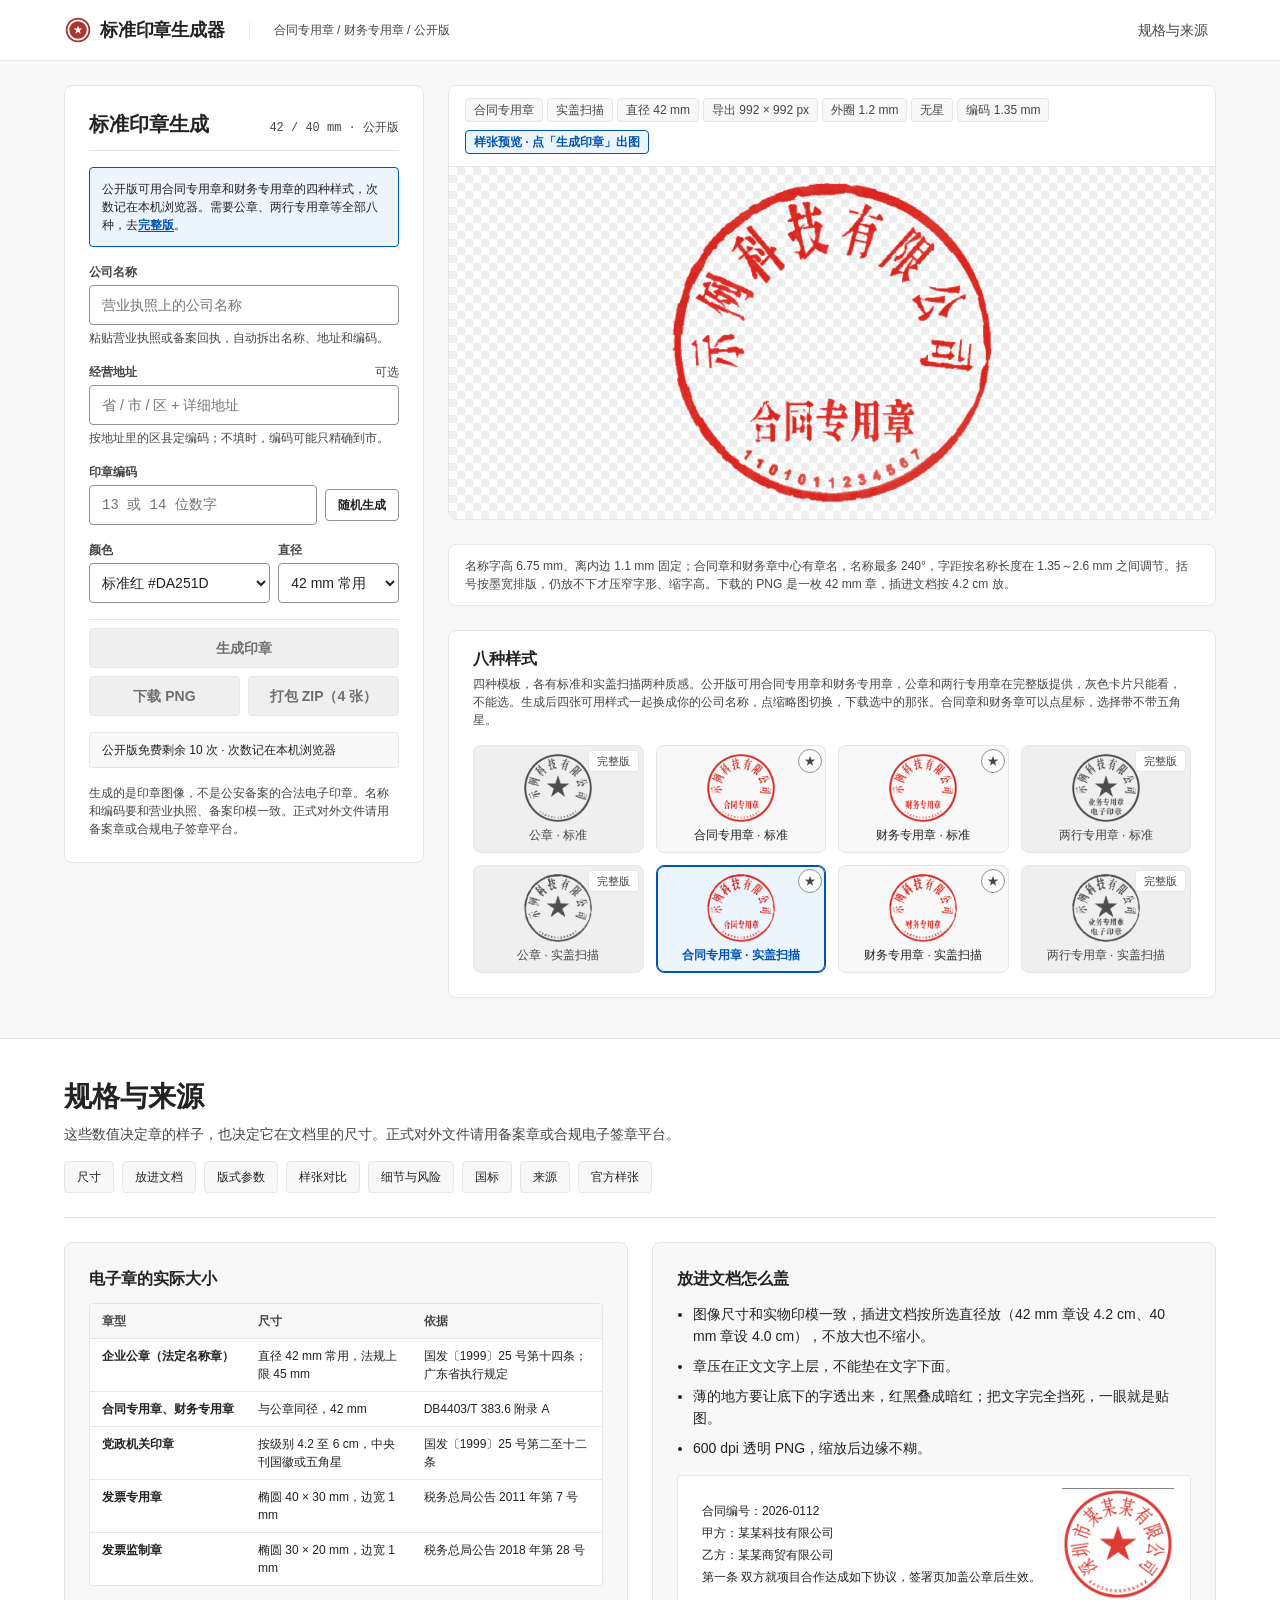
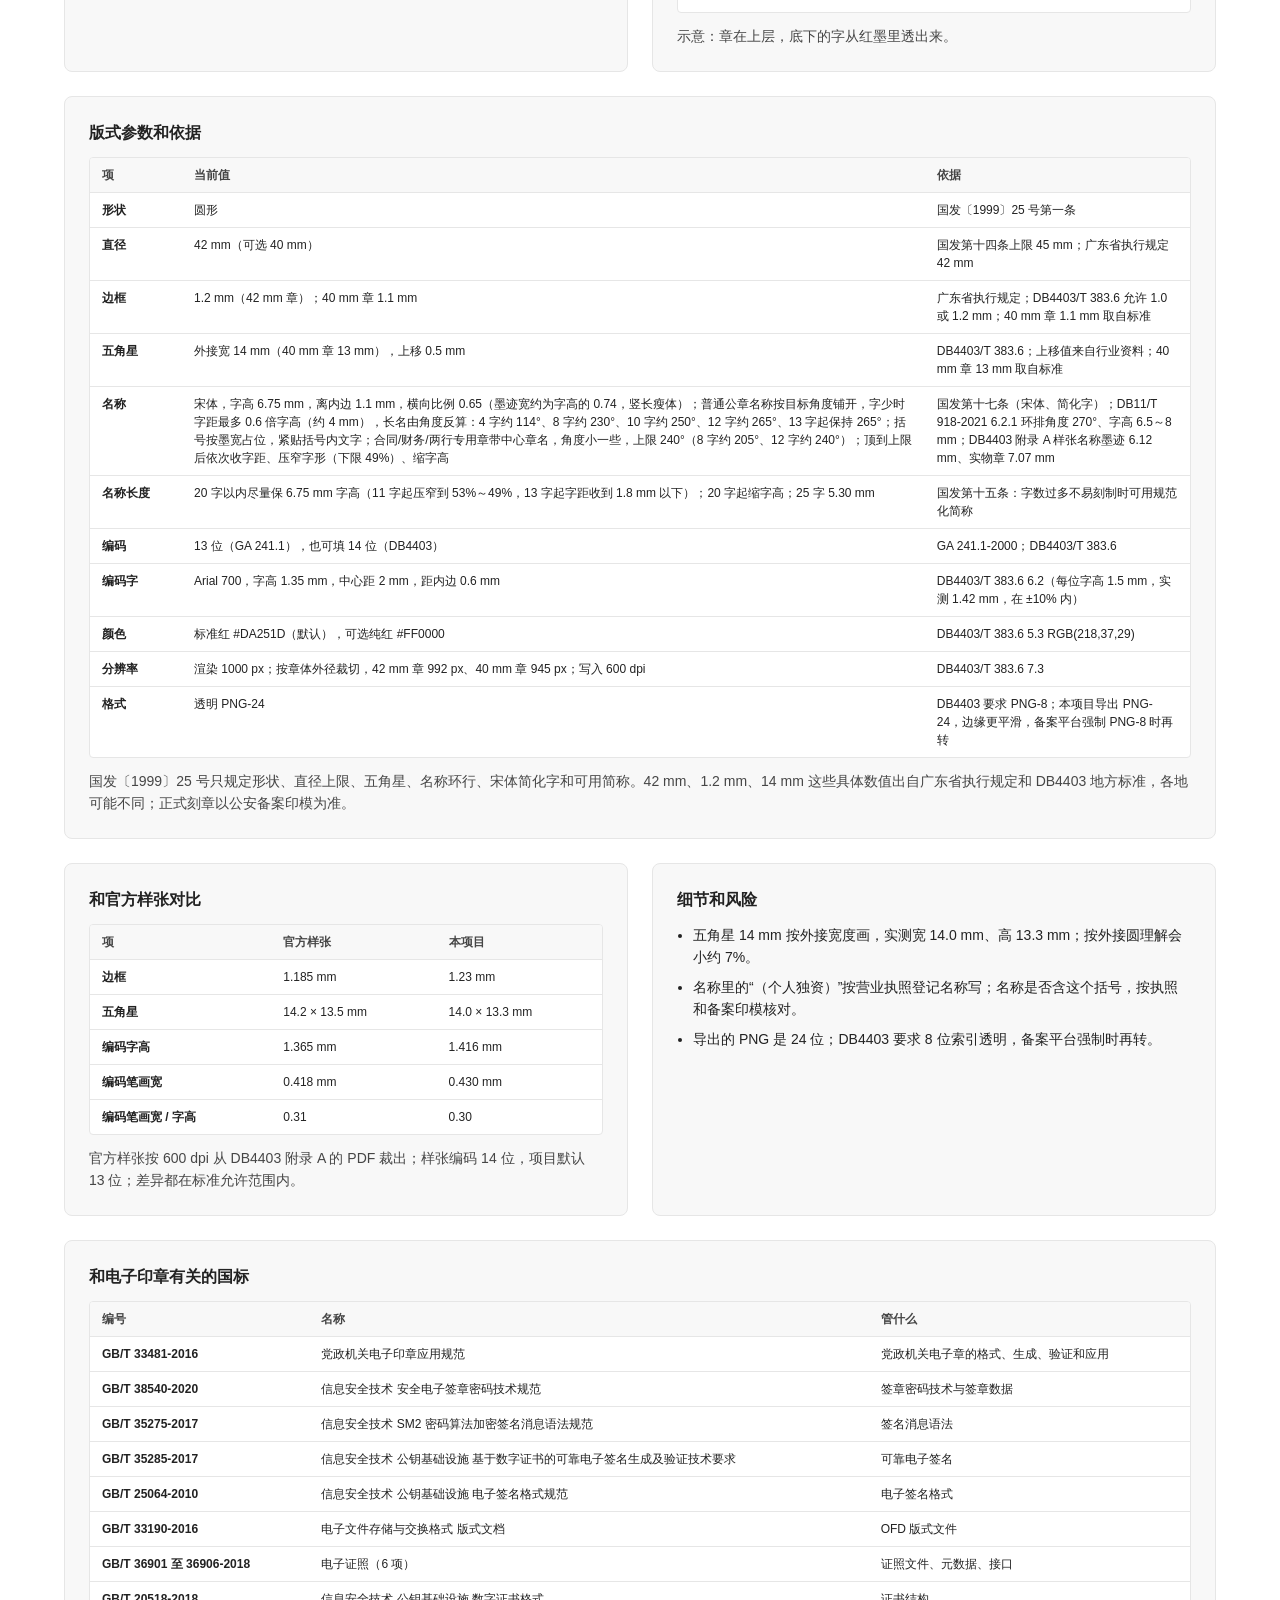
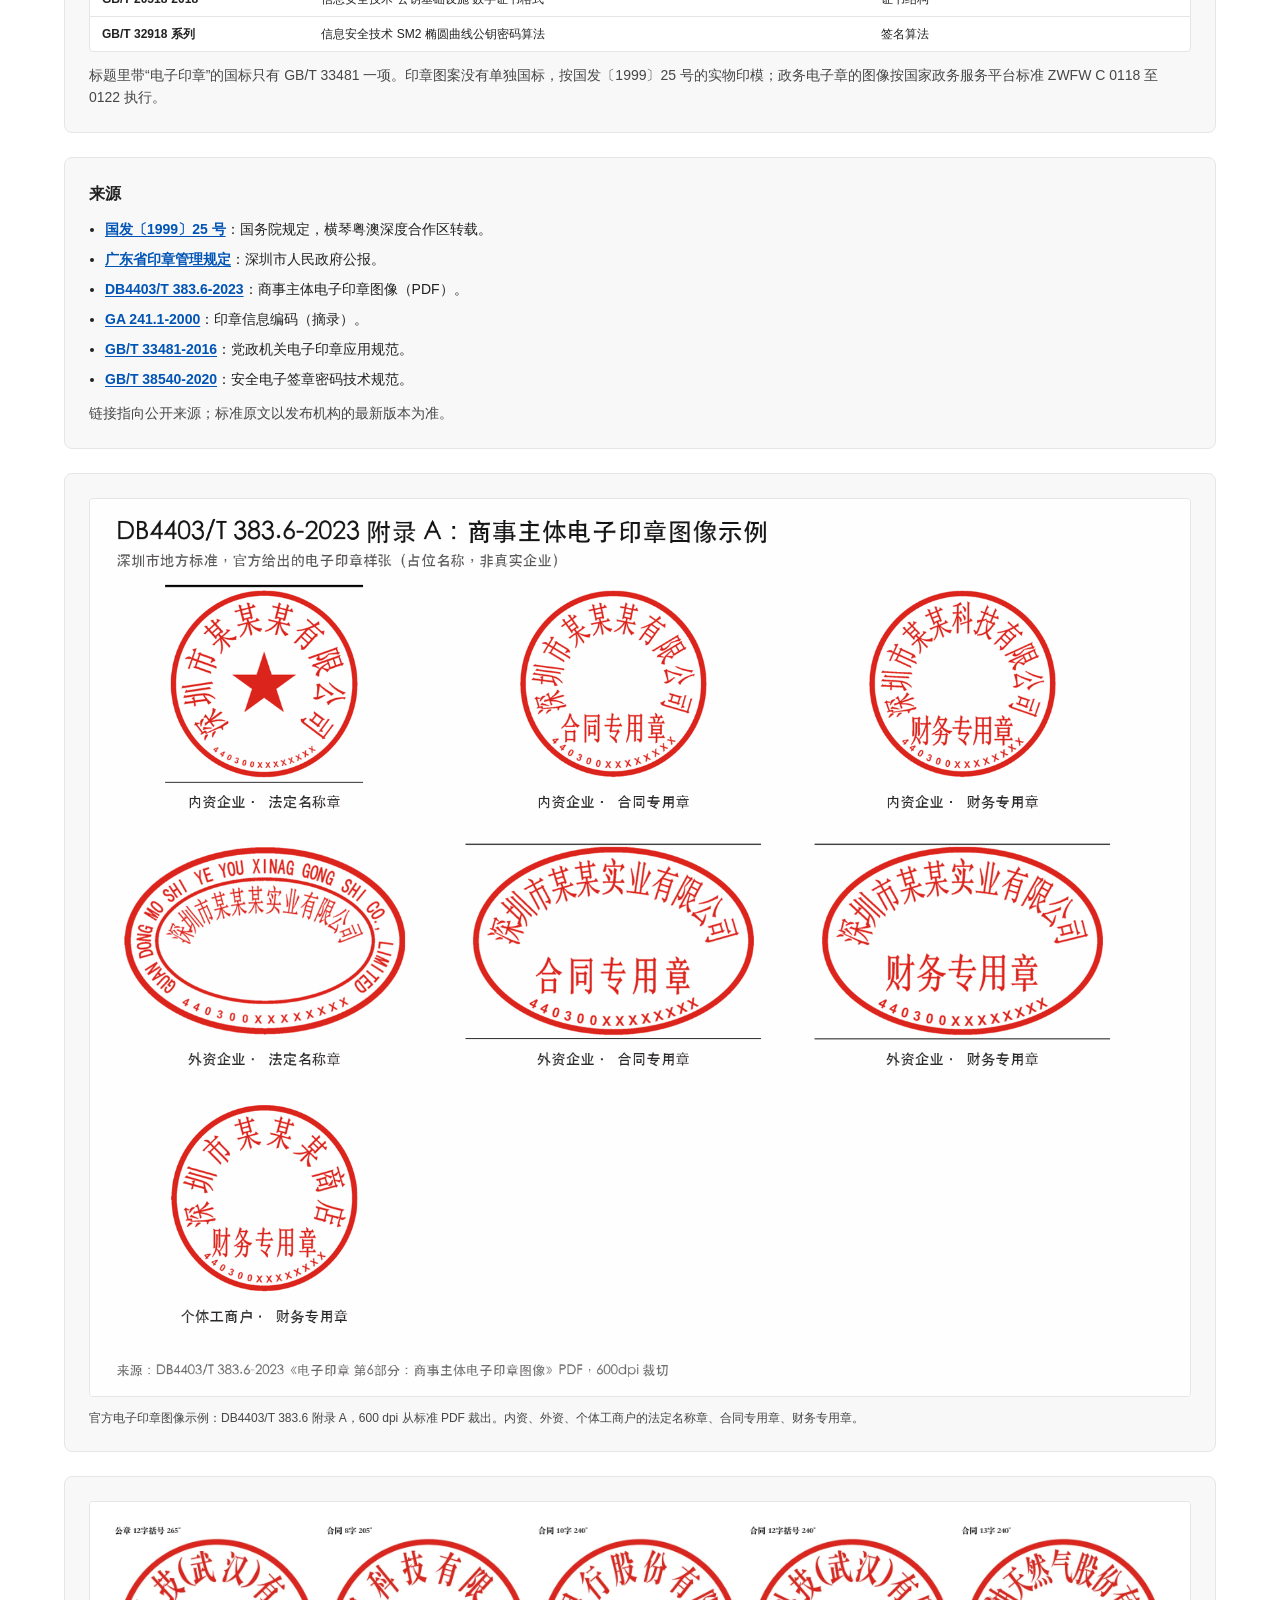
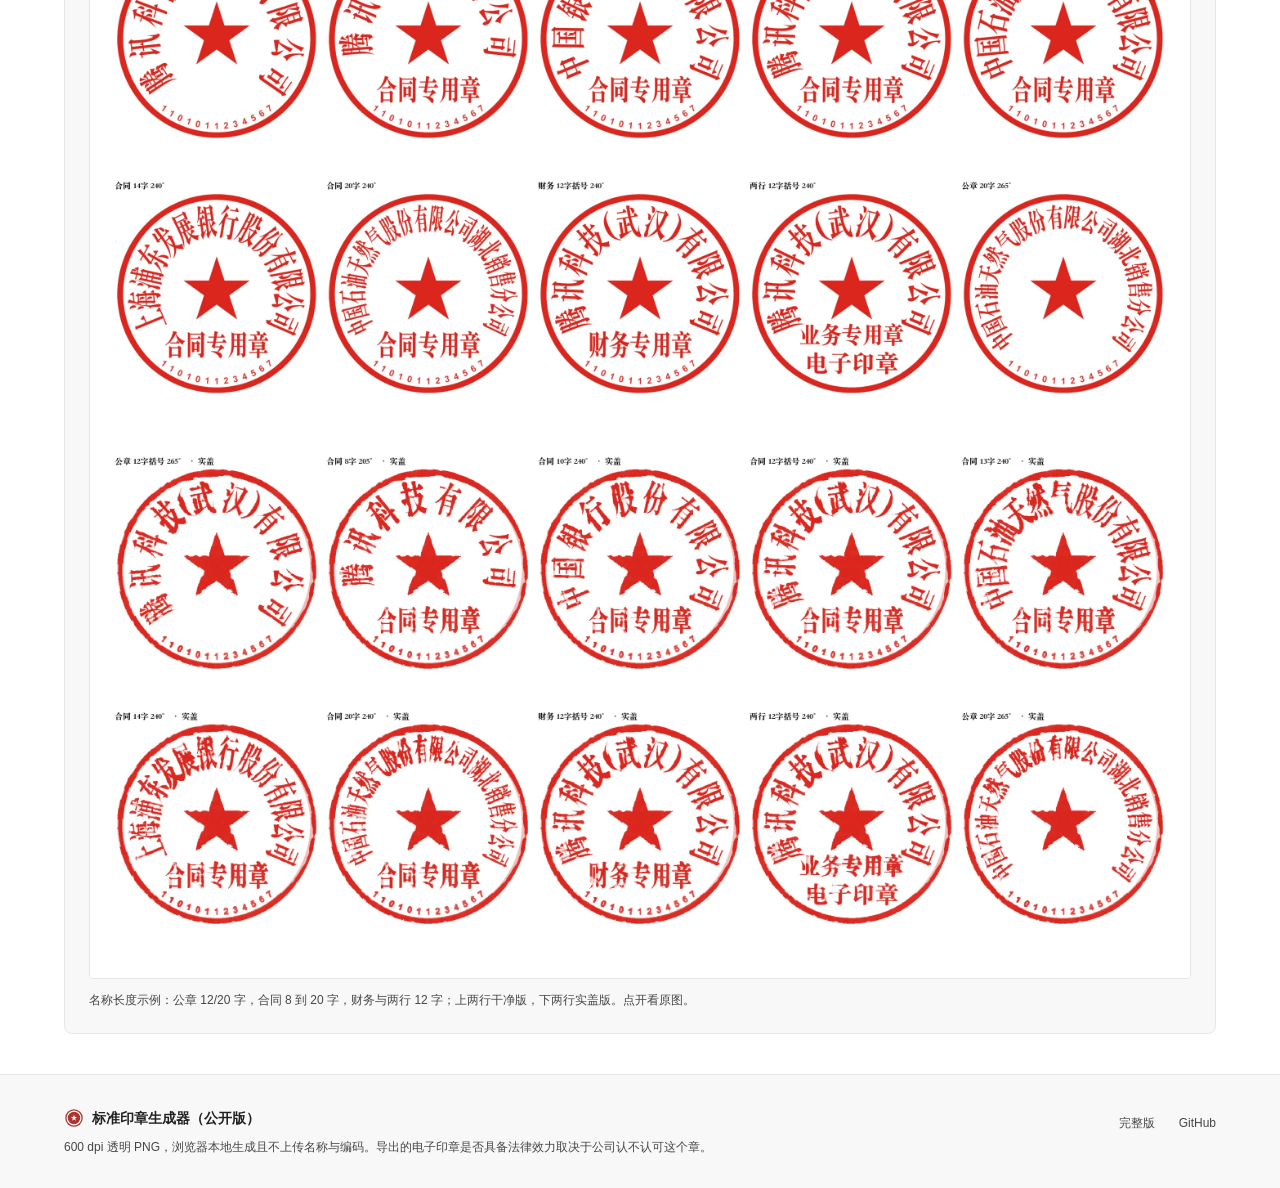
==== index.html @ afa70e5f "样式选择同步更新上方大图预览并优化页脚说明文案" ====
<!DOCTYPE html>
<html lang="zh-CN">
<head>
<meta charset="UTF-8">
<meta name="viewport" content="width=device-width, initial-scale=1">
<meta name="color-scheme" content="light">
<meta name="frame" content="nav=N9-standalone; footer=Ft4; base=#f8f8f8">
<title>印章生成器（公开版） · 合同章与财务章 PNG</title>
<meta name="description" content="免费在线生成合同专用章、财务专用章图像，42 mm 或 40 mm，600 dpi 透明 PNG。公开版可用 4 种样式，全部在浏览器本地完成。">
<link rel="icon" href="./favicon.ico?v=2" sizes="32x32">
<link rel="icon" href="./favicon.svg?v=2" type="image/svg+xml">
<link rel="apple-touch-icon" href="./apple-touch-icon.png?v=2">
<link rel="stylesheet" href="./styles.css?v=302">
</head>
<body>
<a class="skip" href="#workbench">跳到印章生成</a>

<header class="hd">
  <div class="hd-in">
    <div class="hd-left">
      <a class="brand" href="#workbench">
        <img class="brand-mark" src="./favicon.svg" width="28" height="28" alt="">
        <span class="brand-name">标准印章生成器</span>
      </a>
      <span class="brand-sep" aria-hidden="true"></span>
      <span class="brand-sub">合同专用章 / 财务专用章 / 公开版</span>
    </div>
    <div class="hd-right">
      <a class="hd-anchor" href="#reference">规格与来源</a>
    </div>
  </div>
</header>

<main id="workbench" class="shell main-shell" tabindex="-1">
  <section class="workbench" aria-labelledby="workbench-title">
    <form class="controls" id="sealForm" autocomplete="off">
      <div class="panel-head">
        <h1 id="workbench-title">标准印章生成</h1>
        <span class="panel-spec">42 / 40 mm · 公开版</span>
      </div>

      <p class="lite-banner">公开版可用合同专用章和财务专用章的四种样式，次数记在本机浏览器。需要公章、两行专用章等全部八种，去<a href="https://hey-yx.com/ohmystamp/1/" target="_blank" rel="noopener">完整版</a>。</p>

      <div class="field">
        <label for="name">公司名称</label>
        <input id="name" type="text" placeholder="营业执照上的公司名称" autocomplete="off" aria-describedby="namePasteHint nameHint">
        <p class="hint" id="namePasteHint">粘贴营业执照或备案回执，自动拆出名称、地址和编码。</p>
        <p class="hint" id="nameHint" hidden></p>
      </div>

      <div class="field">
        <label for="address">经营地址 <span class="label-note">可选</span></label>
        <input id="address" type="text" placeholder="省 / 市 / 区 + 详细地址" autocomplete="off" aria-describedby="addressHint">
        <p class="hint" id="addressHint">按地址里的区县定编码；不填时，编码可能只精确到市。</p>
      </div>

      <div class="field">
        <label for="code">印章编码</label>
        <div class="code-row">
          <input id="code" type="text" placeholder="13 或 14 位数字" inputmode="numeric" maxlength="14" autocomplete="off" aria-describedby="codeHint codeAutoNote">
          <button id="regenCode" type="button" class="btn-small" title="按公司名里的行政区划重新拼一个占位号">随机生成</button>
        </div>
        <p class="hint" id="codeHint" role="status" aria-live="polite" hidden></p>
        <p class="hint warn" id="codeAutoNote" hidden></p>
      </div>

      <div class="field" id="twoLineWrap" hidden>
        <label for="line1">星下第一行</label>
        <input id="line1" type="text" value="合同专用章" autocomplete="off">
        <label for="line2" class="label-gap">星下第二行</label>
        <input id="line2" type="text" value="" autocomplete="off">
      </div>

      <div class="field-row">
        <div class="field">
          <label for="color">颜色</label>
          <select id="color" title="标准红取 DB4403/T 383.6-2023 5.3 的印模色 RGB 218,37,29">
            <option value="#DA251D" selected>标准红 #DA251D</option>
            <option value="#FF0000">纯红 #FF0000</option>
          </select>
        </div>
        <div class="field">
          <label for="diameter">直径</label>
          <select id="diameter">
            <option value="42" selected>42 mm 常用</option>
            <option value="40">40 mm 略小</option>
          </select>
        </div>
      </div>

      <div class="actions">
        <button id="generate" type="button" class="btn-primary">生成印章</button>
        <div class="actions-row actions-row--equal">
          <button id="download" type="button" class="btn-secondary" disabled>下载 PNG</button>
          <button id="downloadAll" type="button" class="btn-secondary" disabled title="公开版只打包合同/财务四种样式，共 4 张，扣 4 次">打包 ZIP（4 张）</button>
        </div>
      </div>
      <p class="billing" id="billing" aria-live="polite">公开版免费剩余 10 次</p>
      <p class="legal">生成的是印章图像，不是公安备案的合法电子印章。名称和编码要和营业执照、备案印模一致。正式对外文件请用备案章或合规电子签章平台。</p>
    </form>

    <section class="stage" aria-labelledby="preview-title">
      <h2 id="preview-title" class="sr-only">印章预览</h2>
      <figure class="preview-figure">
        <div class="preview-bar">
          <figcaption id="meta" class="stage-meta"></figcaption>
          <span class="preview-sample-tag" id="previewSampleTag">样张预览 · 点「生成印章」出图</span>
          <span class="preview-stale" id="previewStale" hidden>参数已改，点「生成印章」重新出图</span>
        </div>
        <div class="preview-canvas-wrap">
          <canvas id="preview" width="720" height="720" aria-hidden="true"></canvas>
          <div class="preview-empty" id="previewEmpty">
            <p class="preview-empty-title">点「生成印章」，四种可用样式一起出图</p>
            <p class="preview-empty-note">生成一次消耗 1 次。点缩略图切换，下载选中的那张。</p>
          </div>
        </div>
      </figure>

      <p class="note" id="sizeNote"></p>

      <section id="styles" class="styles" aria-labelledby="styles-title">
        <div class="styles-head">
          <h2 id="styles-title">八种样式</h2>
          <p class="lead">四种模板，各有标准和实盖扫描两种质感。公开版可用合同专用章和财务专用章，公章和两行专用章在完整版提供，灰色卡片只能看，不能选。生成后四张可用样式一起换成你的公司名称，点缩略图切换，下载选中的那张。合同章和财务章可以点星标，选择带不带五角星。</p>
        </div>

        <div class="variants" id="comboGallery" role="group" aria-label="模板与质感">
          <div class="opt-slot">
            <button type="button" class="opt" data-preset="standard" data-look="clean" aria-pressed="false" aria-disabled="true" disabled title="公章 · 标准（完整版提供）">
              <img class="opt-img" src="./assets/samples/standard-clean.png?v=7" width="360" height="360" alt="" data-sample-profile="standard" data-sample-look="clean" data-src-off="./assets/samples/standard-clean.png?v=7" data-src-on="./assets/samples/standard-clean.png?v=7">
              <span class="opt-label">公章 · 标准</span>
              <span class="opt-lock">完整版</span>
            </button>
          </div>
          <div class="opt-slot">
            <button type="button" class="opt" data-preset="contract" data-look="clean" aria-pressed="false" title="合同专用章 · 标准">
              <img class="opt-img" src="./assets/samples/contract-clean.png?v=7" width="360" height="360" alt="" data-sample-profile="contract" data-sample-look="clean" data-src-off="./assets/samples/contract-clean.png?v=7" data-src-on="./assets/samples/contract-clean-star.png?v=7">
              <span class="opt-label">合同专用章 · 标准</span>
            </button>
            <button type="button" class="star-badge" data-star-for="contract" aria-pressed="false" aria-label="合同专用章 · 标准带不带五角星" title="带不带五角星">★</button>
          </div>
          <div class="opt-slot">
            <button type="button" class="opt" data-preset="finance" data-look="clean" aria-pressed="false" title="财务专用章 · 标准">
              <img class="opt-img" src="./assets/samples/finance-clean.png?v=7" width="360" height="360" alt="" data-sample-profile="finance" data-sample-look="clean" data-src-off="./assets/samples/finance-clean.png?v=7" data-src-on="./assets/samples/finance-clean-star.png?v=7">
              <span class="opt-label">财务专用章 · 标准</span>
            </button>
            <button type="button" class="star-badge" data-star-for="finance" aria-pressed="false" aria-label="财务专用章 · 标准带不带五角星" title="带不带五角星">★</button>
          </div>
          <div class="opt-slot">
            <button type="button" class="opt" data-preset="twoline" data-look="clean" aria-pressed="false" aria-disabled="true" disabled title="两行专用章 · 标准（完整版提供）">
              <img class="opt-img" src="./assets/samples/twoline-clean.png?v=7" width="360" height="360" alt="" data-sample-profile="twoline" data-sample-look="clean" data-src-off="./assets/samples/twoline-clean.png?v=7" data-src-on="./assets/samples/twoline-clean.png?v=7">
              <span class="opt-label">两行专用章 · 标准</span>
              <span class="opt-lock">完整版</span>
            </button>
          </div>
          <div class="opt-slot">
            <button type="button" class="opt" data-preset="standard" data-look="fresh" aria-pressed="false" aria-disabled="true" disabled title="公章 · 实盖扫描（完整版提供）">
              <img class="opt-img" src="./assets/samples/standard-fresh.png?v=7" width="360" height="360" alt="" data-sample-profile="standard" data-sample-look="fresh" data-src-off="./assets/samples/standard-fresh.png?v=7" data-src-on="./assets/samples/standard-fresh.png?v=7">
              <span class="opt-label">公章 · 实盖扫描</span>
              <span class="opt-lock">完整版</span>
            </button>
          </div>
          <div class="opt-slot">
            <button type="button" class="opt is-on" data-preset="contract" data-look="fresh" aria-pressed="true" title="合同专用章 · 实盖扫描">
              <img class="opt-img" src="./assets/samples/contract-fresh.png?v=7" width="360" height="360" alt="" data-sample-profile="contract" data-sample-look="fresh" data-src-off="./assets/samples/contract-fresh.png?v=7" data-src-on="./assets/samples/contract-fresh-star.png?v=7">
              <span class="opt-label">合同专用章 · 实盖扫描</span>
            </button>
            <button type="button" class="star-badge" data-star-for="contract" aria-pressed="false" aria-label="合同专用章 · 实盖扫描带不带五角星" title="带不带五角星">★</button>
          </div>
          <div class="opt-slot">
            <button type="button" class="opt" data-preset="finance" data-look="fresh" aria-pressed="false" title="财务专用章 · 实盖扫描">
              <img class="opt-img" src="./assets/samples/finance-fresh.png?v=7" width="360" height="360" alt="" data-sample-profile="finance" data-sample-look="fresh" data-src-off="./assets/samples/finance-fresh.png?v=7" data-src-on="./assets/samples/finance-fresh-star.png?v=7">
              <span class="opt-label">财务专用章 · 实盖扫描</span>
            </button>
            <button type="button" class="star-badge" data-star-for="finance" aria-pressed="false" aria-label="财务专用章 · 实盖扫描带不带五角星" title="带不带五角星">★</button>
          </div>
          <div class="opt-slot">
            <button type="button" class="opt" data-preset="twoline" data-look="fresh" aria-pressed="false" aria-disabled="true" disabled title="两行专用章 · 实盖扫描（完整版提供）">
              <img class="opt-img" src="./assets/samples/twoline-fresh.png?v=7" width="360" height="360" alt="" data-sample-profile="twoline" data-sample-look="fresh" data-src-off="./assets/samples/twoline-fresh.png?v=7" data-src-on="./assets/samples/twoline-fresh.png?v=7">
              <span class="opt-label">两行专用章 · 实盖扫描</span>
              <span class="opt-lock">完整版</span>
            </button>
          </div>

          <input type="hidden" id="preset" value="contract">
          <input type="hidden" id="look" value="fresh">
        </div>
      </section>
    </section>
  </section>
</main>

<section id="reference" class="reference" aria-labelledby="ref-title">
  <div class="reference-inner">
    <div class="reference-head">
      <h2 id="ref-title">规格与来源</h2>
      <p class="lead">这些数值决定章的样子，也决定它在文档里的尺寸。正式对外文件请用备案章或合规电子签章平台。</p>
      <nav class="ref-toc" aria-label="规格目录">
        <a href="#sizes">尺寸</a>
        <a href="#place">放进文档</a>
        <a href="#specs">版式参数</a>
        <a href="#compare">样张对比</a>
        <a href="#risks">细节与风险</a>
        <a href="#standards">国标</a>
        <a href="#sources">来源</a>
        <a href="#samples">官方样张</a>
      </nav>
    </div>

    <div class="ref-grid">
      <article class="ref-block" id="sizes">
        <h3 id="sizes-title">电子章的实际大小</h3>
        <div class="table-wrap" role="region" aria-labelledby="sizes-title" tabindex="0">
          <table class="spec-table table-narrow">
            <thead><tr><th scope="col">章型</th><th scope="col">尺寸</th><th scope="col">依据</th></tr></thead>
            <tbody>
              <tr><td>企业公章（法定名称章）</td><td>直径 42 mm 常用，法规上限 45 mm</td><td>国发〔1999〕25 号第十四条；广东省执行规定</td></tr>
              <tr><td>合同专用章、财务专用章</td><td>与公章同径，42 mm</td><td>DB4403/T 383.6 附录 A</td></tr>
              <tr><td>党政机关印章</td><td>按级别 4.2 至 6 cm，中央刊国徽或五角星</td><td>国发〔1999〕25 号第二至十二条</td></tr>
              <tr><td>发票专用章</td><td>椭圆 40 × 30 mm，边宽 1 mm</td><td>税务总局公告 2011 年第 7 号</td></tr>
              <tr><td>发票监制章</td><td>椭圆 30 × 20 mm，边宽 1 mm</td><td>税务总局公告 2018 年第 28 号</td></tr>
            </tbody>
          </table>
        </div>
      </article>

      <article class="ref-block" id="place">
        <h3 id="place-title">放进文档怎么盖</h3>
        <ul class="bullet-list">
          <li>图像尺寸和实物印模一致，插进文档按所选直径放（42 mm 章设 4.2 cm、40 mm 章设 4.0 cm），不放大也不缩小。</li>
          <li>章压在正文文字上层，不能垫在文字下面。</li>
          <li>薄的地方要让底下的字透出来，红黑叠成暗红；把文字完全挡死，一眼就是贴图。</li>
          <li>600 dpi 透明 PNG，缩放后边缘不糊。</li>
        </ul>
        <div class="doc-demo">
          <p class="doc-text">合同编号：2026-0112<br>甲方：某某科技有限公司<br>乙方：某某商贸有限公司<br>第一条 双方就项目合作达成如下协议，签署页加盖公章后生效。</p>
          <img class="doc-seal" src="docs/assets/官方样张-内资法定名称章.png" width="1043" height="1043" alt="印章压在文字上层的示意">
        </div>
        <p class="ref-cap">示意：章在上层，底下的字从红墨里透出来。</p>
      </article>

      <article class="ref-block wide" id="specs">
        <h3 id="specs-title">版式参数和依据</h3>
        <div class="table-wrap" role="region" aria-labelledby="specs-title" tabindex="0">
          <table class="spec-table table-wide">
            <thead><tr><th scope="col">项</th><th scope="col">当前值</th><th scope="col">依据</th></tr></thead>
            <tbody>
              <tr><td>形状</td><td>圆形</td><td>国发〔1999〕25 号第一条</td></tr>
              <tr><td>直径</td><td>42 mm（可选 40 mm）</td><td>国发第十四条上限 45 mm；广东省执行规定 42 mm</td></tr>
              <tr><td>边框</td><td>1.2 mm（42 mm 章）；40 mm 章 1.1 mm</td><td>广东省执行规定；DB4403/T 383.6 允许 1.0 或 1.2 mm；40 mm 章 1.1 mm 取自标准</td></tr>
              <tr><td>五角星</td><td>外接宽 14 mm（40 mm 章 13 mm），上移 0.5 mm</td><td>DB4403/T 383.6；上移值来自行业资料；40 mm 章 13 mm 取自标准</td></tr>
              <tr><td>名称</td><td>宋体，字高 6.75 mm，离内边 1.1 mm，横向比例 0.65（墨迹宽约为字高的 0.74，竖长瘦体）；普通公章名称按目标角度铺开，字少时字距最多 0.6 倍字高（约 4 mm），长名由角度反算：4 字约 114°、8 字约 230°、10 字约 250°、12 字约 265°、13 字起保持 265°；括号按墨宽占位，紧贴括号内文字；合同/财务/两行专用章带中心章名，角度小一些，上限 240°（8 字约 205°、12 字约 240°）；顶到上限后依次收字距、压窄字形（下限 49%）、缩字高</td><td>国发第十七条（宋体、简化字）；DB11/T 918-2021 6.2.1 环排角度 270°、字高 6.5～8 mm；DB4403 附录 A 样张名称墨迹 6.12 mm、实物章 7.07 mm</td></tr>
              <tr><td>名称长度</td><td>20 字以内尽量保 6.75 mm 字高（11 字起压窄到 53%～49%，13 字起字距收到 1.8 mm 以下）；20 字起缩字高；25 字 5.30 mm</td><td>国发第十五条：字数过多不易刻制时可用规范化简称</td></tr>
              <tr><td>编码</td><td>13 位（GA 241.1），也可填 14 位（DB4403）</td><td>GA 241.1-2000；DB4403/T 383.6</td></tr>
              <tr><td>编码字</td><td>Arial 700，字高 1.35 mm，中心距 2 mm，距内边 0.6 mm</td><td>DB4403/T 383.6 6.2（每位字高 1.5 mm，实测 1.42 mm，在 ±10% 内）</td></tr>
              <tr><td>颜色</td><td>标准红 #DA251D（默认），可选纯红 #FF0000</td><td>DB4403/T 383.6 5.3 RGB(218,37,29)</td></tr>
              <tr><td>分辨率</td><td>渲染 1000 px；按章体外径裁切，42 mm 章 992 px、40 mm 章 945 px；写入 600 dpi</td><td>DB4403/T 383.6 7.3</td></tr>
              <tr><td>格式</td><td>透明 PNG-24</td><td>DB4403 要求 PNG-8；本项目导出 PNG-24，边缘更平滑，备案平台强制 PNG-8 时再转</td></tr>
            </tbody>
          </table>
        </div>
        <p class="ref-note">国发〔1999〕25 号只规定形状、直径上限、五角星、名称环行、宋体简化字和可用简称。42 mm、1.2 mm、14 mm 这些具体数值出自广东省执行规定和 DB4403 地方标准，各地可能不同；正式刻章以公安备案印模为准。</p>
      </article>

      <article class="ref-block" id="compare">
        <h3 id="compare-title">和官方样张对比</h3>
        <div class="table-wrap" role="region" aria-labelledby="compare-title" tabindex="0">
          <table class="spec-table table-narrow">
            <thead><tr><th scope="col">项</th><th scope="col">官方样张</th><th scope="col">本项目</th></tr></thead>
            <tbody>
              <tr><td>边框</td><td>1.185 mm</td><td>1.23 mm</td></tr>
              <tr><td>五角星</td><td>14.2 × 13.5 mm</td><td>14.0 × 13.3 mm</td></tr>
              <tr><td>编码字高</td><td>1.365 mm</td><td>1.416 mm</td></tr>
              <tr><td>编码笔画宽</td><td>0.418 mm</td><td>0.430 mm</td></tr>
              <tr><td>编码笔画宽 / 字高</td><td>0.31</td><td>0.30</td></tr>
            </tbody>
          </table>
        </div>
        <p class="ref-note">官方样张按 600 dpi 从 DB4403 附录 A 的 PDF 裁出；样张编码 14 位，项目默认 13 位；差异都在标准允许范围内。</p>
      </article>

      <article class="ref-block" id="risks">
        <h3>细节和风险</h3>
        <ul class="bullet-list">
          <li>五角星 14 mm 按外接宽度画，实测宽 14.0 mm、高 13.3 mm；按外接圆理解会小约 7%。</li>
          <li>名称里的“（个人独资）”按营业执照登记名称写；名称是否含这个括号，按执照和备案印模核对。</li>
          <li>导出的 PNG 是 24 位；DB4403 要求 8 位索引透明，备案平台强制时再转。</li>
        </ul>
      </article>

      <article class="ref-block wide" id="standards">
        <h3 id="standards-title">和电子印章有关的国标</h3>
        <div class="table-wrap" role="region" aria-labelledby="standards-title" tabindex="0">
          <table class="spec-table table-wide">
            <thead><tr><th scope="col">编号</th><th scope="col">名称</th><th scope="col">管什么</th></tr></thead>
            <tbody>
              <tr><td>GB/T 33481-2016</td><td>党政机关电子印章应用规范</td><td>党政机关电子章的格式、生成、验证和应用</td></tr>
              <tr><td>GB/T 38540-2020</td><td>信息安全技术 安全电子签章密码技术规范</td><td>签章密码技术与签章数据</td></tr>
              <tr><td>GB/T 35275-2017</td><td>信息安全技术 SM2 密码算法加密签名消息语法规范</td><td>签名消息语法</td></tr>
              <tr><td>GB/T 35285-2017</td><td>信息安全技术 公钥基础设施 基于数字证书的可靠电子签名生成及验证技术要求</td><td>可靠电子签名</td></tr>
              <tr><td>GB/T 25064-2010</td><td>信息安全技术 公钥基础设施 电子签名格式规范</td><td>电子签名格式</td></tr>
              <tr><td>GB/T 33190-2016</td><td>电子文件存储与交换格式 版式文档</td><td>OFD 版式文件</td></tr>
              <tr><td>GB/T 36901 至 36906-2018</td><td>电子证照（6 项）</td><td>证照文件、元数据、接口</td></tr>
              <tr><td>GB/T 20518-2018</td><td>信息安全技术 公钥基础设施 数字证书格式</td><td>证书结构</td></tr>
              <tr><td>GB/T 32918 系列</td><td>信息安全技术 SM2 椭圆曲线公钥密码算法</td><td>签名算法</td></tr>
            </tbody>
          </table>
        </div>
        <p class="ref-note">标题里带“电子印章”的国标只有 GB/T 33481 一项。印章图案没有单独国标，按国发〔1999〕25 号的实物印模；政务电子章的图像按国家政务服务平台标准 ZWFW C 0118 至 0122 执行。</p>
      </article>

      <article class="ref-block wide" id="sources">
        <h3>来源</h3>
        <ul class="source-list">
          <li><a href="https://www.hengqin.gov.cn/lab/flfg/xzfg/content/post_3515487.html" target="_blank" rel="noopener noreferrer">国发〔1999〕25 号</a>：国务院规定，横琴粤澳深度合作区转载。</li>
          <li><a href="https://www.sz.gov.cn/zfgb/2000/gb187/content/post_10093253.html" target="_blank" rel="noopener noreferrer">广东省印章管理规定</a>：深圳市人民政府公报。</li>
          <li><a href="https://amr.sz.gov.cn/attachment/1/1374/1374946/9772236.pdf" target="_blank" rel="noopener noreferrer">DB4403/T 383.6-2023</a>：商事主体电子印章图像（PDF）。</li>
          <li><a href="http://www.hzhhkj.cn/news/76.html" target="_blank" rel="noopener noreferrer">GA 241.1-2000</a>：印章信息编码（摘录）。</li>
          <li><a href="https://openstd.samr.gov.cn/bzgk/std/newGbInfo?hcno=375141AED78EB88C73461AFAAE4F746E" target="_blank" rel="noopener noreferrer">GB/T 33481-2016</a>：党政机关电子印章应用规范。</li>
          <li><a href="https://openstd.samr.gov.cn/bzgk/std/newGbInfo?hcno=EBF1360C272E40E7A8B9B32ED0724AB1" target="_blank" rel="noopener noreferrer">GB/T 38540-2020</a>：安全电子签章密码技术规范。</li>
        </ul>
        <p class="ref-note">链接指向公开来源；标准原文以发布机构的最新版本为准。</p>
      </article>

      <figure class="ref-figure wide" id="samples">
        <img src="docs/assets/官方电子印章案例-DB4403附录A.png" width="1667" height="1360" alt="DB4403 附录 A 官方电子印章图像示例" loading="lazy">
        <figcaption>官方电子印章图像示例：DB4403/T 383.6 附录 A，600 dpi 从标准 PDF 裁出。内资、外资、个体工商户的法定名称章、合同专用章、财务专用章。</figcaption>
      </figure>
      <figure class="ref-figure wide" id="name-lengths">
        <a href="assets/name-lengths.webp" target="_blank" rel="noopener">
          <img src="assets/name-lengths.webp" width="2692" height="2632" alt="普通公章、合同专用章、财务专用章、两行专用章的名称长度与干净版、实盖版示例" loading="lazy" decoding="async">
        </a>
        <figcaption>名称长度示例：公章 12/20 字，合同 8 到 20 字，财务与两行 12 字；上两行干净版，下两行实盖版。点开看原图。</figcaption>
      </figure>
    </div>
  </div>
</section>

<footer class="site-foot">
  <div class="foot-inner">
    <div>
      <p class="foot-brand"><img src="./favicon.svg" width="20" height="20" alt="">标准印章生成器（公开版）</p>
      <p class="foot-note">600 dpi 透明 PNG，浏览器本地生成且不上传名称与编码。导出的电子印章是否具备法律效力取决于公司认不认可这个章。</p>
    </div>
    <nav class="foot-links" aria-label="相关链接">
      <a href="https://hey-yx.com/ohmystamp/1/" target="_blank" rel="noopener noreferrer">完整版</a>
      <a href="https://github.com/hey-yx/seal-maker-public" target="_blank" rel="noopener noreferrer">GitHub</a>
    </nav>
  </div>
</footer>

<script src="./data/divisions.js?v=1"></script>
<script src="./seal-meta.js?v=10"></script>
<script src="./seal.js?v=9"></script>
<script src="./zip.js?v=1"></script>
<script src="./app.js?v=16"></script>
</body>
</html>
---- styles.css ----
/* Hallmark · macrostructure: Workbench (Inspector + Artboard) · theme: Adobe Spectrum (UISpecs project-spectrum) */
:root {
/* design-tokens:start · 由 design/tokens.json 生成，勿手改；核对：node scripts/sync-tokens.mjs --check */
  --font-sans: -apple-system, BlinkMacSystemFont, "Segoe UI", "Hiragino Sans GB", "Microsoft YaHei UI", "Microsoft YaHei", "Source Han Sans CN", sans-serif; /* Spectrum 字体栈适配中文系统字体，零外部请求 */
  --font-mono: ui-monospace, SFMono-Regular, Menlo, Monaco, Consolas, monospace; /* 印章编码、像素尺寸与标准号等宽字体 */
  --s-bg: #F8F8F8; /* --spectrum-alias-background-color-default 工作台画布底色 */
  --s-paper: #FFFFFF; /* Static White，画板、卡片与顶部工具栏纸面 */
  --s-surface-2: #EFEFEF; /* 派生次级灰面，用于透明棋盘格暗格与嵌入式参数槽 */
  --s-ink: #222222; /* --spectrum-alias-text-color 正文墨色 */
  --s-heading: #222222; /* --spectrum-alias-text-color 标题与正文统一深墨（白底对比度 15.9:1） */
  --s-label: #464646; /* --spectrum-alias-label-text-color 标签与次要说明（白底对比度 9.74:1） */
  --s-disabled: #6E6E6E; /* 禁用控件文字（灰底 #EFEFEF 上对比度 ≥ 4.5:1） */
  --s-border: #909090; /* --spectrum-alias-border-color 控件边界（对比度 ≥ 3:1） */
  --s-border-light: #E6E6E6; /* --spectrum-alias-border-color-light 结构发丝线与画板描边 */
  --s-focus: #147AF3; /* --spectrum-alias-border-color-focus 键盘焦点环 */
  --s-accent: #0054B6; /* --spectrum-alias-text-color-selected 主操作与选中态强调色 */
  --s-accent-hover: #003E88; /* 派生主色悬停/按下深阶 */
  --s-accent-soft: rgba(20, 122, 243, 0.08); /* 派生选中与拖入浅蓝底 */
  --s-on-accent: #FFFFFF; /* 主色实填上的静态白字 */
  --s-danger: #D31510; /* --spectrum-red-900 错误警示（白底对比度 5.39:1） */
  --s-danger-soft: rgba(211, 21, 16, 0.08); /* 派生错误浅底 */
  --s-success: #007A4D; /* --spectrum-green-900 正确与完成态（白底对比度 5.36:1） */
  --s-success-soft: rgba(0, 122, 77, 0.09); /* 派生正确浅底 */
  --s-backdrop: rgba(0, 0, 0, 0.45); /* 弹窗遮罩全站统一档 */
  --s-scrim: rgba(255, 255, 255, 0.92); /* 画布空态与处理中浅白浮层 */
  --text-xs: 12px; /* --spectrum-global-dimension-font-size-75 元数据与辅助说明 */
  --lh-xs: 18px; /* 1.5 倍行高 */
  --text-sm: 14px; /* --spectrum-global-dimension-font-size-100 正文与控件 */
  --lh-sm: 22px; /* 中文正文舒适行高（约 1.57） */
  --text-md: 16px; /* --spectrum-global-dimension-font-size-200 小标题与导语 */
  --lh-md: 24px; /* 1.5 倍行高 */
  --text-lg: 20px; /* --spectrum-global-dimension-font-size-400 区块与工具标题 */
  --lh-lg: 28px; /* 标题紧凑行高 */
  --text-xl: 28px; /* --spectrum-global-dimension-font-size-700 区块大标题 */
  --lh-xl: 36px; /* 标题 1.3 倍行高取整 */
  --text-2xl: 36px; /* --spectrum-global-dimension-font-size-900 入口页主标题 */
  --lh-2xl: 44px; /* 主标题紧凑行高 */
  --sp-1: 4px;
  --sp-2: 8px;
  --sp-3: 12px; /* Spectrum 间距图例 12px 档 */
  --sp-4: 16px;
  --sp-5: 24px;
  --sp-6: 32px;
  --sp-7: 40px;
  --sp-8: 48px;
  --sp-9: 64px;
  --r-xs: 2px;
  --r-sm: 4px;
  --r-md: 8px;
  --r-lg: 16px;
  --ctrl-sm: 32px; /* --spectrum-alias-single-line-height 紧凑控件高 */
  --ctrl-md: 40px; /* 主表单输入与主操作按钮高 */
  --tap-min: 44px; /* 触控目标下限 */
  --hairline: 1px;
  --focus-w: 2px;
  --focus-o: 2px;
  --dur-fast: 130ms;
  --dur-base: 190ms;
  --dur-mod: 250ms;
  --ease-out: cubic-bezier(0, 0, 0.4, 1);
  --ease-in-out: cubic-bezier(0.45, 0, 0.4, 1);
  --shell: 1200px; /* 全站统一工作台容器上限 */
/* design-tokens:end */

  /* 页面局部量 */
  --rail-w: 360px;
  --canvas-max: 320px;
}

*, *::before, *::after { box-sizing: border-box; }
[hidden] { display: none !important; }
html, body { overflow-x: clip; }
html { scroll-behavior: smooth; }
body {
  margin: 0;
  background: var(--s-bg);
  color: var(--s-ink);
  font: 400 var(--text-sm)/var(--lh-sm) var(--font-sans);
  font-variant-numeric: tabular-nums;
  -webkit-font-smoothing: antialiased;
}

h1, h2, h3 { text-wrap: balance; }
h1, h2, h3, p, ul { margin: 0; }
ul { padding: 0; list-style: none; }
a { color: inherit; }
button, input, select { font: inherit; color: inherit; }
button { cursor: pointer; }
img, svg { display: block; max-width: 100%; }

:focus-visible {
  outline: var(--focus-w) solid var(--s-focus);
  outline-offset: var(--focus-o);
  border-radius: var(--r-sm);
}

.sr-only {
  position: absolute;
  width: 1px;
  height: 1px;
  margin: -1px;
  padding: 0;
  overflow: hidden;
  clip-path: inset(50%);
  white-space: nowrap;
  border: 0;
}

.skip {
  position: absolute;
  left: -9999px;
  top: var(--sp-2);
  z-index: 100;
  padding: var(--sp-2) var(--sp-4);
  border-radius: var(--r-sm);
  background: var(--s-heading);
  color: var(--s-paper);
  font-weight: 700;
  text-decoration: none;
}
.skip:focus { left: var(--sp-4); }

/* 顶栏：Spectrum 统一套件工具栏 */
.hd {
  background: var(--s-paper);
  border-bottom: var(--hairline) solid var(--s-border-light);
}

.hd-in {
  max-width: var(--shell);
  margin: 0 auto;
  padding-inline: var(--sp-5);
  min-height: 60px;
  display: flex;
  align-items: center;
  justify-content: space-between;
  gap: var(--sp-4);
}

.hd-left {
  display: flex;
  align-items: center;
  gap: var(--sp-5);
  min-width: 0;
}

.brand {
  display: inline-flex;
  align-items: center;
  gap: var(--sp-2);
  min-height: var(--tap-min);
  text-decoration: none;
  flex: none;
}

.brand-mark { width: 28px; height: 28px; flex: none; }

.brand-name {
  font-size: 18px;
  line-height: 24px;
  font-weight: 700;
  color: var(--s-heading);
  letter-spacing: -0.01em;
}

.brand-sep {
  width: 1px;
  height: 16px;
  background: var(--s-border-light);
  flex: none;
}

.brand-sub {
  font-size: var(--text-xs);
  line-height: var(--lh-xs);
  color: var(--s-label);
  white-space: nowrap;
}

.suite-nav {
  display: flex;
  align-items: stretch;
  gap: var(--sp-4);
  border-left: var(--hairline) solid var(--s-border-light);
  padding-left: var(--sp-5);
}

.suite-tab {
  position: relative;
  display: inline-flex;
  align-items: center;
  min-height: 60px;
  padding-inline: var(--sp-1);
  color: var(--s-label);
  font-size: var(--text-sm);
  line-height: var(--lh-sm);
  font-weight: 400;
  text-decoration: none;
  white-space: nowrap;
  transition: color var(--dur-fast) var(--ease-out);
}

.suite-tab[aria-current="page"] {
  color: var(--s-accent);
  font-weight: 700;
}

.suite-tab[aria-current="page"]::after {
  content: "";
  position: absolute;
  left: 0;
  right: 0;
  bottom: 0;
  height: 2px;
  background: var(--s-accent);
}

.hd-right {
  display: flex;
  align-items: center;
  gap: var(--sp-3);
  flex: none;
}

.hd-anchor {
  display: inline-flex;
  align-items: center;
  min-height: var(--tap-min);
  padding-inline: var(--sp-2);
  color: var(--s-label);
  font-size: var(--text-sm);
  text-decoration: none;
  white-space: nowrap;
  transition: color var(--dur-fast) var(--ease-out);
}

.shell {
  max-width: var(--shell);
  margin: 0 auto;
  padding-inline: var(--sp-5);
}

.main-shell {
  padding-block: var(--sp-5) var(--sp-7);
}

/* 工作台双栏：左参数检查器 + 右画板与样式矩阵 */
.workbench {
  display: grid;
  grid-template-columns: var(--rail-w) minmax(0, 1fr);
  gap: var(--sp-5);
  align-items: start;
}

/* 左侧参数面板 */
.controls {
  background: var(--s-paper);
  border: var(--hairline) solid var(--s-border-light);
  border-radius: var(--r-md);
  padding: var(--sp-5);
  display: flex;
  flex-direction: column;
  gap: var(--sp-4);
}

.panel-head {
  display: flex;
  align-items: baseline;
  justify-content: space-between;
  gap: var(--sp-2);
  padding-bottom: var(--sp-3);
  border-bottom: var(--hairline) solid var(--s-border-light);
}

.panel-head h1 {
  font-size: var(--text-lg);
  line-height: var(--lh-lg);
  font-weight: 700;
  color: var(--s-heading);
}

.panel-spec {
  font-family: var(--font-mono);
  font-size: var(--text-xs);
  line-height: var(--lh-xs);
  color: var(--s-label);
}

.lite-banner {
  margin: 0;
  padding: var(--sp-3);
  border: var(--hairline) solid var(--s-accent);
  border-radius: var(--r-sm);
  background: var(--s-accent-soft);
  color: var(--s-ink);
  font-size: var(--text-xs);
  line-height: var(--lh-xs);
}

.lite-banner a {
  color: var(--s-accent);
  font-weight: 700;
  text-decoration: underline;
  text-underline-offset: 2px;
}

.field {
  display: flex;
  flex-direction: column;
  gap: var(--sp-1);
  min-width: 0;
}

.field label {
  display: flex;
  align-items: baseline;
  justify-content: space-between;
  gap: var(--sp-2);
  font-size: var(--text-xs);
  line-height: var(--lh-xs);
  font-weight: 700;
  color: var(--s-label);
}

.label-note {
  font-weight: 400;
  color: var(--s-label);
}

.label-gap { margin-top: var(--sp-2); }

.field input[type="text"],
.field select {
  width: 100%;
  height: var(--ctrl-md);
  padding: 0 var(--sp-3);
  border: var(--hairline) solid var(--s-border);
  border-radius: var(--r-sm);
  background: var(--s-paper);
  color: var(--s-ink);
  font-size: var(--text-sm);
  line-height: var(--lh-sm);
  transition: border-color var(--dur-fast) var(--ease-out);
}

.field input[type="text"]::placeholder {
  color: var(--s-label);
  opacity: 0.75;
}

.code-row {
  display: flex;
  align-items: center;
  gap: var(--sp-2);
}

.code-row input {
  flex: 1 1 auto;
  min-width: 0;
  font-family: var(--font-mono);
}

.field-row {
  display: grid;
  grid-template-columns: 1.2fr 0.8fr;
  gap: var(--sp-2);
}

.field select {
  padding: 0 var(--sp-2);
}

.hint {
  font-size: var(--text-xs);
  line-height: var(--lh-xs);
  color: var(--s-label);
  overflow-wrap: break-word;
}

.hint.warn {
  color: var(--s-danger);
  font-weight: 700;
}

/* 按钮层级（Spectrum） */
.actions {
  display: flex;
  flex-direction: column;
  gap: var(--sp-2);
  padding-top: var(--sp-2);
  border-top: var(--hairline) solid var(--s-border-light);
}

.actions-row {
  display: grid;
  grid-template-columns: minmax(0, 1fr) auto;
  gap: var(--sp-2);
}

.actions-row--equal {
  grid-template-columns: repeat(2, minmax(0, 1fr));
}

.btn-primary,
.btn-secondary,
.btn-small,
.btn-quiet {
  display: inline-flex;
  align-items: center;
  justify-content: center;
  border-radius: var(--r-sm);
  font-weight: 700;
  white-space: nowrap;
  transition: background-color var(--dur-fast) var(--ease-out), border-color var(--dur-fast) var(--ease-out), color var(--dur-fast) var(--ease-out), transform var(--dur-fast) var(--ease-out);
}

.btn-primary {
  height: var(--ctrl-md);
  padding: 0 var(--sp-4);
  border: var(--hairline) solid var(--s-accent);
  background: var(--s-accent);
  color: var(--s-on-accent);
  font-size: var(--text-sm);
}

.btn-secondary {
  height: var(--ctrl-md);
  padding: 0 var(--sp-4);
  border: var(--hairline) solid var(--s-border);
  background: var(--s-paper);
  color: var(--s-ink);
  font-size: var(--text-sm);
}

.btn-small {
  height: var(--ctrl-sm);
  padding: 0 var(--sp-3);
  border: var(--hairline) solid var(--s-border);
  background: var(--s-paper);
  color: var(--s-ink);
  font-size: var(--text-xs);
  flex: none;
}

.btn-quiet {
  height: var(--ctrl-md);
  padding: 0 var(--sp-3);
  border: var(--hairline) solid transparent;
  background: transparent;
  color: var(--s-accent);
  font-size: var(--text-sm);
  text-decoration: underline;
  text-underline-offset: 2px;
}

.btn-primary:disabled,
.btn-secondary:disabled,
.btn-small:disabled {
  background: var(--s-surface-2);
  border-color: var(--s-border-light);
  color: var(--s-disabled);
  cursor: not-allowed;
}

.btn-primary:not(:disabled):active,
.btn-secondary:not(:disabled):active,
.btn-small:not(:disabled):active {
  transform: translateY(1px);
}

.billing {
  padding: var(--sp-2) var(--sp-3);
  border: var(--hairline) solid var(--s-border-light);
  border-radius: var(--r-sm);
  background: var(--s-bg);
  font-size: var(--text-xs);
  line-height: var(--lh-xs);
  color: var(--s-ink);
}

.legal {
  font-size: var(--text-xs);
  line-height: var(--lh-xs);
  color: var(--s-label);
}

/* 右侧画板与八种样式 */
.stage {
  display: flex;
  flex-direction: column;
  gap: var(--sp-5);
  min-width: 0;
}

.preview-figure {
  margin: 0;
  background: var(--s-paper);
  border: var(--hairline) solid var(--s-border-light);
  border-radius: var(--r-md);
  overflow: hidden;
}

.preview-bar {
  display: flex;
  flex-wrap: wrap;
  align-items: center;
  justify-content: space-between;
  gap: var(--sp-2);
  padding: var(--sp-3) var(--sp-4);
  border-bottom: var(--hairline) solid var(--s-border-light);
  background: var(--s-paper);
}

.stage-meta {
  display: flex;
  flex-wrap: wrap;
  gap: var(--sp-1);
}

.meta-item {
  display: inline-flex;
  align-items: center;
  padding: 2px var(--sp-2);
  border: var(--hairline) solid var(--s-border-light);
  border-radius: var(--r-sm);
  background: var(--s-bg);
  color: var(--s-label);
  font-size: var(--text-xs);
  line-height: var(--lh-xs);
  white-space: nowrap;
}

.preview-sample-tag {
  display: inline-flex;
  align-items: center;
  padding: 2px var(--sp-2);
  border: var(--hairline) solid var(--s-accent);
  border-radius: var(--r-sm);
  background: var(--s-accent-soft);
  color: var(--s-accent);
  font-size: var(--text-xs);
  line-height: var(--lh-xs);
  font-weight: 700;
}

.preview-stale {
  display: inline-flex;
  align-items: center;
  padding: 2px var(--sp-2);
  border: var(--hairline) solid var(--s-danger);
  border-radius: var(--r-sm);
  background: var(--s-danger-soft);
  color: var(--s-danger);
  font-size: var(--text-xs);
  line-height: var(--lh-xs);
  font-weight: 700;
}

.preview-canvas-wrap {
  position: relative;
  display: grid;
  place-items: center;
  min-height: 280px;
  padding: var(--sp-4);
  background-color: var(--s-paper);
  background-image:
    linear-gradient(45deg, var(--s-surface-2) 25%, transparent 25%),
    linear-gradient(-45deg, var(--s-surface-2) 25%, transparent 25%),
    linear-gradient(45deg, transparent 75%, var(--s-surface-2) 75%),
    linear-gradient(-45deg, transparent 75%, var(--s-surface-2) 75%);
  background-size: 16px 16px;
  background-position: 0 0, 0 8px, 8px -8px, -8px 0;
}

#preview {
  display: block;
  width: 100%;
  max-width: var(--canvas-max);
  height: auto;
  aspect-ratio: 1 / 1;
  transition: opacity var(--dur-base) var(--ease-out);
}

#preview.is-stale { opacity: 0.45; }

.preview-empty {
  position: absolute;
  inset: var(--sp-5);
  display: grid;
  place-content: center;
  text-align: center;
  gap: var(--sp-1);
  padding: var(--sp-5);
  border: var(--hairline) dashed var(--s-border);
  border-radius: var(--r-md);
  background: var(--s-scrim);
}

.preview-empty-title {
  font-size: var(--text-md);
  line-height: var(--lh-md);
  font-weight: 700;
  color: var(--s-heading);
}

.preview-empty-note {
  font-size: var(--text-xs);
  line-height: var(--lh-xs);
  color: var(--s-label);
}

.note {
  padding: var(--sp-3) var(--sp-4);
  background: var(--s-paper);
  border: var(--hairline) solid var(--s-border-light);
  border-radius: var(--r-md);
  font-size: var(--text-xs);
  line-height: var(--lh-xs);
  color: var(--s-label);
}

/* 八种样式矩阵 */
.styles {
  background: var(--s-paper);
  border: var(--hairline) solid var(--s-border-light);
  border-radius: var(--r-md);
  padding: var(--sp-4) var(--sp-5) var(--sp-5);
}

.styles-head {
  margin-bottom: var(--sp-4);
}

.styles-head h2 {
  font-size: var(--text-md);
  line-height: var(--lh-md);
  font-weight: 700;
  color: var(--s-heading);
}

.styles-head .lead {
  margin-top: var(--sp-1);
  font-size: var(--text-xs);
  line-height: var(--lh-xs);
  color: var(--s-label);
}

.variants {
  display: grid;
  grid-template-columns: repeat(4, minmax(0, 1fr));
  gap: var(--sp-3);
}

.opt-slot {
  position: relative;
  min-width: 0;
}

.opt {
  position: relative;
  width: 100%;
  display: flex;
  flex-direction: column;
  align-items: center;
  gap: var(--sp-1);
  padding: var(--sp-2);
  border: var(--hairline) solid var(--s-border-light);
  border-radius: var(--r-md);
  background: var(--s-bg);
  text-align: center;
  transition: border-color var(--dur-fast) var(--ease-out), background-color var(--dur-fast) var(--ease-out);
}

.opt.is-on {
  border-color: var(--s-accent);
  box-shadow: inset 0 0 0 1px var(--s-accent);
  background: var(--s-accent-soft);
}

.opt:disabled {
  background: var(--s-surface-2);
  border-color: var(--s-border-light);
  color: var(--s-label);
  cursor: not-allowed;
}

.opt:disabled .opt-img { filter: grayscale(1); }
.opt:disabled .opt-label { color: var(--s-label); }

.opt-img {
  width: 68px;
  height: 68px;
  object-fit: contain;
}

.opt-label {
  display: block;
  width: 100%;
  font-size: var(--text-xs);
  line-height: var(--lh-xs);
  font-weight: 400;
  color: var(--s-ink);
  white-space: nowrap;
  overflow: hidden;
  text-overflow: ellipsis;
}

.opt.is-on .opt-label {
  color: var(--s-accent);
  font-weight: 700;
}

.opt-lock {
  position: absolute;
  top: var(--sp-1);
  right: var(--sp-1);
  padding: 2px var(--sp-2);
  border: var(--hairline) solid var(--s-border-light);
  border-radius: var(--r-sm);
  background: var(--s-paper);
  color: var(--s-label);
  font-size: 11px;
  line-height: 16px;
}

.star-badge {
  position: absolute;
  top: var(--sp-1);
  right: var(--sp-1);
  z-index: 2;
  width: 24px;
  height: 24px;
  display: grid;
  place-items: center;
  padding: 0;
  border: var(--hairline) solid var(--s-border);
  border-radius: 50%;
  background: var(--s-paper);
  color: var(--s-label);
  font-size: var(--text-xs);
  line-height: 1;
  transition: background-color var(--dur-fast) var(--ease-out), border-color var(--dur-fast) var(--ease-out), color var(--dur-fast) var(--ease-out);
}

.star-badge.is-on {
  border-color: var(--s-accent);
  background: var(--s-accent);
  color: var(--s-on-accent);
}

/* 规格与来源文档区 */
.reference {
  background: var(--s-paper);
  border-top: var(--hairline) solid var(--s-border-light);
  padding-block: var(--sp-7);
}

.reference-inner {
  max-width: var(--shell);
  margin: 0 auto;
  padding-inline: var(--sp-5);
}

.reference-head {
  padding-bottom: var(--sp-5);
  border-bottom: var(--hairline) solid var(--s-border-light);
}

.reference-head h2 {
  font-size: var(--text-xl);
  line-height: var(--lh-xl);
  font-weight: 700;
  color: var(--s-heading);
}

.reference-head .lead {
  margin-top: var(--sp-2);
  max-width: 48em;
  color: var(--s-label);
}

.ref-toc {
  display: flex;
  flex-wrap: wrap;
  gap: var(--sp-2);
  margin-top: var(--sp-4);
}

.ref-toc a {
  display: inline-flex;
  align-items: center;
  min-height: var(--ctrl-sm);
  padding: 0 var(--sp-3);
  border: var(--hairline) solid var(--s-border-light);
  border-radius: var(--r-sm);
  background: var(--s-bg);
  color: var(--s-ink);
  font-size: var(--text-xs);
  line-height: var(--lh-xs);
  text-decoration: none;
  transition: border-color var(--dur-fast) var(--ease-out), color var(--dur-fast) var(--ease-out);
}

.ref-grid {
  display: grid;
  grid-template-columns: repeat(2, minmax(0, 1fr));
  gap: var(--sp-5);
  margin-top: var(--sp-5);
}

.ref-block,
.ref-figure {
  margin: 0;
  padding: var(--sp-5);
  border: var(--hairline) solid var(--s-border-light);
  border-radius: var(--r-md);
  background: var(--s-bg);
  min-width: 0;
}

.ref-block.wide,
.ref-figure.wide {
  grid-column: 1 / -1;
}

.ref-block h3 {
  font-size: var(--text-md);
  line-height: var(--lh-md);
  font-weight: 700;
  color: var(--s-heading);
  margin-bottom: var(--sp-3);
}

.table-wrap {
  width: 100%;
  overflow-x: auto;
  border: var(--hairline) solid var(--s-border-light);
  border-radius: var(--r-sm);
  background: var(--s-paper);
}

.spec-table {
  width: 100%;
  border-collapse: collapse;
  font-size: var(--text-xs);
  line-height: var(--lh-xs);
}

.spec-table th,
.spec-table td {
  padding: var(--sp-2) var(--sp-3);
  border-bottom: var(--hairline) solid var(--s-border-light);
  text-align: left;
  vertical-align: top;
}

.spec-table th {
  background: var(--s-bg);
  color: var(--s-label);
  font-weight: 700;
  white-space: nowrap;
}

.spec-table td:first-child {
  color: var(--s-heading);
  font-weight: 700;
  white-space: nowrap;
}

#specs .spec-table th:first-child,
#specs .spec-table td:first-child {
  width: 92px;
  white-space: nowrap;
}

#specs .spec-table td:nth-child(2) {
  min-width: 280px;
}

.spec-table tr:last-child td { border-bottom: 0; }
.table-narrow { min-width: 480px; }
.table-wide { min-width: 720px; }

.bullet-list,
.source-list {
  display: grid;
  gap: var(--sp-2);
  padding-left: var(--sp-4);
  list-style: disc;
  color: var(--s-ink);
  font-size: var(--text-sm);
  line-height: var(--lh-sm);
}

.source-list a {
  color: var(--s-accent);
  font-weight: 700;
  text-decoration: underline;
  text-underline-offset: 2px;
}

.ref-note,
.ref-cap {
  margin-top: var(--sp-3);
  font-size: var(--text-sm);
  line-height: var(--lh-sm);
  color: var(--s-label);
}

.doc-demo {
  position: relative;
  margin-top: var(--sp-4);
  padding: var(--sp-5);
  border: var(--hairline) solid var(--s-border-light);
  border-radius: var(--r-sm);
  background: var(--s-paper);
  overflow: hidden;
}

.doc-text {
  position: relative;
  z-index: 1;
  font-size: var(--text-xs);
  line-height: 22px;
  color: var(--s-ink);
}

.doc-seal {
  position: absolute;
  right: var(--sp-4);
  top: 50%;
  width: 112px;
  height: 112px;
  transform: translateY(-50%);
  mix-blend-mode: multiply;
  opacity: 0.9;
  z-index: 2;
  pointer-events: none;
}

.ref-figure img {
  width: 100%;
  height: auto;
  border: var(--hairline) solid var(--s-border-light);
  border-radius: var(--r-sm);
  background: var(--s-paper);
}

.ref-figure figcaption {
  margin-top: var(--sp-3);
  font-size: var(--text-xs);
  line-height: var(--lh-xs);
  color: var(--s-label);
}

/* 支付弹窗 */
.pay-dialog {
  width: 100%;
  max-width: 440px;
  margin: auto;
  padding: var(--sp-5);
  border: var(--hairline) solid var(--s-border-light);
  border-radius: var(--r-md);
  background: var(--s-paper);
  color: var(--s-ink);
}

.pay-dialog::backdrop { background: var(--s-backdrop); }

.pay-head {
  display: flex;
  align-items: center;
  justify-content: space-between;
  gap: var(--sp-3);
  padding-bottom: var(--sp-3);
  border-bottom: var(--hairline) solid var(--s-border-light);
}

.pay-head h2 {
  font-size: var(--text-lg);
  line-height: var(--lh-lg);
  font-weight: 700;
  color: var(--s-heading);
}

.pay-close {
  width: var(--tap-min);
  height: var(--tap-min);
  margin: -8px -8px -8px 0;
  border: var(--hairline) solid transparent;
  border-radius: var(--r-sm);
  background: transparent;
  color: var(--s-label);
  font-size: 22px;
  line-height: 1;
}

.pay-price {
  margin-top: var(--sp-4);
  font-size: var(--text-xl);
  line-height: var(--lh-xl);
  color: var(--s-heading);
}

.pay-price span {
  font-size: var(--text-sm);
  color: var(--s-label);
  font-weight: 400;
}

.pay-method-hint,
.pay-status,
.pay-note {
  margin-top: var(--sp-2);
  font-size: var(--text-xs);
  line-height: var(--lh-xs);
  color: var(--s-label);
}

.pay-body {
  margin-top: var(--sp-3);
  display: flex;
  flex-direction: column;
  gap: var(--sp-3);
}

.pay-qr {
  display: grid;
  place-items: center;
  padding: var(--sp-3);
  border: var(--hairline) solid var(--s-border-light);
  border-radius: var(--r-sm);
  background: var(--s-bg);
}

.pay-issued {
  padding: var(--sp-3);
  border: var(--hairline) solid var(--s-success);
  border-radius: var(--r-sm);
  background: var(--s-success-soft);
  font-size: var(--text-xs);
  line-height: var(--lh-xs);
}

.pay-backup { margin-top: var(--sp-2); }
.pay-backup summary { cursor: pointer; font-weight: 700; }
.pay-backup .code-row { margin-top: var(--sp-2); }
.pay-backup code {
  flex: 1 1 auto;
  padding: var(--sp-1) var(--sp-2);
  border: var(--hairline) solid var(--s-border-light);
  border-radius: var(--r-sm);
  background: var(--s-paper);
  font-family: var(--font-mono);
}

.pay-rule {
  margin: var(--sp-4) 0;
  border: 0;
  border-top: var(--hairline) solid var(--s-border-light);
}

.pay-redeem {
  display: flex;
  flex-direction: column;
  gap: var(--sp-2);
}

.pay-redeem label {
  font-size: var(--text-xs);
  line-height: var(--lh-xs);
  font-weight: 700;
  color: var(--s-label);
}

.pay-redeem input {
  flex: 1 1 auto;
  min-width: 0;
  height: var(--ctrl-sm);
  padding: 0 var(--sp-3);
  border: var(--hairline) solid var(--s-border);
  border-radius: var(--r-sm);
  background: var(--s-paper);
  font-family: var(--font-mono);
  font-size: var(--text-xs);
}

/* 页脚：Spectrum 浅色版本说明栏（Ft4） */
.site-foot {
  background: var(--s-bg);
  border-top: var(--hairline) solid var(--s-border-light);
  color: var(--s-label);
}

.foot-inner {
  max-width: var(--shell);
  margin: 0 auto;
  padding: var(--sp-6) var(--sp-5);
  display: flex;
  flex-wrap: wrap;
  align-items: flex-start;
  justify-content: space-between;
  gap: var(--sp-4) var(--sp-6);
}

.foot-brand {
  display: inline-flex;
  align-items: center;
  gap: var(--sp-2);
  font-size: var(--text-sm);
  line-height: var(--lh-sm);
  font-weight: 700;
  color: var(--s-heading);
}

.foot-note {
  margin-top: var(--sp-1);
  color: var(--s-label);
  font-size: var(--text-xs);
  line-height: var(--lh-xs);
}

.foot-links {
  display: flex;
  flex-wrap: wrap;
  gap: var(--sp-2) var(--sp-5);
  font-size: var(--text-xs);
  line-height: var(--lh-xs);
}

.foot-links a {
  display: inline-flex;
  align-items: center;
  min-height: var(--ctrl-sm);
  color: var(--s-label);
  text-decoration: none;
  transition: color var(--dur-fast) var(--ease-out);
}

@media (hover: hover) {
  .suite-tab:hover { color: var(--s-heading); }
  .hd-anchor:hover { color: var(--s-heading); }
  .btn-primary:not(:disabled):hover { background: var(--s-accent-hover); border-color: var(--s-accent-hover); }
  .btn-secondary:not(:disabled):hover,
  .btn-small:not(:disabled):hover { border-color: var(--s-accent); color: var(--s-accent); }
  .btn-quiet:hover { color: var(--s-accent-hover); }
  .opt:not(:disabled):not(.is-on):hover { border-color: var(--s-accent); }
  .star-badge:not(.is-on):hover { border-color: var(--s-accent); color: var(--s-accent); }
  .ref-toc a:hover { border-color: var(--s-accent); color: var(--s-accent); }
  .pay-close:hover { background: var(--s-bg); color: var(--s-heading); }
  .foot-links a:hover { color: var(--s-accent); text-decoration: underline; text-underline-offset: 2px; }
}

@media (max-width: 999px) {
  .workbench { grid-template-columns: minmax(0, 1fr); }
  .ref-grid { grid-template-columns: minmax(0, 1fr); }
}

@media (max-width: 767px) {
  .hd-in, .shell, .reference-inner, .foot-inner { padding-inline: var(--sp-4); }
  .hd-in { flex-wrap: wrap; min-height: 52px; padding-block: var(--sp-2); gap: var(--sp-2); }
  .hd-left { width: 100%; justify-content: space-between; gap: var(--sp-3); }
  .brand-sep, .brand-sub { display: none; }
  .suite-nav { border-left: 0; padding-left: 0; gap: var(--sp-3); }
  .suite-tab { min-height: var(--tap-min); font-size: var(--text-xs); }
  .hd-right { display: none; }

  .main-shell { padding-block: var(--sp-4) var(--sp-6); }
  .controls { padding: var(--sp-4); }
  .field-row { grid-template-columns: minmax(0, 1fr); }
  .btn-small { min-height: var(--tap-min); }
  .preview-canvas-wrap { min-height: 260px; padding: var(--sp-4); }
  .styles { padding: var(--sp-4); }
  .variants { grid-template-columns: repeat(2, minmax(0, 1fr)); gap: var(--sp-2); }
  .star-badge { width: 32px; height: 32px; }

  .reference { padding-block: var(--sp-5); }
  .ref-block, .ref-figure { padding: var(--sp-4); }
  .ref-toc a { min-height: var(--tap-min); }
  .foot-links a { min-height: var(--tap-min); }
}

@media (prefers-reduced-motion: reduce) {
  html { scroll-behavior: auto; }
  *, *::before, *::after { transition-duration: 0.01ms !important; animation-duration: 0.01ms !important; }
}

@media print {
  .hd, .actions, .styles, .ref-toc, .site-foot { display: none !important; }
  body { background: var(--s-paper); }
}
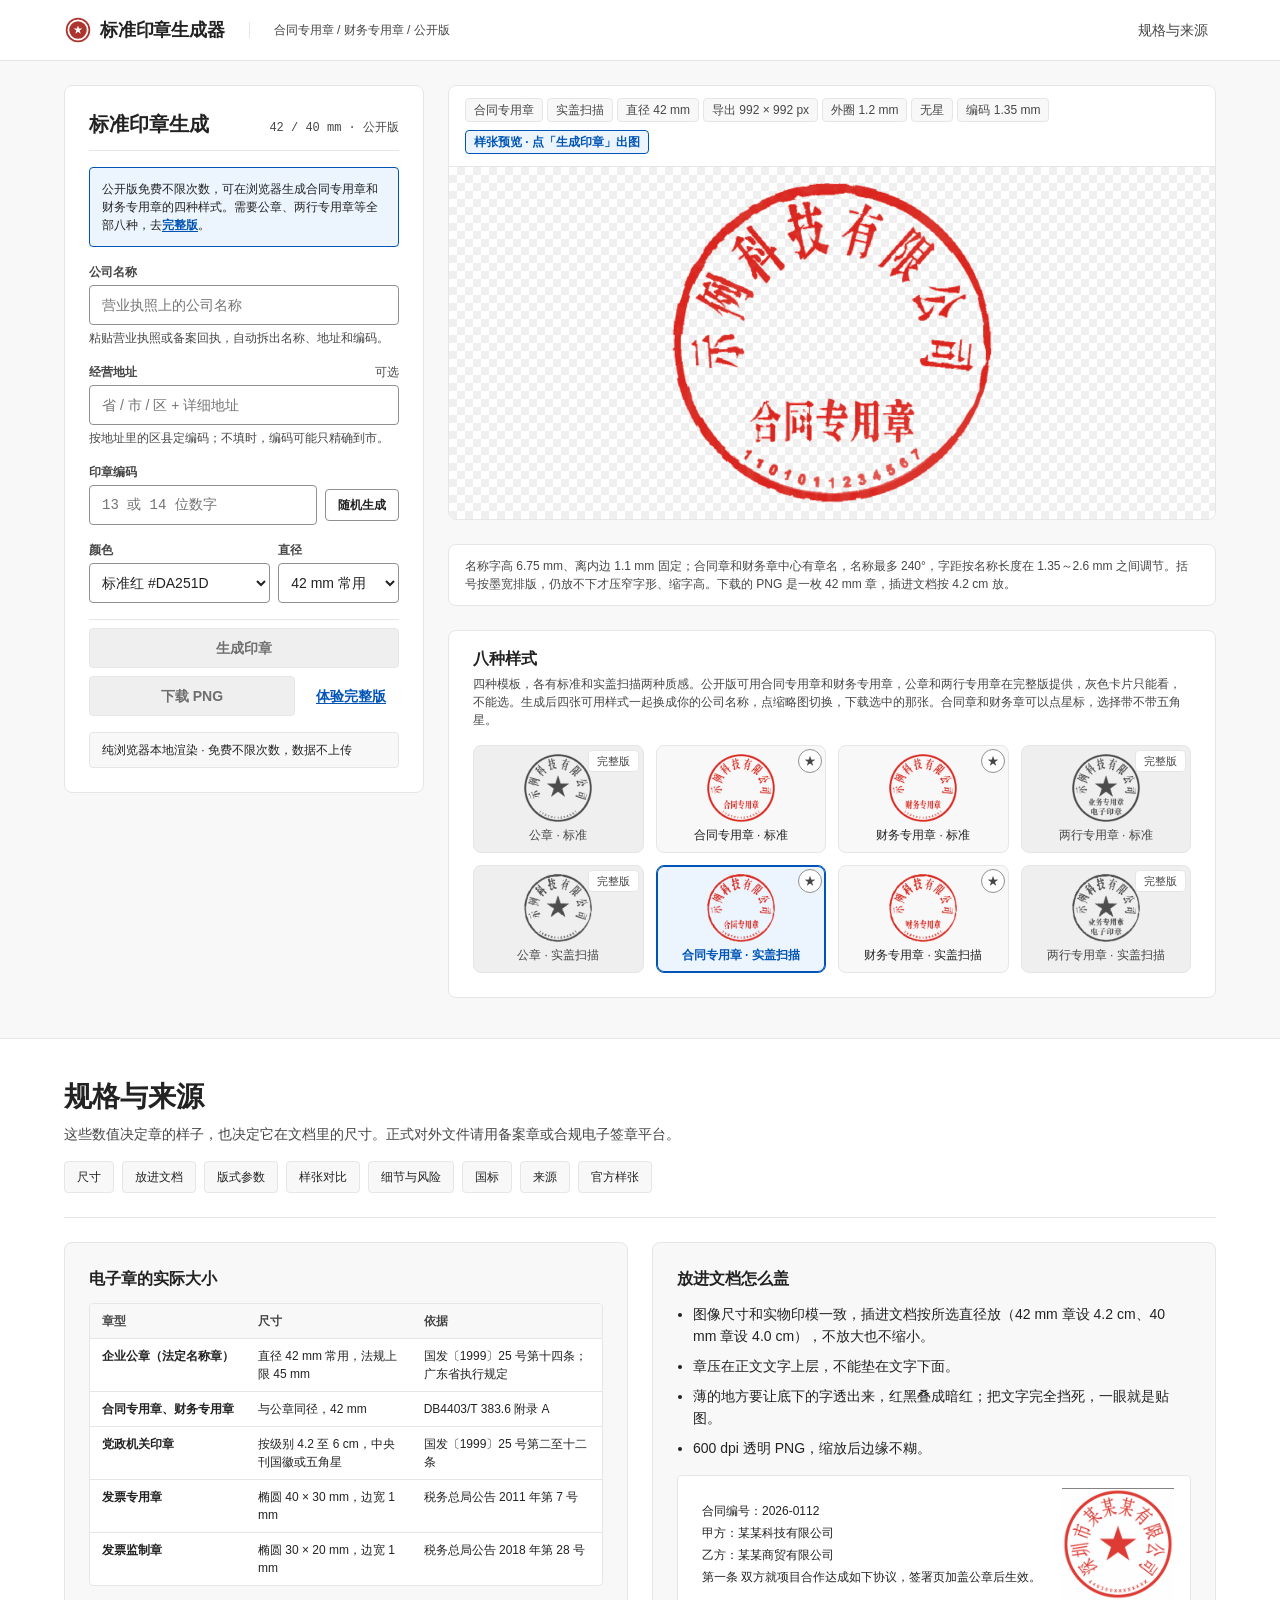
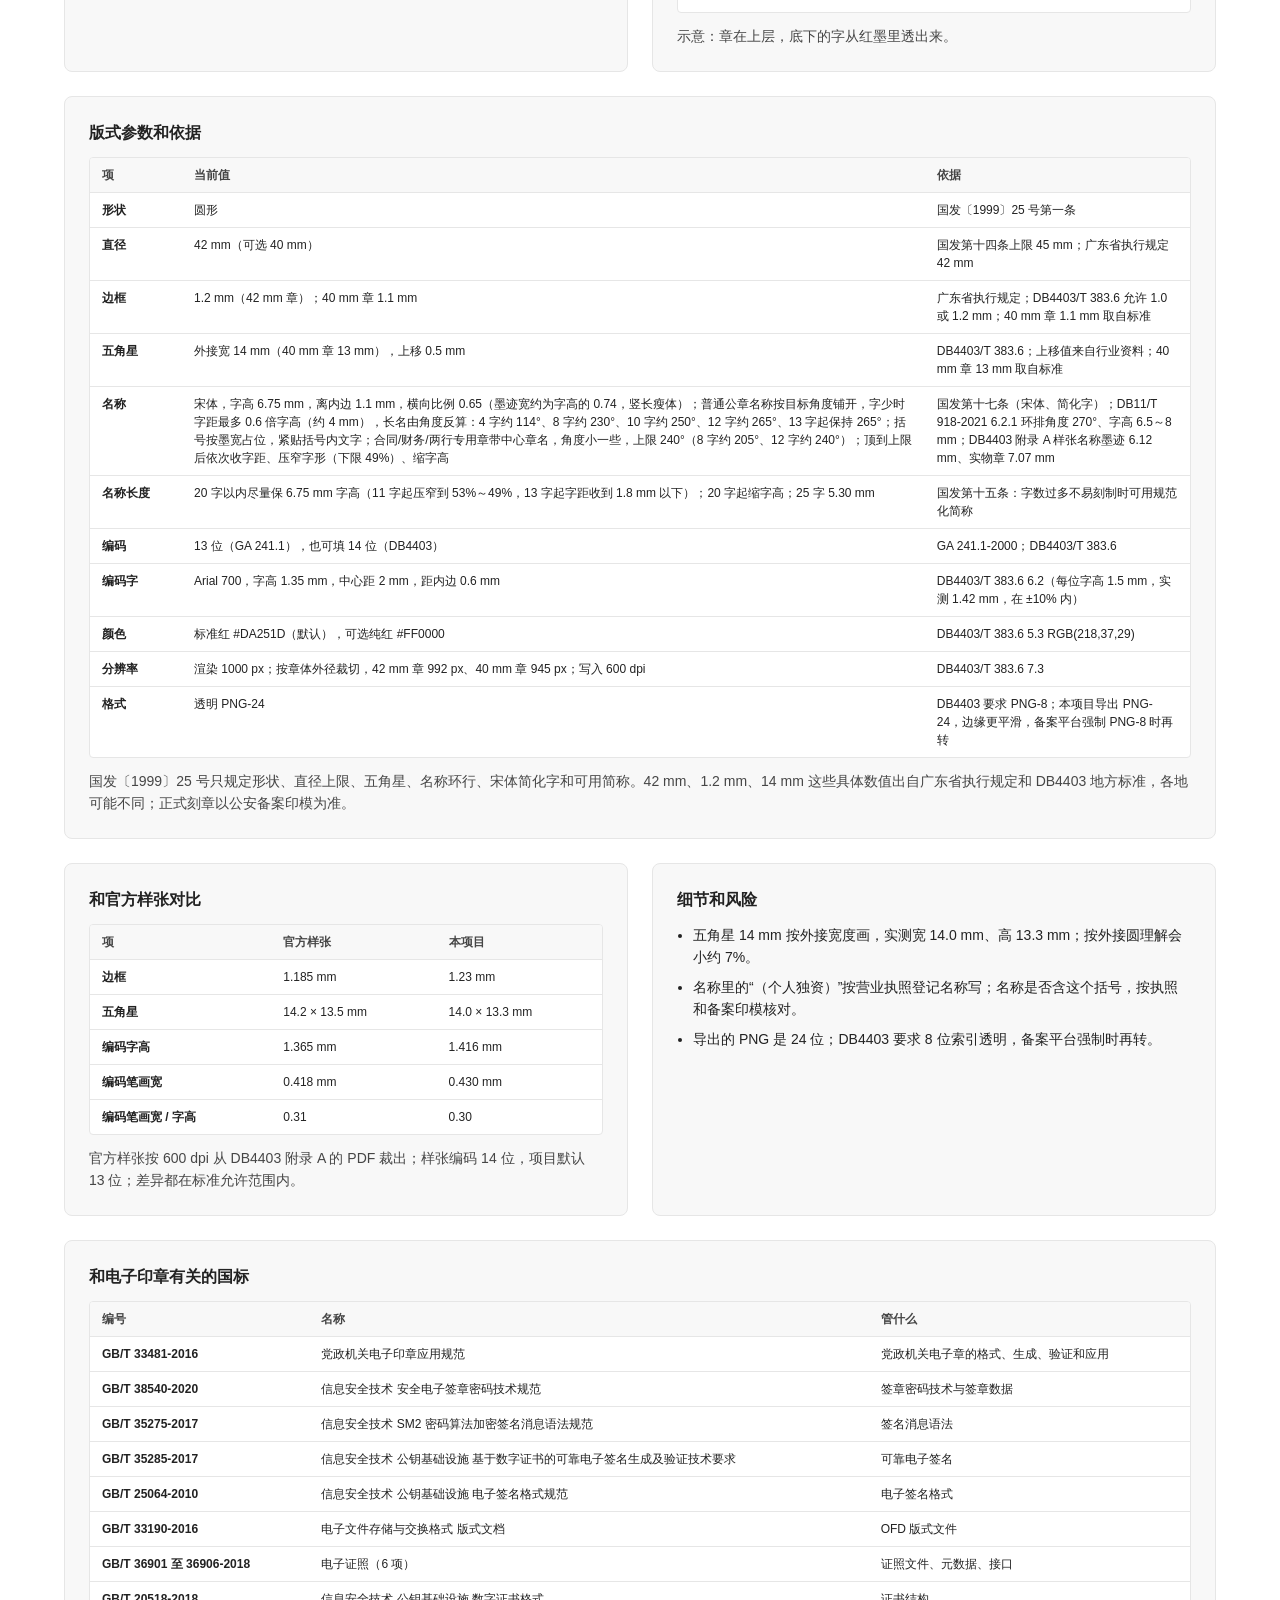
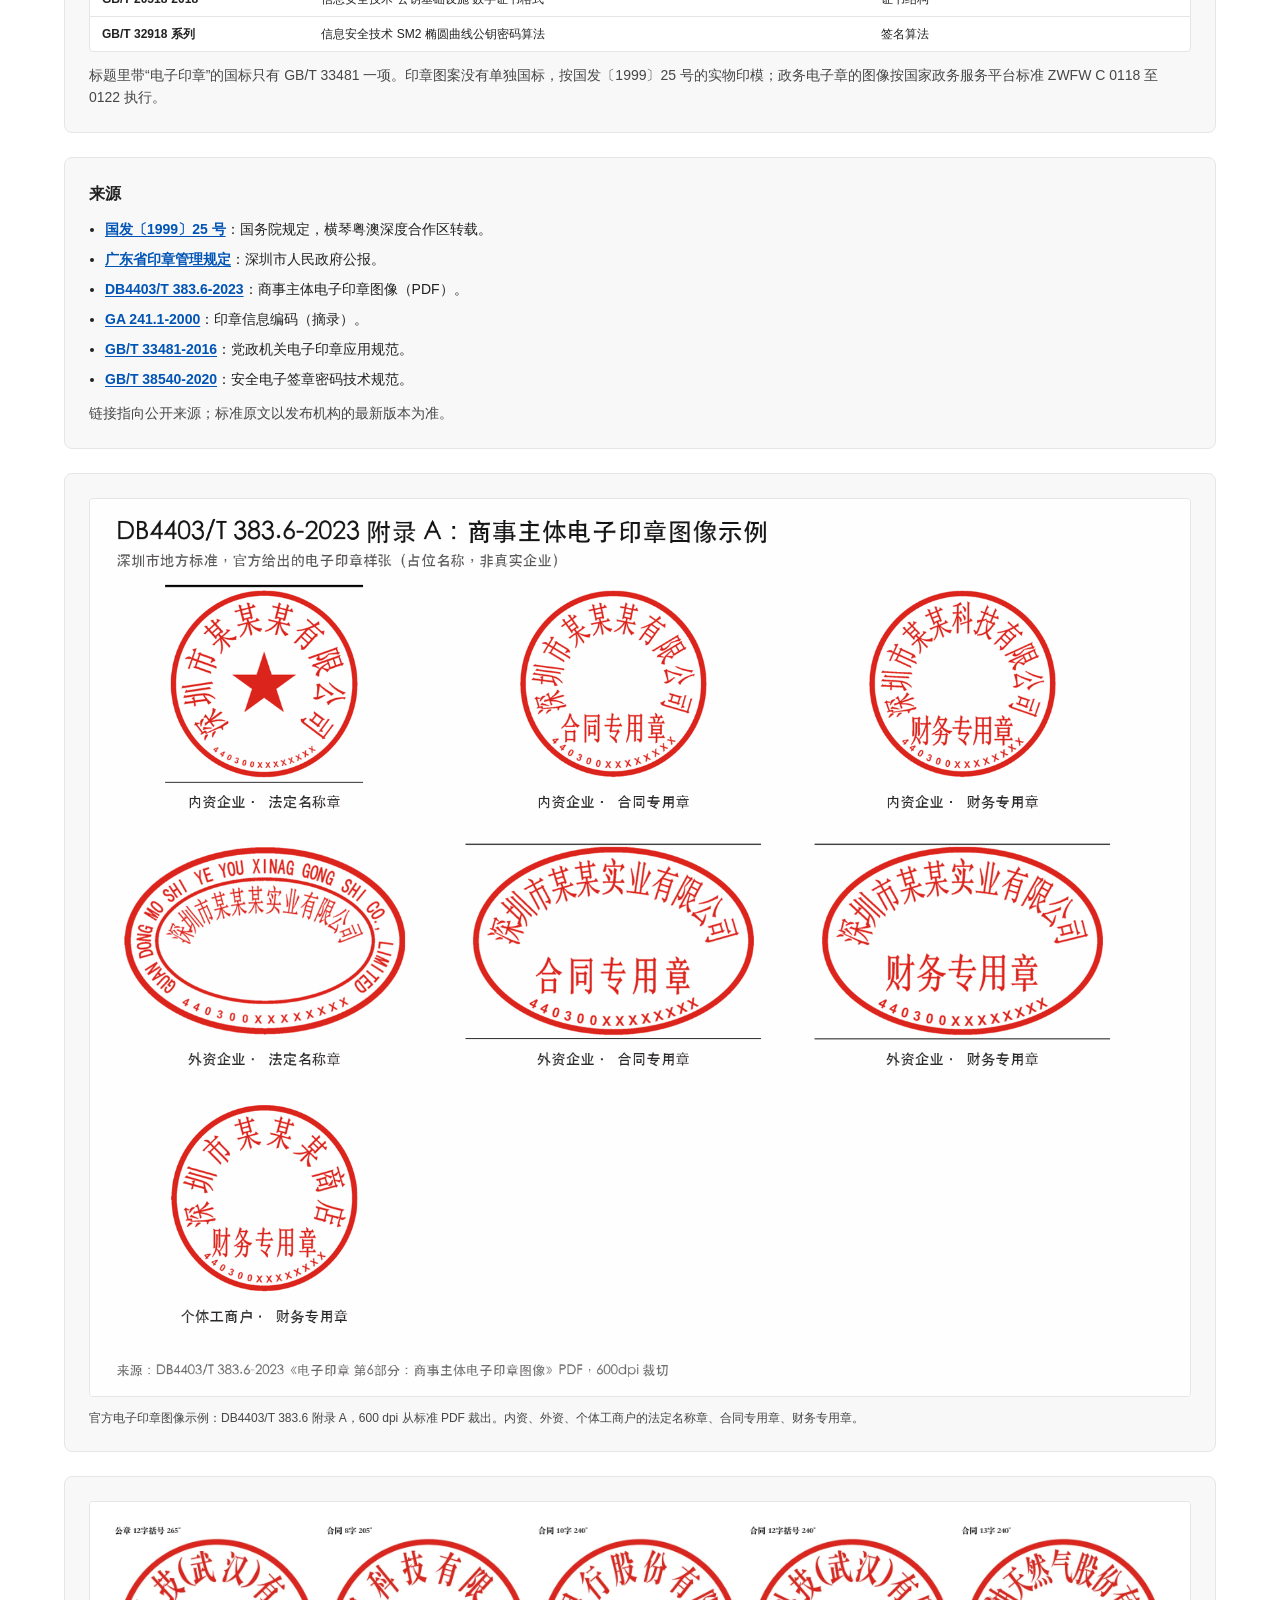
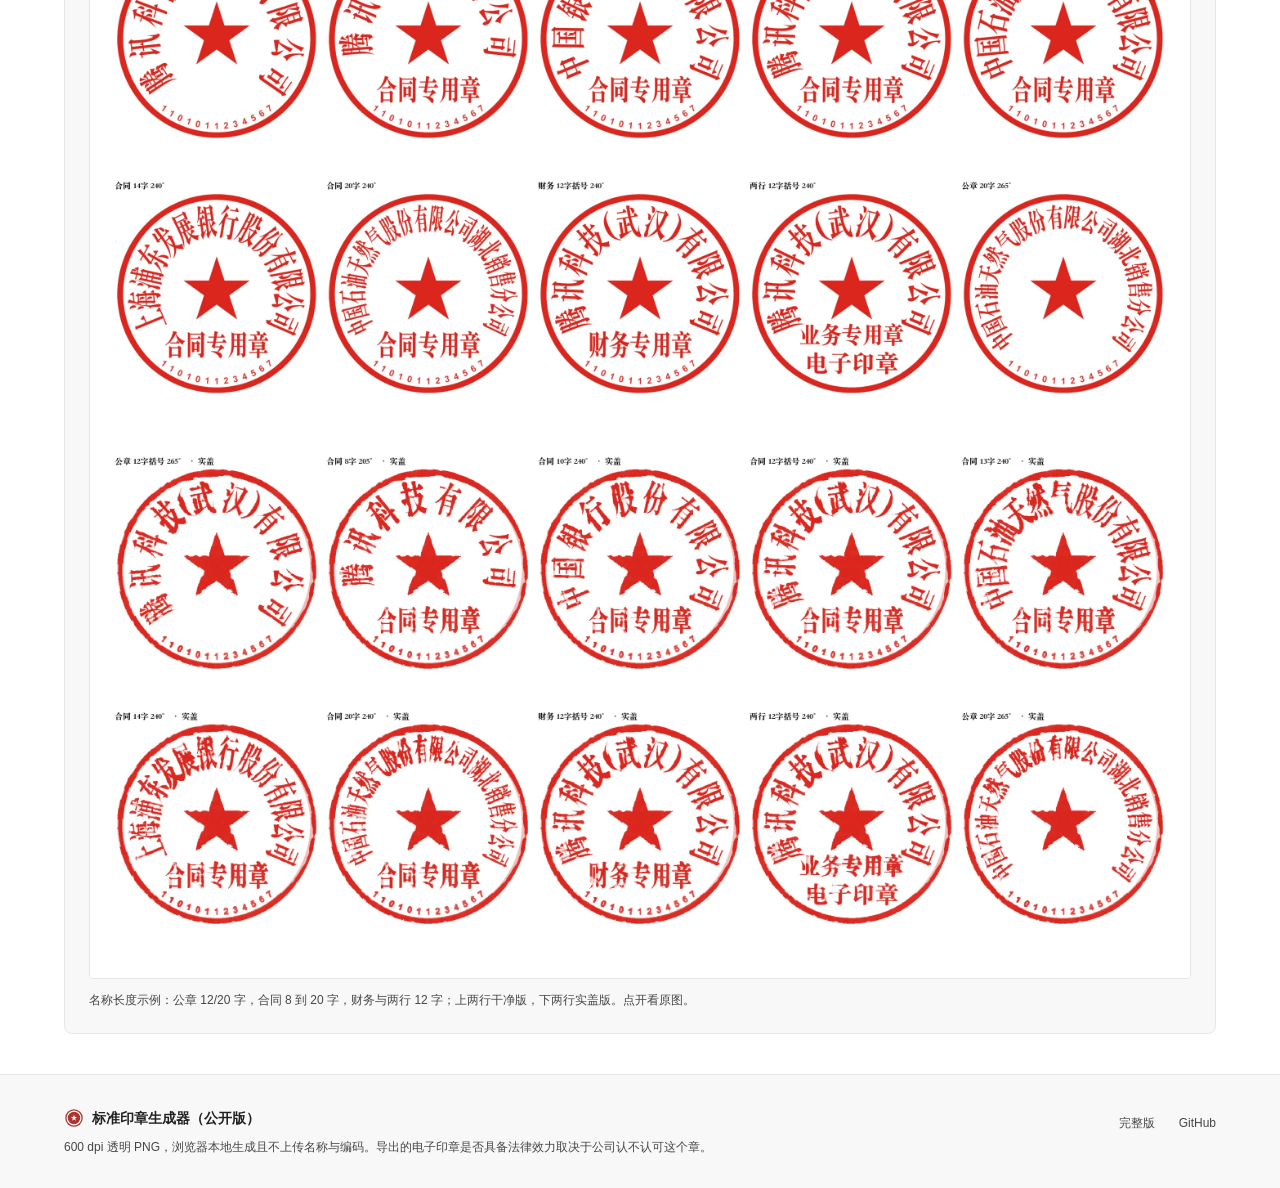
==== commit 969219ae: "feat: align with seal-maker (4 styles, single PNG download, unlimited free, streamlined README)" ====
--- a/index.html
+++ b/index.html
@@ -39,7 +39,7 @@
         <span class="panel-spec">42 / 40 mm · 公开版</span>
       </div>
 
-      <p class="lite-banner">公开版可用合同专用章和财务专用章的四种样式，次数记在本机浏览器。需要公章、两行专用章等全部八种，去<a href="https://hey-yx.com/ohmystamp/1/" target="_blank" rel="noopener">完整版</a>。</p>
+      <p class="lite-banner">公开版免费不限次数，可在浏览器生成合同专用章和财务专用章的四种样式。需要公章、两行专用章等全部八种，去<a href="https://hey-yx.com/ohmystamp/1/" target="_blank" rel="noopener">完整版</a>。</p>
 
       <div class="field">
         <label for="name">公司名称</label>
@@ -90,13 +90,12 @@
 
       <div class="actions">
         <button id="generate" type="button" class="btn-primary">生成印章</button>
-        <div class="actions-row actions-row--equal">
+        <div class="actions-row">
           <button id="download" type="button" class="btn-secondary" disabled>下载 PNG</button>
-          <button id="downloadAll" type="button" class="btn-secondary" disabled title="公开版只打包合同/财务四种样式，共 4 张，扣 4 次">打包 ZIP（4 张）</button>
-        </div>
-      </div>
-      <p class="billing" id="billing" aria-live="polite">公开版免费剩余 10 次</p>
-      <p class="legal">生成的是印章图像，不是公安备案的合法电子印章。名称和编码要和营业执照、备案印模一致。正式对外文件请用备案章或合规电子签章平台。</p>
+          <a class="btn-quiet" href="https://hey-yx.com/ohmystamp/1/" target="_blank" rel="noopener noreferrer">体验完整版</a>
+        </div>
+      </div>
+      <p class="billing" id="billing">纯浏览器本地渲染 · 免费不限次数，数据不上传</p>
     </form>
 
     <section class="stage" aria-labelledby="preview-title">
@@ -111,7 +110,7 @@
           <canvas id="preview" width="720" height="720" aria-hidden="true"></canvas>
           <div class="preview-empty" id="previewEmpty">
             <p class="preview-empty-title">点「生成印章」，四种可用样式一起出图</p>
-            <p class="preview-empty-note">生成一次消耗 1 次。点缩略图切换，下载选中的那张。</p>
+            <p class="preview-empty-note">点缩略图切换，一次下载选中的那张 PNG。</p>
           </div>
         </div>
       </figure>
@@ -352,7 +351,6 @@
 <script src="./data/divisions.js?v=1"></script>
 <script src="./seal-meta.js?v=10"></script>
 <script src="./seal.js?v=9"></script>
-<script src="./zip.js?v=1"></script>
-<script src="./app.js?v=16"></script>
+<script src="./app.js?v=17"></script>
 </body>
 </html>
--- a/styles.css
+++ b/styles.css
@@ -478,12 +478,6 @@
   color: var(--s-ink);
 }
 
-.legal {
-  font-size: var(--text-xs);
-  line-height: var(--lh-xs);
-  color: var(--s-label);
-}
-
 /* 右侧画板与八种样式 */
 .stage {
   display: flex;
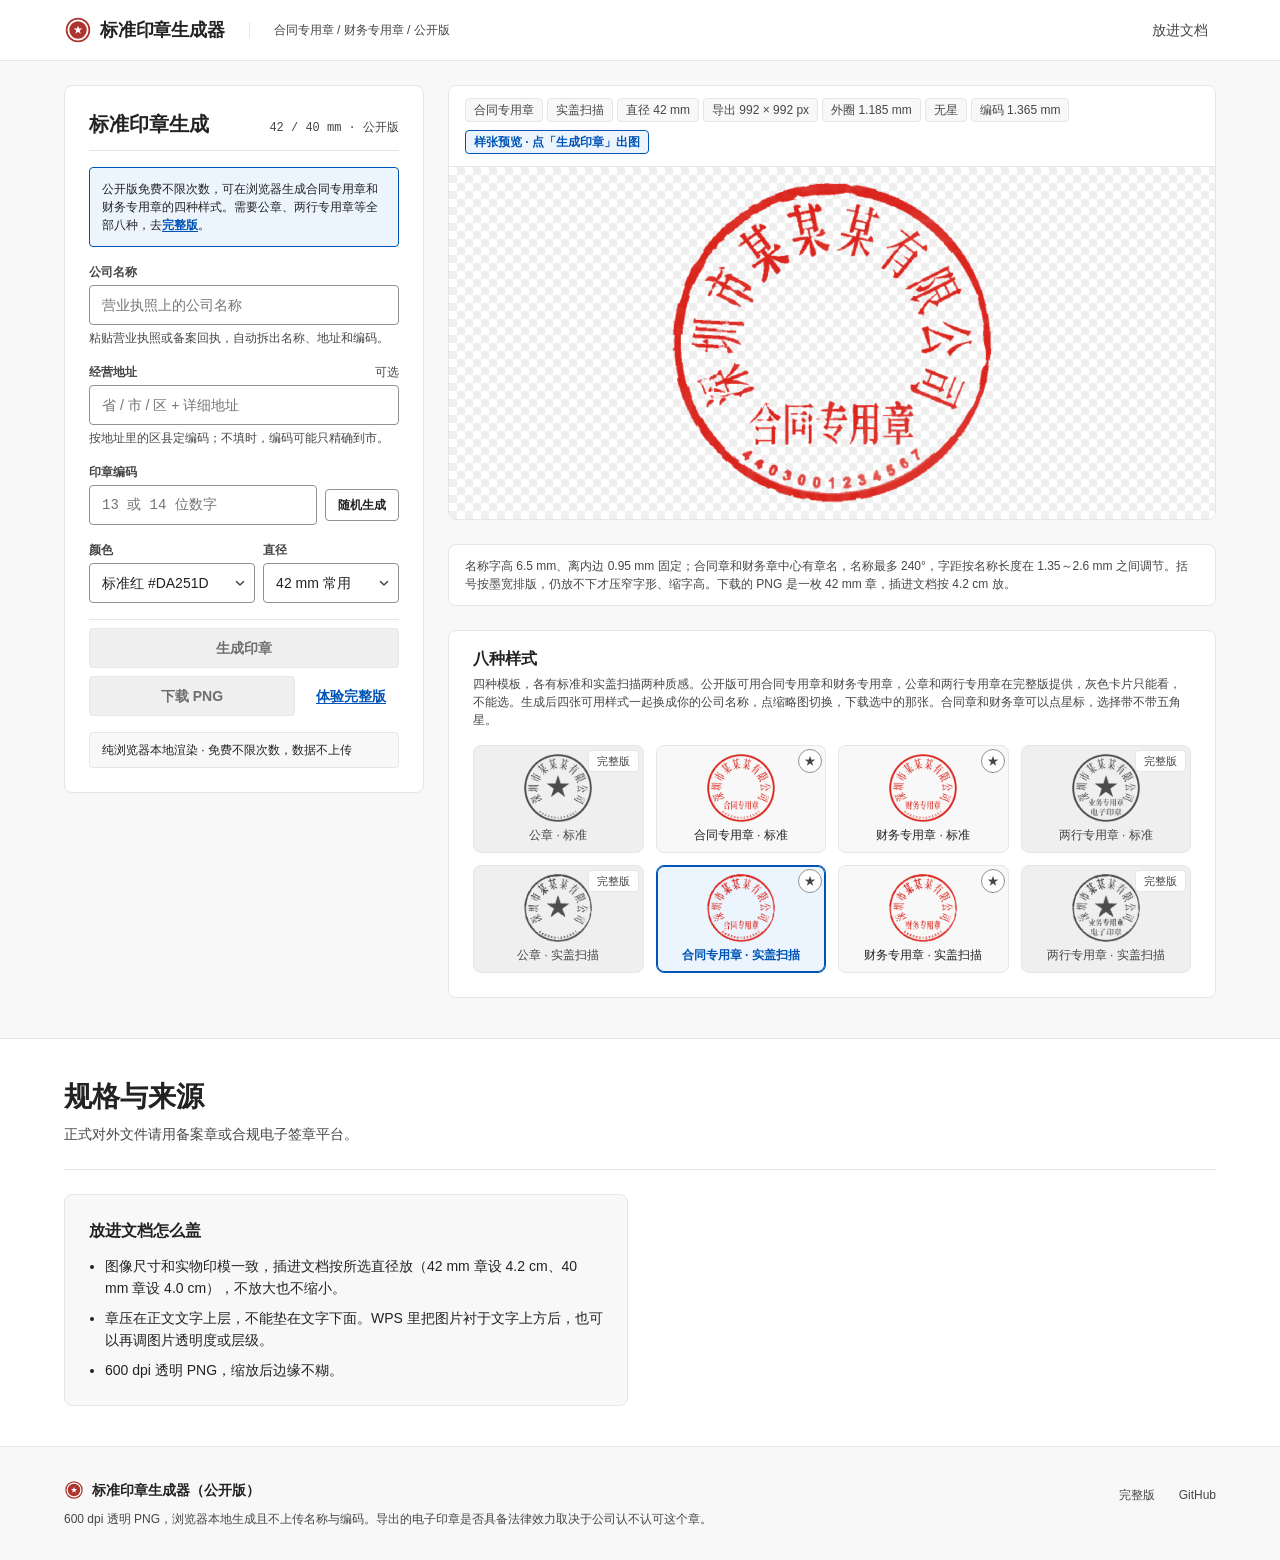
==== commit 8fe14829: "feat(seal): unify Noto Serif SC 600 font, align geometry to official sample, trim reference section " ====
--- a/index.html
+++ b/index.html
@@ -10,7 +10,8 @@
 <link rel="icon" href="./favicon.ico?v=2" sizes="32x32">
 <link rel="icon" href="./favicon.svg?v=2" type="image/svg+xml">
 <link rel="apple-touch-icon" href="./apple-touch-icon.png?v=2">
-<link rel="stylesheet" href="./styles.css?v=302">
+<link rel="stylesheet" href="./fonts/noto-serif-sc/600.css?v=1">
+<link rel="stylesheet" href="./styles.css?v=310">
 </head>
 <body>
 <a class="skip" href="#workbench">跳到印章生成</a>
@@ -26,7 +27,7 @@
       <span class="brand-sub">合同专用章 / 财务专用章 / 公开版</span>
     </div>
     <div class="hd-right">
-      <a class="hd-anchor" href="#reference">规格与来源</a>
+      <a class="hd-anchor" href="#place">放进文档</a>
     </div>
   </div>
 </header>
@@ -126,56 +127,56 @@
         <div class="variants" id="comboGallery" role="group" aria-label="模板与质感">
           <div class="opt-slot">
             <button type="button" class="opt" data-preset="standard" data-look="clean" aria-pressed="false" aria-disabled="true" disabled title="公章 · 标准（完整版提供）">
-              <img class="opt-img" src="./assets/samples/standard-clean.png?v=7" width="360" height="360" alt="" data-sample-profile="standard" data-sample-look="clean" data-src-off="./assets/samples/standard-clean.png?v=7" data-src-on="./assets/samples/standard-clean.png?v=7">
+              <img class="opt-img" src="./assets/samples/standard-clean.png?v=10" width="360" height="360" alt="" data-sample-profile="standard" data-sample-look="clean" data-src-off="./assets/samples/standard-clean.png?v=10" data-src-on="./assets/samples/standard-clean.png?v=10">
               <span class="opt-label">公章 · 标准</span>
               <span class="opt-lock">完整版</span>
             </button>
           </div>
           <div class="opt-slot">
             <button type="button" class="opt" data-preset="contract" data-look="clean" aria-pressed="false" title="合同专用章 · 标准">
-              <img class="opt-img" src="./assets/samples/contract-clean.png?v=7" width="360" height="360" alt="" data-sample-profile="contract" data-sample-look="clean" data-src-off="./assets/samples/contract-clean.png?v=7" data-src-on="./assets/samples/contract-clean-star.png?v=7">
+              <img class="opt-img" src="./assets/samples/contract-clean.png?v=10" width="360" height="360" alt="" data-sample-profile="contract" data-sample-look="clean" data-src-off="./assets/samples/contract-clean.png?v=10" data-src-on="./assets/samples/contract-clean-star.png?v=10">
               <span class="opt-label">合同专用章 · 标准</span>
             </button>
             <button type="button" class="star-badge" data-star-for="contract" aria-pressed="false" aria-label="合同专用章 · 标准带不带五角星" title="带不带五角星">★</button>
           </div>
           <div class="opt-slot">
             <button type="button" class="opt" data-preset="finance" data-look="clean" aria-pressed="false" title="财务专用章 · 标准">
-              <img class="opt-img" src="./assets/samples/finance-clean.png?v=7" width="360" height="360" alt="" data-sample-profile="finance" data-sample-look="clean" data-src-off="./assets/samples/finance-clean.png?v=7" data-src-on="./assets/samples/finance-clean-star.png?v=7">
+              <img class="opt-img" src="./assets/samples/finance-clean.png?v=10" width="360" height="360" alt="" data-sample-profile="finance" data-sample-look="clean" data-src-off="./assets/samples/finance-clean.png?v=10" data-src-on="./assets/samples/finance-clean-star.png?v=10">
               <span class="opt-label">财务专用章 · 标准</span>
             </button>
             <button type="button" class="star-badge" data-star-for="finance" aria-pressed="false" aria-label="财务专用章 · 标准带不带五角星" title="带不带五角星">★</button>
           </div>
           <div class="opt-slot">
             <button type="button" class="opt" data-preset="twoline" data-look="clean" aria-pressed="false" aria-disabled="true" disabled title="两行专用章 · 标准（完整版提供）">
-              <img class="opt-img" src="./assets/samples/twoline-clean.png?v=7" width="360" height="360" alt="" data-sample-profile="twoline" data-sample-look="clean" data-src-off="./assets/samples/twoline-clean.png?v=7" data-src-on="./assets/samples/twoline-clean.png?v=7">
+              <img class="opt-img" src="./assets/samples/twoline-clean.png?v=10" width="360" height="360" alt="" data-sample-profile="twoline" data-sample-look="clean" data-src-off="./assets/samples/twoline-clean.png?v=10" data-src-on="./assets/samples/twoline-clean.png?v=10">
               <span class="opt-label">两行专用章 · 标准</span>
               <span class="opt-lock">完整版</span>
             </button>
           </div>
           <div class="opt-slot">
             <button type="button" class="opt" data-preset="standard" data-look="fresh" aria-pressed="false" aria-disabled="true" disabled title="公章 · 实盖扫描（完整版提供）">
-              <img class="opt-img" src="./assets/samples/standard-fresh.png?v=7" width="360" height="360" alt="" data-sample-profile="standard" data-sample-look="fresh" data-src-off="./assets/samples/standard-fresh.png?v=7" data-src-on="./assets/samples/standard-fresh.png?v=7">
+              <img class="opt-img" src="./assets/samples/standard-fresh.png?v=10" width="360" height="360" alt="" data-sample-profile="standard" data-sample-look="fresh" data-src-off="./assets/samples/standard-fresh.png?v=10" data-src-on="./assets/samples/standard-fresh.png?v=10">
               <span class="opt-label">公章 · 实盖扫描</span>
               <span class="opt-lock">完整版</span>
             </button>
           </div>
           <div class="opt-slot">
             <button type="button" class="opt is-on" data-preset="contract" data-look="fresh" aria-pressed="true" title="合同专用章 · 实盖扫描">
-              <img class="opt-img" src="./assets/samples/contract-fresh.png?v=7" width="360" height="360" alt="" data-sample-profile="contract" data-sample-look="fresh" data-src-off="./assets/samples/contract-fresh.png?v=7" data-src-on="./assets/samples/contract-fresh-star.png?v=7">
+              <img class="opt-img" src="./assets/samples/contract-fresh.png?v=10" width="360" height="360" alt="" data-sample-profile="contract" data-sample-look="fresh" data-src-off="./assets/samples/contract-fresh.png?v=10" data-src-on="./assets/samples/contract-fresh-star.png?v=10">
               <span class="opt-label">合同专用章 · 实盖扫描</span>
             </button>
             <button type="button" class="star-badge" data-star-for="contract" aria-pressed="false" aria-label="合同专用章 · 实盖扫描带不带五角星" title="带不带五角星">★</button>
           </div>
           <div class="opt-slot">
             <button type="button" class="opt" data-preset="finance" data-look="fresh" aria-pressed="false" title="财务专用章 · 实盖扫描">
-              <img class="opt-img" src="./assets/samples/finance-fresh.png?v=7" width="360" height="360" alt="" data-sample-profile="finance" data-sample-look="fresh" data-src-off="./assets/samples/finance-fresh.png?v=7" data-src-on="./assets/samples/finance-fresh-star.png?v=7">
+              <img class="opt-img" src="./assets/samples/finance-fresh.png?v=10" width="360" height="360" alt="" data-sample-profile="finance" data-sample-look="fresh" data-src-off="./assets/samples/finance-fresh.png?v=10" data-src-on="./assets/samples/finance-fresh-star.png?v=10">
               <span class="opt-label">财务专用章 · 实盖扫描</span>
             </button>
             <button type="button" class="star-badge" data-star-for="finance" aria-pressed="false" aria-label="财务专用章 · 实盖扫描带不带五角星" title="带不带五角星">★</button>
           </div>
           <div class="opt-slot">
             <button type="button" class="opt" data-preset="twoline" data-look="fresh" aria-pressed="false" aria-disabled="true" disabled title="两行专用章 · 实盖扫描（完整版提供）">
-              <img class="opt-img" src="./assets/samples/twoline-fresh.png?v=7" width="360" height="360" alt="" data-sample-profile="twoline" data-sample-look="fresh" data-src-off="./assets/samples/twoline-fresh.png?v=7" data-src-on="./assets/samples/twoline-fresh.png?v=7">
+              <img class="opt-img" src="./assets/samples/twoline-fresh.png?v=10" width="360" height="360" alt="" data-sample-profile="twoline" data-sample-look="fresh" data-src-off="./assets/samples/twoline-fresh.png?v=10" data-src-on="./assets/samples/twoline-fresh.png?v=10">
               <span class="opt-label">两行专用章 · 实盖扫描</span>
               <span class="opt-lock">完整版</span>
             </button>
@@ -193,147 +194,23 @@
   <div class="reference-inner">
     <div class="reference-head">
       <h2 id="ref-title">规格与来源</h2>
-      <p class="lead">这些数值决定章的样子，也决定它在文档里的尺寸。正式对外文件请用备案章或合规电子签章平台。</p>
-      <nav class="ref-toc" aria-label="规格目录">
-        <a href="#sizes">尺寸</a>
-        <a href="#place">放进文档</a>
-        <a href="#specs">版式参数</a>
-        <a href="#compare">样张对比</a>
-        <a href="#risks">细节与风险</a>
-        <a href="#standards">国标</a>
-        <a href="#sources">来源</a>
-        <a href="#samples">官方样张</a>
-      </nav>
+      <p class="lead">正式对外文件请用备案章或合规电子签章平台。</p>
     </div>
 
     <div class="ref-grid">
-      <article class="ref-block" id="sizes">
-        <h3 id="sizes-title">电子章的实际大小</h3>
-        <div class="table-wrap" role="region" aria-labelledby="sizes-title" tabindex="0">
-          <table class="spec-table table-narrow">
-            <thead><tr><th scope="col">章型</th><th scope="col">尺寸</th><th scope="col">依据</th></tr></thead>
-            <tbody>
-              <tr><td>企业公章（法定名称章）</td><td>直径 42 mm 常用，法规上限 45 mm</td><td>国发〔1999〕25 号第十四条；广东省执行规定</td></tr>
-              <tr><td>合同专用章、财务专用章</td><td>与公章同径，42 mm</td><td>DB4403/T 383.6 附录 A</td></tr>
-              <tr><td>党政机关印章</td><td>按级别 4.2 至 6 cm，中央刊国徽或五角星</td><td>国发〔1999〕25 号第二至十二条</td></tr>
-              <tr><td>发票专用章</td><td>椭圆 40 × 30 mm，边宽 1 mm</td><td>税务总局公告 2011 年第 7 号</td></tr>
-              <tr><td>发票监制章</td><td>椭圆 30 × 20 mm，边宽 1 mm</td><td>税务总局公告 2018 年第 28 号</td></tr>
-            </tbody>
-          </table>
-        </div>
-      </article>
-
       <article class="ref-block" id="place">
         <h3 id="place-title">放进文档怎么盖</h3>
         <ul class="bullet-list">
           <li>图像尺寸和实物印模一致，插进文档按所选直径放（42 mm 章设 4.2 cm、40 mm 章设 4.0 cm），不放大也不缩小。</li>
-          <li>章压在正文文字上层，不能垫在文字下面。</li>
-          <li>薄的地方要让底下的字透出来，红黑叠成暗红；把文字完全挡死，一眼就是贴图。</li>
+          <li>章压在正文文字上层，不能垫在文字下面。WPS 里把图片衬于文字上方后，也可以再调图片透明度或层级。</li>
           <li>600 dpi 透明 PNG，缩放后边缘不糊。</li>
         </ul>
-        <div class="doc-demo">
-          <p class="doc-text">合同编号：2026-0112<br>甲方：某某科技有限公司<br>乙方：某某商贸有限公司<br>第一条 双方就项目合作达成如下协议，签署页加盖公章后生效。</p>
-          <img class="doc-seal" src="docs/assets/官方样张-内资法定名称章.png" width="1043" height="1043" alt="印章压在文字上层的示意">
-        </div>
-        <p class="ref-cap">示意：章在上层，底下的字从红墨里透出来。</p>
       </article>
-
-      <article class="ref-block wide" id="specs">
-        <h3 id="specs-title">版式参数和依据</h3>
-        <div class="table-wrap" role="region" aria-labelledby="specs-title" tabindex="0">
-          <table class="spec-table table-wide">
-            <thead><tr><th scope="col">项</th><th scope="col">当前值</th><th scope="col">依据</th></tr></thead>
-            <tbody>
-              <tr><td>形状</td><td>圆形</td><td>国发〔1999〕25 号第一条</td></tr>
-              <tr><td>直径</td><td>42 mm（可选 40 mm）</td><td>国发第十四条上限 45 mm；广东省执行规定 42 mm</td></tr>
-              <tr><td>边框</td><td>1.2 mm（42 mm 章）；40 mm 章 1.1 mm</td><td>广东省执行规定；DB4403/T 383.6 允许 1.0 或 1.2 mm；40 mm 章 1.1 mm 取自标准</td></tr>
-              <tr><td>五角星</td><td>外接宽 14 mm（40 mm 章 13 mm），上移 0.5 mm</td><td>DB4403/T 383.6；上移值来自行业资料；40 mm 章 13 mm 取自标准</td></tr>
-              <tr><td>名称</td><td>宋体，字高 6.75 mm，离内边 1.1 mm，横向比例 0.65（墨迹宽约为字高的 0.74，竖长瘦体）；普通公章名称按目标角度铺开，字少时字距最多 0.6 倍字高（约 4 mm），长名由角度反算：4 字约 114°、8 字约 230°、10 字约 250°、12 字约 265°、13 字起保持 265°；括号按墨宽占位，紧贴括号内文字；合同/财务/两行专用章带中心章名，角度小一些，上限 240°（8 字约 205°、12 字约 240°）；顶到上限后依次收字距、压窄字形（下限 49%）、缩字高</td><td>国发第十七条（宋体、简化字）；DB11/T 918-2021 6.2.1 环排角度 270°、字高 6.5～8 mm；DB4403 附录 A 样张名称墨迹 6.12 mm、实物章 7.07 mm</td></tr>
-              <tr><td>名称长度</td><td>20 字以内尽量保 6.75 mm 字高（11 字起压窄到 53%～49%，13 字起字距收到 1.8 mm 以下）；20 字起缩字高；25 字 5.30 mm</td><td>国发第十五条：字数过多不易刻制时可用规范化简称</td></tr>
-              <tr><td>编码</td><td>13 位（GA 241.1），也可填 14 位（DB4403）</td><td>GA 241.1-2000；DB4403/T 383.6</td></tr>
-              <tr><td>编码字</td><td>Arial 700，字高 1.35 mm，中心距 2 mm，距内边 0.6 mm</td><td>DB4403/T 383.6 6.2（每位字高 1.5 mm，实测 1.42 mm，在 ±10% 内）</td></tr>
-              <tr><td>颜色</td><td>标准红 #DA251D（默认），可选纯红 #FF0000</td><td>DB4403/T 383.6 5.3 RGB(218,37,29)</td></tr>
-              <tr><td>分辨率</td><td>渲染 1000 px；按章体外径裁切，42 mm 章 992 px、40 mm 章 945 px；写入 600 dpi</td><td>DB4403/T 383.6 7.3</td></tr>
-              <tr><td>格式</td><td>透明 PNG-24</td><td>DB4403 要求 PNG-8；本项目导出 PNG-24，边缘更平滑，备案平台强制 PNG-8 时再转</td></tr>
-            </tbody>
-          </table>
-        </div>
-        <p class="ref-note">国发〔1999〕25 号只规定形状、直径上限、五角星、名称环行、宋体简化字和可用简称。42 mm、1.2 mm、14 mm 这些具体数值出自广东省执行规定和 DB4403 地方标准，各地可能不同；正式刻章以公安备案印模为准。</p>
-      </article>
-
-      <article class="ref-block" id="compare">
-        <h3 id="compare-title">和官方样张对比</h3>
-        <div class="table-wrap" role="region" aria-labelledby="compare-title" tabindex="0">
-          <table class="spec-table table-narrow">
-            <thead><tr><th scope="col">项</th><th scope="col">官方样张</th><th scope="col">本项目</th></tr></thead>
-            <tbody>
-              <tr><td>边框</td><td>1.185 mm</td><td>1.23 mm</td></tr>
-              <tr><td>五角星</td><td>14.2 × 13.5 mm</td><td>14.0 × 13.3 mm</td></tr>
-              <tr><td>编码字高</td><td>1.365 mm</td><td>1.416 mm</td></tr>
-              <tr><td>编码笔画宽</td><td>0.418 mm</td><td>0.430 mm</td></tr>
-              <tr><td>编码笔画宽 / 字高</td><td>0.31</td><td>0.30</td></tr>
-            </tbody>
-          </table>
-        </div>
-        <p class="ref-note">官方样张按 600 dpi 从 DB4403 附录 A 的 PDF 裁出；样张编码 14 位，项目默认 13 位；差异都在标准允许范围内。</p>
-      </article>
-
-      <article class="ref-block" id="risks">
-        <h3>细节和风险</h3>
-        <ul class="bullet-list">
-          <li>五角星 14 mm 按外接宽度画，实测宽 14.0 mm、高 13.3 mm；按外接圆理解会小约 7%。</li>
-          <li>名称里的“（个人独资）”按营业执照登记名称写；名称是否含这个括号，按执照和备案印模核对。</li>
-          <li>导出的 PNG 是 24 位；DB4403 要求 8 位索引透明，备案平台强制时再转。</li>
-        </ul>
-      </article>
-
-      <article class="ref-block wide" id="standards">
-        <h3 id="standards-title">和电子印章有关的国标</h3>
-        <div class="table-wrap" role="region" aria-labelledby="standards-title" tabindex="0">
-          <table class="spec-table table-wide">
-            <thead><tr><th scope="col">编号</th><th scope="col">名称</th><th scope="col">管什么</th></tr></thead>
-            <tbody>
-              <tr><td>GB/T 33481-2016</td><td>党政机关电子印章应用规范</td><td>党政机关电子章的格式、生成、验证和应用</td></tr>
-              <tr><td>GB/T 38540-2020</td><td>信息安全技术 安全电子签章密码技术规范</td><td>签章密码技术与签章数据</td></tr>
-              <tr><td>GB/T 35275-2017</td><td>信息安全技术 SM2 密码算法加密签名消息语法规范</td><td>签名消息语法</td></tr>
-              <tr><td>GB/T 35285-2017</td><td>信息安全技术 公钥基础设施 基于数字证书的可靠电子签名生成及验证技术要求</td><td>可靠电子签名</td></tr>
-              <tr><td>GB/T 25064-2010</td><td>信息安全技术 公钥基础设施 电子签名格式规范</td><td>电子签名格式</td></tr>
-              <tr><td>GB/T 33190-2016</td><td>电子文件存储与交换格式 版式文档</td><td>OFD 版式文件</td></tr>
-              <tr><td>GB/T 36901 至 36906-2018</td><td>电子证照（6 项）</td><td>证照文件、元数据、接口</td></tr>
-              <tr><td>GB/T 20518-2018</td><td>信息安全技术 公钥基础设施 数字证书格式</td><td>证书结构</td></tr>
-              <tr><td>GB/T 32918 系列</td><td>信息安全技术 SM2 椭圆曲线公钥密码算法</td><td>签名算法</td></tr>
-            </tbody>
-          </table>
-        </div>
-        <p class="ref-note">标题里带“电子印章”的国标只有 GB/T 33481 一项。印章图案没有单独国标，按国发〔1999〕25 号的实物印模；政务电子章的图像按国家政务服务平台标准 ZWFW C 0118 至 0122 执行。</p>
-      </article>
-
-      <article class="ref-block wide" id="sources">
-        <h3>来源</h3>
-        <ul class="source-list">
-          <li><a href="https://www.hengqin.gov.cn/lab/flfg/xzfg/content/post_3515487.html" target="_blank" rel="noopener noreferrer">国发〔1999〕25 号</a>：国务院规定，横琴粤澳深度合作区转载。</li>
-          <li><a href="https://www.sz.gov.cn/zfgb/2000/gb187/content/post_10093253.html" target="_blank" rel="noopener noreferrer">广东省印章管理规定</a>：深圳市人民政府公报。</li>
-          <li><a href="https://amr.sz.gov.cn/attachment/1/1374/1374946/9772236.pdf" target="_blank" rel="noopener noreferrer">DB4403/T 383.6-2023</a>：商事主体电子印章图像（PDF）。</li>
-          <li><a href="http://www.hzhhkj.cn/news/76.html" target="_blank" rel="noopener noreferrer">GA 241.1-2000</a>：印章信息编码（摘录）。</li>
-          <li><a href="https://openstd.samr.gov.cn/bzgk/std/newGbInfo?hcno=375141AED78EB88C73461AFAAE4F746E" target="_blank" rel="noopener noreferrer">GB/T 33481-2016</a>：党政机关电子印章应用规范。</li>
-          <li><a href="https://openstd.samr.gov.cn/bzgk/std/newGbInfo?hcno=EBF1360C272E40E7A8B9B32ED0724AB1" target="_blank" rel="noopener noreferrer">GB/T 38540-2020</a>：安全电子签章密码技术规范。</li>
-        </ul>
-        <p class="ref-note">链接指向公开来源；标准原文以发布机构的最新版本为准。</p>
-      </article>
-
-      <figure class="ref-figure wide" id="samples">
-        <img src="docs/assets/官方电子印章案例-DB4403附录A.png" width="1667" height="1360" alt="DB4403 附录 A 官方电子印章图像示例" loading="lazy">
-        <figcaption>官方电子印章图像示例：DB4403/T 383.6 附录 A，600 dpi 从标准 PDF 裁出。内资、外资、个体工商户的法定名称章、合同专用章、财务专用章。</figcaption>
-      </figure>
-      <figure class="ref-figure wide" id="name-lengths">
-        <a href="assets/name-lengths.webp" target="_blank" rel="noopener">
-          <img src="assets/name-lengths.webp" width="2692" height="2632" alt="普通公章、合同专用章、财务专用章、两行专用章的名称长度与干净版、实盖版示例" loading="lazy" decoding="async">
-        </a>
-        <figcaption>名称长度示例：公章 12/20 字，合同 8 到 20 字，财务与两行 12 字；上两行干净版，下两行实盖版。点开看原图。</figcaption>
-      </figure>
     </div>
   </div>
 </section>
+
+
 
 <footer class="site-foot">
   <div class="foot-inner">
@@ -349,8 +226,8 @@
 </footer>
 
 <script src="./data/divisions.js?v=1"></script>
-<script src="./seal-meta.js?v=10"></script>
-<script src="./seal.js?v=9"></script>
-<script src="./app.js?v=17"></script>
+<script src="./seal-meta.js?v=14"></script>
+<script src="./seal.js?v=14"></script>
+<script src="./app.js?v=21"></script>
 </body>
 </html>
--- a/fonts/noto-serif-sc/600.css
+++ b/fonts/noto-serif-sc/600.css
@@ -0,0 +1,1009 @@
+/* noto-serif-sc-[4]-600-normal */
+@font-face {
+  font-family: 'Noto Serif SC';
+  font-style: normal;
+  font-display: swap;
+  font-weight: 600;
+  src: url(./files/noto-serif-sc-4-600-normal.woff2) format('woff2');
+  unicode-range: U+1f1e9-1f1f5,U+1f1f7-1f1ff,U+1f21a,U+1f232,U+1f234-1f237,U+1f250-1f251,U+1f300,U+1f302-1f308,U+1f30a-1f311,U+1f315,U+1f319-1f320,U+1f324,U+1f327,U+1f32a,U+1f32c-1f32d,U+1f330-1f357,U+1f359-1f37e;
+}
+
+/* noto-serif-sc-[5]-600-normal */
+@font-face {
+  font-family: 'Noto Serif SC';
+  font-style: normal;
+  font-display: swap;
+  font-weight: 600;
+  src: url(./files/noto-serif-sc-5-600-normal.woff2) format('woff2');
+  unicode-range: U+fee3,U+fef3,U+ff03-ff04,U+ff07,U+ff0a,U+ff17-ff19,U+ff1c-ff1d,U+ff20-ff3a,U+ff3c,U+ff3e-ff5b,U+ff5d,U+ff61-ff65,U+ff67-ff6a,U+ff6c,U+ff6f-ff78,U+ff7a-ff7d,U+ff80-ff84,U+ff86,U+ff89-ff8e,U+ff92,U+ff97-ff9b,U+ff9d-ff9f,U+ffe0-ffe4,U+ffe6,U+ffe9,U+ffeb,U+ffed,U+fffc,U+1f004,U+1f170-1f171,U+1f192-1f195,U+1f198-1f19a,U+1f1e6-1f1e8;
+}
+
+/* noto-serif-sc-[6]-600-normal */
+@font-face {
+  font-family: 'Noto Serif SC';
+  font-style: normal;
+  font-display: swap;
+  font-weight: 600;
+  src: url(./files/noto-serif-sc-6-600-normal.woff2) format('woff2');
+  unicode-range: U+f0a7,U+f0b2,U+f0b7,U+f0c9,U+f0d8,U+f0da,U+f0dc-f0dd,U+f0e0,U+f0e6,U+f0eb,U+f0fc,U+f101,U+f104-f105,U+f107,U+f10b,U+f11b,U+f14b,U+f18a,U+f193,U+f1d6-f1d7,U+f244,U+f27a,U+f296,U+f2ae,U+f471,U+f4b3,U+f610-f611,U+f880-f881,U+f8ec,U+f8f5,U+f8ff,U+f901,U+f90a,U+f92c-f92d,U+f934,U+f937,U+f941,U+f965,U+f967,U+f969,U+f96b,U+f96f,U+f974,U+f978-f979,U+f97e,U+f981,U+f98a,U+f98e,U+f997,U+f99c,U+f9b2,U+f9b5,U+f9ba,U+f9be,U+f9ca,U+f9d0-f9d1,U+f9dd,U+f9e0-f9e1,U+f9e4,U+f9f7,U+fa00-fa01,U+fa08,U+fa0a,U+fa11,U+fb01-fb02,U+fdfc,U+fe0e,U+fe30-fe31,U+fe33-fe44,U+fe49-fe52,U+fe54-fe57,U+fe59-fe66,U+fe68-fe6b,U+fe8e,U+fe92-fe93,U+feae,U+feb8,U+fecb-fecc,U+fee0;
+}
+
+/* noto-serif-sc-[21]-600-normal */
+@font-face {
+  font-family: 'Noto Serif SC';
+  font-style: normal;
+  font-display: swap;
+  font-weight: 600;
+  src: url(./files/noto-serif-sc-21-600-normal.woff2) format('woff2');
+  unicode-range: U+9f83,U+9f85-9f8d,U+9f90-9f91,U+9f94-9f96,U+9f98,U+9f9b-9f9c,U+9f9e,U+9fa0,U+9fa2,U+9ff0-9fff,U+a001,U+a007,U+a025,U+a046-a047,U+a057,U+a072,U+a078-a079,U+a083,U+a085,U+a100,U+a118,U+a132,U+a134,U+a1f4,U+a242,U+a4a6,U+a4aa,U+a4b0-a4b1,U+a4b3,U+a9c1-a9c2,U+ac00-ac01,U+ac04,U+ac08,U+ac10-ac11,U+ac13-ac16,U+ac19,U+ac1c-ac1d,U+ac24,U+ac70-ac71,U+ac74,U+ac77-ac78,U+ac80-ac81,U+ac83,U+ac8c,U+ac90,U+ac9f-aca0,U+aca8-aca9,U+acac,U+acb0,U+acbd,U+acc1,U+acc4,U+ace0-ace1,U+ace4,U+ace8,U+acf3,U+acf5,U+acfc-acfd,U+ad00,U+ad0c,U+ad11,U+ad1c,U+ad34,U+ad50,U+ad64,U+ad6c,U+ad70,U+ad74,U+ad7f,U+ad81,U+ad8c,U+adc0,U+adc8,U+addc,U+ade0,U+adf8-adf9,U+adfc,U+ae00,U+ae08-ae09,U+ae0b,U+ae30,U+ae34,U+ae38,U+ae40,U+ae4a,U+ae4c,U+ae54,U+ae68,U+aebc,U+aed8,U+af2c-af2d;
+}
+
+/* noto-serif-sc-[22]-600-normal */
+@font-face {
+  font-family: 'Noto Serif SC';
+  font-style: normal;
+  font-display: swap;
+  font-weight: 600;
+  src: url(./files/noto-serif-sc-22-600-normal.woff2) format('woff2');
+  unicode-range: U+9e30-9e33,U+9e35-9e3b,U+9e3e,U+9e40-9e44,U+9e46-9e4e,U+9e51,U+9e53,U+9e55-9e58,U+9e5a-9e5c,U+9e5e-9e63,U+9e66-9e6e,U+9e71,U+9e73,U+9e75,U+9e78-9e79,U+9e7c-9e7e,U+9e82,U+9e86-9e88,U+9e8b-9e8c,U+9e90-9e91,U+9e93,U+9e95,U+9e97,U+9e9d,U+9ea4-9ea5,U+9ea9-9eaa,U+9eb4-9eb5,U+9eb8-9eba,U+9ebc-9ebf,U+9ec3,U+9ec9,U+9ecd,U+9ed0,U+9ed2-9ed3,U+9ed5-9ed6,U+9ed9,U+9edc-9edd,U+9edf-9ee0,U+9ee2,U+9ee5,U+9ee7-9eea,U+9eef,U+9ef1,U+9ef3-9ef4,U+9ef6,U+9ef9,U+9efb-9efc,U+9efe,U+9f0b,U+9f0d,U+9f10,U+9f14,U+9f17,U+9f19,U+9f22,U+9f29,U+9f2c,U+9f2f,U+9f31,U+9f37,U+9f39,U+9f3d-9f3e,U+9f41,U+9f4a-9f4b,U+9f51-9f52,U+9f61-9f63,U+9f66-9f67,U+9f80-9f81;
+}
+
+/* noto-serif-sc-[23]-600-normal */
+@font-face {
+  font-family: 'Noto Serif SC';
+  font-style: normal;
+  font-display: swap;
+  font-weight: 600;
+  src: url(./files/noto-serif-sc-23-600-normal.woff2) format('woff2');
+  unicode-range: U+9c82-9c83,U+9c85-9c8c,U+9c8e-9c92,U+9c94-9c9b,U+9c9e-9ca3,U+9ca5-9ca7,U+9ca9,U+9cab,U+9cad-9cae,U+9cb1-9cb7,U+9cb9-9cbd,U+9cbf-9cc0,U+9cc3,U+9cc5-9cc7,U+9cc9-9cd1,U+9cd3-9cda,U+9cdc-9cdd,U+9cdf,U+9ce1-9ce3,U+9ce5,U+9ce9,U+9cee-9cef,U+9cf3-9cf4,U+9cf6,U+9cfc-9cfd,U+9d02,U+9d08-9d09,U+9d12,U+9d1b,U+9d1e,U+9d26,U+9d28,U+9d37,U+9d3b,U+9d3f,U+9d51,U+9d59,U+9d5c-9d5d,U+9d5f-9d61,U+9d6c,U+9d70,U+9d72,U+9d7a,U+9d7e,U+9d84,U+9d89,U+9d8f,U+9d92,U+9daf,U+9db4,U+9db8,U+9dbc,U+9dc4,U+9dc7,U+9dc9,U+9dd7,U+9ddf,U+9df2,U+9df9-9dfa,U+9e0a,U+9e11,U+9e1a,U+9e1e,U+9e20,U+9e22,U+9e28-9e2c,U+9e2e-9e2f;
+}
+
+/* noto-serif-sc-[24]-600-normal */
+@font-face {
+  font-family: 'Noto Serif SC';
+  font-style: normal;
+  font-display: swap;
+  font-weight: 600;
+  src: url(./files/noto-serif-sc-24-600-normal.woff2) format('woff2');
+  unicode-range: U+9a80,U+9a83,U+9a85,U+9a88-9a8a,U+9a8d-9a8e,U+9a90,U+9a92-9a93,U+9a95-9a96,U+9a98-9a99,U+9a9b-9aa2,U+9aa5,U+9aa7,U+9aaf-9ab1,U+9ab5-9ab6,U+9ab9-9aba,U+9ac0-9ac4,U+9ac8,U+9acb-9acc,U+9ace-9acf,U+9ad1-9ad2,U+9ad9,U+9adf,U+9ae1,U+9ae3,U+9aea-9aeb,U+9aed-9aef,U+9af4,U+9af9,U+9afb,U+9b03-9b04,U+9b06,U+9b08,U+9b0d,U+9b0f-9b10,U+9b13,U+9b18,U+9b1a,U+9b1f,U+9b22-9b23,U+9b25,U+9b27-9b28,U+9b2a,U+9b2f,U+9b31-9b32,U+9b3b,U+9b43,U+9b46-9b49,U+9b4d-9b4e,U+9b51,U+9b56,U+9b58,U+9b5a,U+9b5c,U+9b5f,U+9b61-9b62,U+9b6f,U+9b77,U+9b80,U+9b88,U+9b8b,U+9b8e,U+9b91,U+9b9f-9ba0,U+9ba8,U+9baa-9bab,U+9bad-9bae,U+9bb0-9bb1,U+9bb8,U+9bc9-9bca,U+9bd3,U+9bd6,U+9bdb,U+9be8,U+9bf0-9bf1,U+9c02,U+9c10,U+9c15,U+9c24,U+9c2d,U+9c32,U+9c39,U+9c3b,U+9c40,U+9c47-9c49,U+9c53,U+9c57,U+9c64,U+9c72,U+9c77-9c78,U+9c7b,U+9c7f-9c80;
+}
+
+/* noto-serif-sc-[25]-600-normal */
+@font-face {
+  font-family: 'Noto Serif SC';
+  font-style: normal;
+  font-display: swap;
+  font-weight: 600;
+  src: url(./files/noto-serif-sc-25-600-normal.woff2) format('woff2');
+  unicode-range: U+98dd,U+98e1-98e2,U+98e7-98ea,U+98ec,U+98ee-98ef,U+98f2,U+98f4,U+98fc-98fe,U+9903,U+9905,U+9908,U+990a,U+990c-990d,U+9913-9914,U+9918,U+991a-991b,U+991e,U+9921,U+9928,U+992c,U+992e,U+9935,U+9938-9939,U+993d-993e,U+9945,U+994b-994c,U+9951-9952,U+9954-9955,U+9957,U+995e,U+9963,U+9966-9969,U+996b-996c,U+996f,U+9974-9975,U+9977-9979,U+997d-997e,U+9980-9981,U+9983-9984,U+9987,U+998a-998b,U+998d-9991,U+9993-9995,U+9997-9998,U+99a5,U+99ab,U+99ad-99ae,U+99b1,U+99b3-99b4,U+99bc,U+99bf,U+99c1,U+99c3-99c6,U+99cc,U+99d0,U+99d2,U+99d5,U+99db,U+99dd,U+99e1,U+99ed,U+99f1,U+99ff,U+9a01,U+9a03-9a04,U+9a0e-9a0f,U+9a11-9a13,U+9a19,U+9a1b,U+9a28,U+9a2b,U+9a30,U+9a32,U+9a37,U+9a40,U+9a45,U+9a4a,U+9a4d-9a4e,U+9a52,U+9a55,U+9a57,U+9a5a-9a5b,U+9a5f,U+9a62,U+9a65,U+9a69,U+9a6b,U+9a6e,U+9a75,U+9a77-9a7a,U+9a7d;
+}
+
+/* noto-serif-sc-[26]-600-normal */
+@font-face {
+  font-family: 'Noto Serif SC';
+  font-style: normal;
+  font-display: swap;
+  font-weight: 600;
+  src: url(./files/noto-serif-sc-26-600-normal.woff2) format('woff2');
+  unicode-range: U+975b-975c,U+9763,U+9765-9766,U+976c-976d,U+9773,U+9776,U+977a,U+977c,U+9784-9785,U+978e-978f,U+9791-9792,U+9794-9795,U+9798,U+979a,U+979e,U+97a3,U+97a5-97a6,U+97a8,U+97ab-97ac,U+97ae-97af,U+97b2,U+97b4,U+97c6,U+97cb-97cc,U+97d3,U+97d8,U+97dc,U+97e1,U+97ea-97eb,U+97ee,U+97fb,U+97fe-97ff,U+9801-9803,U+9805-9806,U+9808,U+980c,U+9810-9814,U+9817-9818,U+981e,U+9820-9821,U+9824,U+9828,U+982b-982d,U+9830,U+9834,U+9838-9839,U+983c,U+9846,U+984d-984f,U+9851-9852,U+9854-9855,U+9857-9858,U+985a-985b,U+9862-9863,U+9865,U+9867,U+986b,U+986f-9871,U+9877-9878,U+987c,U+9880,U+9883,U+9885,U+9889,U+988b-988f,U+9893-9895,U+9899-989b,U+989e-989f,U+98a1-98a2,U+98a5-98a7,U+98a9,U+98af,U+98b1,U+98b6,U+98ba,U+98be,U+98c3-98c4,U+98c6-98c8,U+98cf-98d6,U+98da-98db;
+}
+
+/* noto-serif-sc-[27]-600-normal */
+@font-face {
+  font-family: 'Noto Serif SC';
+  font-style: normal;
+  font-display: swap;
+  font-weight: 600;
+  src: url(./files/noto-serif-sc-27-600-normal.woff2) format('woff2');
+  unicode-range: U+95c4-95ca,U+95cc-95cd,U+95d4-95d6,U+95d8,U+95e1-95e2,U+95e9,U+95f0-95f1,U+95f3,U+95f6,U+95fc,U+95fe-95ff,U+9602-9604,U+9606-960d,U+960f,U+9611-9613,U+9615-9617,U+9619-961b,U+961d,U+9621,U+9628,U+962f,U+963c-963e,U+9641-9642,U+9649,U+9654,U+965b-965f,U+9661,U+9663,U+9665,U+9667-9668,U+966c,U+9670,U+9672-9674,U+9678,U+967a,U+967d,U+9682,U+9685,U+9688,U+968a,U+968d-968e,U+9695,U+9697-9698,U+969e,U+96a0,U+96a3-96a4,U+96a8,U+96aa,U+96b0-96b1,U+96b3-96b4,U+96b7-96b9,U+96bb-96bd,U+96c9,U+96cb,U+96ce,U+96d1-96d2,U+96d6,U+96d9,U+96db-96dc,U+96de,U+96e0,U+96e3,U+96e9,U+96eb,U+96f0-96f2,U+96f9,U+96ff,U+9701-9702,U+9705,U+9708,U+970a,U+970e-970f,U+9711,U+9719,U+9727,U+972a,U+972d,U+9730,U+973d,U+9742,U+9744,U+9748-9749,U+9750-9751,U+975a;
+}
+
+/* noto-serif-sc-[28]-600-normal */
+@font-face {
+  font-family: 'Noto Serif SC';
+  font-style: normal;
+  font-display: swap;
+  font-weight: 600;
+  src: url(./files/noto-serif-sc-28-600-normal.woff2) format('woff2');
+  unicode-range: U+94f5,U+94f7,U+94f9,U+94fb-94fd,U+94ff,U+9503-9504,U+9506-9507,U+9509-950a,U+950d-950f,U+9511-9518,U+951a-9520,U+9522,U+9528-952d,U+9530-953a,U+953c-953f,U+9543-9546,U+9548-9550,U+9552-9555,U+9557-955b,U+955d-9568,U+956a-956d,U+9570-9574,U+9583,U+9586,U+9589,U+958e-958f,U+9591-9592,U+9594,U+9598-9599,U+959e-95a0,U+95a2-95a6,U+95a8-95b2,U+95b4,U+95b8-95c3;
+}
+
+/* noto-serif-sc-[29]-600-normal */
+@font-face {
+  font-family: 'Noto Serif SC';
+  font-style: normal;
+  font-display: swap;
+  font-weight: 600;
+  src: url(./files/noto-serif-sc-29-600-normal.woff2) format('woff2');
+  unicode-range: U+941c-942b,U+942d-942e,U+9432-9433,U+9435,U+9438,U+943a,U+943e,U+9444,U+944a,U+9451-9452,U+945a,U+9462-9463,U+9465,U+9470-9487,U+948a-9492,U+9494-9498,U+949a,U+949c-949d,U+94a1,U+94a3-94a4,U+94a8,U+94aa-94ad,U+94af,U+94b2,U+94b4-94ba,U+94bc-94c0,U+94c4,U+94c6-94db,U+94de-94ec,U+94ee-94f1,U+94f3;
+}
+
+/* noto-serif-sc-[30]-600-normal */
+@font-face {
+  font-family: 'Noto Serif SC';
+  font-style: normal;
+  font-display: swap;
+  font-weight: 600;
+  src: url(./files/noto-serif-sc-30-600-normal.woff2) format('woff2');
+  unicode-range: U+92ec-92ed,U+92f0,U+92f3,U+92f8,U+92fc,U+9304,U+9306,U+9310,U+9312,U+9315,U+9318,U+931a,U+931e,U+9320-9322,U+9324,U+9326-9329,U+932b-932c,U+932f,U+9331-9332,U+9335-9336,U+933e,U+9340-9341,U+934a-9360,U+9362-9363,U+9365-936b,U+936e,U+9375,U+937e,U+9382,U+938a,U+938c,U+938f,U+9393-9394,U+9396-9397,U+939a,U+93a2,U+93a7,U+93ac-93cd,U+93d0-93d1,U+93d6-93d8,U+93de-93df,U+93e1-93e2,U+93e4,U+93f8,U+93fb,U+93fd,U+940e-941a;
+}
+
+/* noto-serif-sc-[31]-600-normal */
+@font-face {
+  font-family: 'Noto Serif SC';
+  font-style: normal;
+  font-display: swap;
+  font-weight: 600;
+  src: url(./files/noto-serif-sc-31-600-normal.woff2) format('woff2');
+  unicode-range: U+9163-9164,U+9169,U+9170,U+9172,U+9174,U+9179-917a,U+917d-917e,U+9182-9183,U+9185,U+918c-918d,U+9190-9191,U+919a,U+919c,U+91a1-91a4,U+91a8,U+91aa-91af,U+91b4-91b5,U+91b8,U+91ba,U+91be,U+91c0-91c1,U+91c6,U+91c8,U+91cb,U+91d0,U+91d2,U+91d7-91d8,U+91dd,U+91e3,U+91e6-91e7,U+91ed,U+91f0,U+91f5,U+91f9,U+9200,U+9205,U+9207-920a,U+920d-920e,U+9210,U+9214-9215,U+921c,U+921e,U+9221,U+9223-9227,U+9229-922a,U+922d,U+9234-9235,U+9237,U+9239-923a,U+923c-9240,U+9244-9246,U+9249,U+924e-924f,U+9251,U+9253,U+9257,U+925b,U+925e,U+9262,U+9264-9266,U+9268,U+926c,U+926f,U+9271,U+927b,U+927e,U+9280,U+9283,U+9285-928a,U+928e,U+9291,U+9293,U+9296,U+9298,U+929c-929d,U+92a8,U+92ab-92ae,U+92b3,U+92b6-92b7,U+92b9,U+92c1,U+92c5-92c6,U+92c8,U+92cc,U+92d0,U+92d2,U+92e4,U+92ea;
+}
+
+/* noto-serif-sc-[32]-600-normal */
+@font-face {
+  font-family: 'Noto Serif SC';
+  font-style: normal;
+  font-display: swap;
+  font-weight: 600;
+  src: url(./files/noto-serif-sc-32-600-normal.woff2) format('woff2');
+  unicode-range: U+9004,U+900b,U+9011,U+9015-9016,U+901e,U+9021,U+9026,U+902d,U+902f,U+9031,U+9035-9036,U+9039-903a,U+9041,U+9044-9046,U+904a,U+904f-9052,U+9054-9055,U+9058-9059,U+905b-905e,U+9060-9062,U+9068-9069,U+906f,U+9072,U+9074,U+9076-907a,U+907c-907d,U+9081,U+9083,U+9085,U+9087-908b,U+908f,U+9095,U+9097,U+9099-909b,U+909d,U+90a0-90a1,U+90a8-90a9,U+90ac,U+90b0,U+90b2-90b4,U+90b6,U+90b8,U+90ba,U+90bd-90be,U+90c3-90c5,U+90c7-90c8,U+90cf-90d0,U+90d3,U+90d5,U+90d7,U+90da-90dc,U+90de,U+90e2,U+90e4,U+90e6-90e7,U+90ea-90eb,U+90ef,U+90f4-90f5,U+90f7,U+90fe-9100,U+9104,U+9109,U+910c,U+9112,U+9114-9115,U+9118,U+911c,U+911e,U+9120,U+9122-9123,U+9127,U+912d,U+912f-9132,U+9139-913a,U+9143,U+9146,U+9149-914a,U+914c,U+914e-9150,U+9154,U+9157,U+915a,U+915d-915e,U+9161-9162;
+}
+
+/* noto-serif-sc-[33]-600-normal */
+@font-face {
+  font-family: 'Noto Serif SC';
+  font-style: normal;
+  font-display: swap;
+  font-weight: 600;
+  src: url(./files/noto-serif-sc-33-600-normal.woff2) format('woff2');
+  unicode-range: U+8e41-8e42,U+8e47,U+8e49-8e4b,U+8e50-8e53,U+8e59-8e5a,U+8e5f-8e60,U+8e64,U+8e69,U+8e6c,U+8e70,U+8e74,U+8e76,U+8e7a-8e7c,U+8e7f,U+8e84-8e85,U+8e87,U+8e89,U+8e8b,U+8e8d,U+8e8f-8e90,U+8e94,U+8e99,U+8e9c,U+8e9e,U+8eaa,U+8eac,U+8eb0,U+8eb6,U+8ec0,U+8ec6,U+8eca-8ece,U+8ed2,U+8eda,U+8edf,U+8ee2,U+8eeb,U+8ef8,U+8efb-8efe,U+8f03,U+8f09,U+8f0b,U+8f12-8f15,U+8f1b,U+8f1d,U+8f1f,U+8f29-8f2a,U+8f2f,U+8f36,U+8f38,U+8f3b,U+8f3e-8f3f,U+8f44-8f45,U+8f49,U+8f4d-8f4e,U+8f5f,U+8f6b,U+8f6d,U+8f71-8f73,U+8f75-8f76,U+8f78-8f7a,U+8f7c,U+8f7e,U+8f81-8f82,U+8f84,U+8f87,U+8f8a-8f8b,U+8f8d-8f8f,U+8f94-8f95,U+8f97-8f9a,U+8fa6,U+8fad-8faf,U+8fb2,U+8fb5-8fb7,U+8fba-8fbc,U+8fbf,U+8fc2,U+8fcb,U+8fcd,U+8fd3,U+8fd5,U+8fd7,U+8fda,U+8fe2-8fe5,U+8fe8-8fe9,U+8fee,U+8ff3-8ff4,U+8ff8,U+8ffa;
+}
+
+/* noto-serif-sc-[34]-600-normal */
+@font-face {
+  font-family: 'Noto Serif SC';
+  font-style: normal;
+  font-display: swap;
+  font-weight: 600;
+  src: url(./files/noto-serif-sc-34-600-normal.woff2) format('woff2');
+  unicode-range: U+8cbd,U+8cbf-8cc4,U+8cc7-8cc8,U+8cca,U+8ccd,U+8cd1,U+8cd3,U+8cdb-8cdc,U+8cde,U+8ce0,U+8ce2-8ce4,U+8ce6-8ce8,U+8cea,U+8ced,U+8cf4,U+8cf8,U+8cfa,U+8cfc-8cfd,U+8d04-8d05,U+8d07-8d08,U+8d0a,U+8d0d,U+8d0f,U+8d13-8d14,U+8d16,U+8d1b,U+8d20,U+8d30,U+8d32-8d33,U+8d36,U+8d3b,U+8d3d,U+8d40,U+8d42-8d43,U+8d45-8d46,U+8d48-8d4a,U+8d4d,U+8d51,U+8d53,U+8d55,U+8d59,U+8d5c-8d5d,U+8d5f,U+8d61,U+8d66-8d67,U+8d6a,U+8d6d,U+8d71,U+8d73,U+8d84,U+8d90-8d91,U+8d94-8d95,U+8d99,U+8da8,U+8daf,U+8db1,U+8db5,U+8db8,U+8dba,U+8dbc,U+8dbf,U+8dc2,U+8dc4,U+8dc6,U+8dcb,U+8dce-8dcf,U+8dd6-8dd7,U+8dda-8ddb,U+8dde,U+8de1,U+8de3-8de4,U+8de9,U+8deb-8dec,U+8df0-8df1,U+8df6-8dfd,U+8e05,U+8e07,U+8e09-8e0a,U+8e0c,U+8e0e,U+8e10,U+8e14,U+8e1d-8e1f,U+8e23,U+8e26,U+8e2b-8e31,U+8e34-8e35,U+8e39-8e3a,U+8e3d,U+8e40;
+}
+
+/* noto-serif-sc-[35]-600-normal */
+@font-face {
+  font-family: 'Noto Serif SC';
+  font-style: normal;
+  font-display: swap;
+  font-weight: 600;
+  src: url(./files/noto-serif-sc-35-600-normal.woff2) format('woff2');
+  unicode-range: U+8b80,U+8b83,U+8b8a,U+8b8c,U+8b90,U+8b93,U+8b99-8b9a,U+8ba0,U+8ba3,U+8ba5-8ba7,U+8baa-8bac,U+8bb4-8bb5,U+8bb7,U+8bb9,U+8bc2-8bc3,U+8bc5,U+8bcb-8bcc,U+8bce-8bd0,U+8bd2-8bd4,U+8bd6,U+8bd8-8bd9,U+8bdc,U+8bdf,U+8be3-8be4,U+8be7-8be9,U+8beb-8bec,U+8bee,U+8bf0,U+8bf2-8bf3,U+8bf6,U+8bf9,U+8bfc-8bfd,U+8bff-8c00,U+8c02,U+8c04,U+8c06-8c07,U+8c0c,U+8c0f,U+8c11-8c12,U+8c14-8c1b,U+8c1d-8c21,U+8c24-8c25,U+8c27,U+8c2a-8c2c,U+8c2e-8c30,U+8c32-8c36,U+8c3f,U+8c47-8c4c,U+8c4e-8c50,U+8c54-8c56,U+8c62,U+8c68,U+8c6c,U+8c73,U+8c78,U+8c7a,U+8c82,U+8c85,U+8c89-8c8a,U+8c8d-8c8e,U+8c90,U+8c93-8c94,U+8c98,U+8c9d-8c9e,U+8ca0-8ca2,U+8ca7-8cac,U+8caf-8cb0,U+8cb3-8cb4,U+8cb6-8cb9,U+8cbb-8cbc;
+}
+
+/* noto-serif-sc-[36]-600-normal */
+@font-face {
+  font-family: 'Noto Serif SC';
+  font-style: normal;
+  font-display: swap;
+  font-weight: 600;
+  src: url(./files/noto-serif-sc-36-600-normal.woff2) format('woff2');
+  unicode-range: U+8a15-8a18,U+8a1a-8a1b,U+8a1d,U+8a1f,U+8a22-8a23,U+8a25,U+8a2b,U+8a2d,U+8a31,U+8a33-8a34,U+8a36-8a38,U+8a3a,U+8a3c,U+8a3e,U+8a40-8a41,U+8a46,U+8a48,U+8a50,U+8a52,U+8a54-8a55,U+8a58,U+8a5b,U+8a5d-8a63,U+8a66,U+8a69-8a6b,U+8a6d-8a6e,U+8a70,U+8a72-8a73,U+8a7a,U+8a85,U+8a87,U+8a8a,U+8a8c-8a8d,U+8a90-8a92,U+8a95,U+8a98,U+8aa0-8aa1,U+8aa3-8aa6,U+8aa8-8aa9,U+8aac-8aae,U+8ab0,U+8ab2,U+8ab8-8ab9,U+8abc,U+8abe-8abf,U+8ac7,U+8acf,U+8ad2,U+8ad6-8ad7,U+8adb-8adc,U+8adf,U+8ae1,U+8ae6-8ae8,U+8aeb,U+8aed-8aee,U+8af1,U+8af3-8af4,U+8af7-8af8,U+8afa,U+8afe,U+8b00-8b02,U+8b07,U+8b0a,U+8b0c,U+8b0e,U+8b10,U+8b17,U+8b19,U+8b1b,U+8b1d,U+8b20-8b21,U+8b26,U+8b28,U+8b2c,U+8b33,U+8b39,U+8b3e-8b3f,U+8b41,U+8b45,U+8b49,U+8b4c,U+8b4f,U+8b57-8b58,U+8b5a,U+8b5c,U+8b5e,U+8b60,U+8b6c,U+8b6f-8b70,U+8b72,U+8b74,U+8b77,U+8b7d;
+}
+
+/* noto-serif-sc-[37]-600-normal */
+@font-face {
+  font-family: 'Noto Serif SC';
+  font-style: normal;
+  font-display: swap;
+  font-weight: 600;
+  src: url(./files/noto-serif-sc-37-600-normal.woff2) format('woff2');
+  unicode-range: U+8882,U+8884-8886,U+8888,U+888f,U+8892-8893,U+889b,U+88a2,U+88a4,U+88a6,U+88a8,U+88aa,U+88ae,U+88b1,U+88b4,U+88b7,U+88bc,U+88c0,U+88c6-88c9,U+88ce-88cf,U+88d1-88d3,U+88d8,U+88db-88dd,U+88df,U+88e1-88e3,U+88e5,U+88e8,U+88ec,U+88f0-88f1,U+88f3-88f4,U+88fc-88fe,U+8900,U+8902,U+8906-8907,U+8909-890c,U+8912-8915,U+8918-891b,U+8921,U+8925,U+892b,U+8930,U+8932,U+8934,U+8936,U+893b,U+893d,U+8941,U+894c,U+8955-8956,U+8959,U+895c,U+895e-8960,U+8966,U+896a,U+896c,U+896f-8970,U+8972,U+897b,U+897e,U+8980,U+8983,U+8985,U+8987-8988,U+898c,U+898f,U+8993,U+8997,U+899a,U+89a1,U+89a7,U+89a9-89aa,U+89b2-89b3,U+89b7,U+89c0,U+89c7,U+89ca-89cc,U+89ce-89d1,U+89d6,U+89da,U+89dc,U+89de,U+89e5,U+89e7,U+89eb,U+89ef,U+89f1,U+89f3-89f4,U+89f8,U+89ff,U+8a01-8a03,U+8a07-8a0a,U+8a0e-8a0f,U+8a13;
+}
+
+/* noto-serif-sc-[38]-600-normal */
+@font-face {
+  font-family: 'Noto Serif SC';
+  font-style: normal;
+  font-display: swap;
+  font-weight: 600;
+  src: url(./files/noto-serif-sc-38-600-normal.woff2) format('woff2');
+  unicode-range: U+86f4,U+86f8-86f9,U+86fb,U+86fe,U+8703,U+8706-870a,U+870d,U+8711-8713,U+871a,U+871e,U+8722-8723,U+8725,U+8729,U+872e,U+8731,U+8734,U+8737,U+873a-873b,U+873e-8740,U+8742,U+8747-8748,U+8753,U+8755,U+8757-8758,U+875d,U+875f,U+8762-8766,U+8768,U+876e,U+8770,U+8772,U+8775,U+8778,U+877b-877e,U+8782,U+8785,U+8788,U+878b,U+8793,U+8797,U+879a,U+879e-87a0,U+87a2-87a3,U+87a8,U+87ab-87ad,U+87af,U+87b3,U+87b5,U+87bd,U+87c0,U+87c4,U+87c6,U+87ca-87cb,U+87d1-87d2,U+87db-87dc,U+87de,U+87e0,U+87e5,U+87ea,U+87ec,U+87ee,U+87f2-87f3,U+87fb,U+87fd-87fe,U+8802-8803,U+8805,U+880a-880b,U+880d,U+8813-8816,U+8819,U+881b,U+881f,U+8821,U+8823,U+8831-8832,U+8835-8836,U+8839,U+883b-883c,U+8844,U+8846,U+884a,U+884e,U+8852-8853,U+8855,U+8859,U+885b,U+885d-885e,U+8862,U+8864,U+8869-886a,U+886e-886f,U+8872,U+8879,U+887d-887f;
+}
+
+/* noto-serif-sc-[39]-600-normal */
+@font-face {
+  font-family: 'Noto Serif SC';
+  font-style: normal;
+  font-display: swap;
+  font-weight: 600;
+  src: url(./files/noto-serif-sc-39-600-normal.woff2) format('woff2');
+  unicode-range: U+8548,U+854e,U+8553,U+8556-8557,U+8559,U+855e,U+8561,U+8564-8565,U+8568-856a,U+856d,U+856f-8570,U+8572,U+8576,U+8579-857b,U+8580,U+8585-8586,U+8588,U+858a,U+858f,U+8591,U+8594,U+8599,U+859c,U+85a2,U+85a4,U+85a6,U+85a8-85a9,U+85ab-85ac,U+85ae,U+85b7-85b9,U+85be,U+85c1,U+85c7,U+85cd,U+85d0,U+85d3,U+85d5,U+85dc-85dd,U+85df-85e0,U+85e5-85e6,U+85e8-85ea,U+85f4,U+85f9,U+85fe-85ff,U+8602,U+8605-8607,U+860a-860b,U+8616,U+8618,U+861a,U+8627,U+8629,U+862d,U+8638,U+863c,U+863f,U+864d,U+864f,U+8652-8655,U+865b-865c,U+865f,U+8662,U+8667,U+866c,U+866e,U+8671,U+8675,U+867a-867c,U+867f,U+868b,U+868d,U+8693,U+869c-869d,U+86a1,U+86a3-86a4,U+86a7-86a9,U+86ac,U+86af-86b1,U+86b4-86b6,U+86ba,U+86c0,U+86c4,U+86c6,U+86c9-86ca,U+86cd-86d1,U+86d4,U+86d8,U+86de-86df,U+86e4,U+86e6,U+86e9,U+86ed,U+86ef-86f3;
+}
+
+/* noto-serif-sc-[40]-600-normal */
+@font-face {
+  font-family: 'Noto Serif SC';
+  font-style: normal;
+  font-display: swap;
+  font-weight: 600;
+  src: url(./files/noto-serif-sc-40-600-normal.woff2) format('woff2');
+  unicode-range: U+83c5,U+83c8-83c9,U+83cb,U+83d1,U+83d3-83d6,U+83d8,U+83db,U+83dd,U+83df,U+83e1,U+83e5,U+83ea-83eb,U+83f0,U+83f4,U+83f8-83f9,U+83fb,U+83fd,U+83ff,U+8401,U+8406,U+840a-840b,U+840f,U+8411,U+8418,U+841c,U+8420,U+8422-8424,U+8426,U+8429,U+842c,U+8438-8439,U+843b-843c,U+843f,U+8446-8447,U+8449,U+844e,U+8451-8452,U+8456,U+8459-845a,U+845c,U+8462,U+8466,U+846d,U+846f-8470,U+8473,U+8476-8478,U+847a,U+847d,U+8484-8485,U+8487,U+8489,U+848c,U+848e,U+8490,U+8493-8494,U+8497,U+849b,U+849e-849f,U+84a1,U+84a5,U+84a8,U+84af,U+84b4,U+84b9-84bf,U+84c1-84c2,U+84c5-84c7,U+84ca-84cb,U+84cd,U+84d0-84d1,U+84d3,U+84d6,U+84df-84e0,U+84e2-84e3,U+84e5-84e7,U+84ee,U+84f3,U+84f6,U+84fa,U+84fc,U+84ff-8500,U+850c,U+8511,U+8514-8515,U+8517-8518,U+851f,U+8523,U+8525-8526,U+8529,U+852b,U+852d,U+8532,U+8534-8535,U+8538-853a,U+853c,U+8543,U+8545;
+}
+
+/* noto-serif-sc-[41]-600-normal */
+@font-face {
+  font-family: 'Noto Serif SC';
+  font-style: normal;
+  font-display: swap;
+  font-weight: 600;
+  src: url(./files/noto-serif-sc-41-600-normal.woff2) format('woff2');
+  unicode-range: U+82bc,U+82be,U+82c0-82c2,U+82c4-82c8,U+82ca-82cc,U+82ce,U+82d0,U+82d2-82d3,U+82d5-82d6,U+82d8-82d9,U+82dc-82de,U+82e0-82e4,U+82e7,U+82e9-82eb,U+82ed-82ee,U+82f3-82f4,U+82f7-82f8,U+82fa-8301,U+8306-8308,U+830c-830d,U+830f,U+8311,U+8313-8315,U+8318,U+831a-831b,U+831d,U+8324,U+8327,U+832a,U+832c-832d,U+832f,U+8331-8334,U+833a-833c,U+8340,U+8343-8345,U+8347-8348,U+834a,U+834c,U+834f,U+8351,U+8356,U+8358-835c,U+835e,U+8360,U+8364-8366,U+8368-836a,U+836c-836e,U+8373,U+8378,U+837b-837d,U+837f-8380,U+8382,U+8388,U+838a-838b,U+8392,U+8394,U+8396,U+8398-8399,U+839b-839c,U+83a0,U+83a2-83a3,U+83a8-83aa,U+83ae-83b0,U+83b3-83b4,U+83b6,U+83b8,U+83ba,U+83bc-83bd,U+83bf-83c0,U+83c2;
+}
+
+/* noto-serif-sc-[42]-600-normal */
+@font-face {
+  font-family: 'Noto Serif SC';
+  font-style: normal;
+  font-display: swap;
+  font-weight: 600;
+  src: url(./files/noto-serif-sc-42-600-normal.woff2) format('woff2');
+  unicode-range: U+8166-8169,U+816b,U+816d,U+8171,U+8173-8174,U+8178,U+817c-817d,U+8182,U+8188,U+8191,U+8198-819b,U+81a0,U+81a3,U+81a5-81a6,U+81a9,U+81b6,U+81ba-81bb,U+81bd,U+81bf,U+81c1,U+81c3,U+81c6,U+81c9-81ca,U+81cc-81cd,U+81d1,U+81d3-81d4,U+81d8,U+81db-81dc,U+81de-81df,U+81e5,U+81e7-81e9,U+81eb-81ec,U+81ee-81ef,U+81f5,U+81f8,U+81fa,U+81fc,U+81fe,U+8200-8202,U+8204,U+8208-820a,U+820e-8210,U+8216-8218,U+821b-821c,U+8221-8224,U+8226-8228,U+822b,U+822d,U+822f,U+8232-8234,U+8237-8238,U+823a-823b,U+823e,U+8244,U+8249,U+824b,U+824f,U+8259-825a,U+825f,U+8266,U+8268,U+826e,U+8271,U+8276-8279,U+827d,U+827f,U+8283-8284,U+8288-828a,U+828d-8291,U+8293-8294,U+8296-8298,U+829f-82a1,U+82a3-82a4,U+82a7-82ab,U+82ae,U+82b0,U+82b2,U+82b4-82b6;
+}
+
+/* noto-serif-sc-[43]-600-normal */
+@font-face {
+  font-family: 'Noto Serif SC';
+  font-style: normal;
+  font-display: swap;
+  font-weight: 600;
+  src: url(./files/noto-serif-sc-43-600-normal.woff2) format('woff2');
+  unicode-range: U+8016,U+8018-8019,U+801c,U+801e,U+8026-802a,U+8031,U+8034-8035,U+8037,U+8043,U+804b,U+804d,U+8052,U+8056,U+8059,U+805e,U+8061,U+8068-8069,U+806e-8074,U+8076-8078,U+807c-8080,U+8082,U+8084-8085,U+8088,U+808f,U+8093,U+809c,U+809f,U+80ab,U+80ad-80ae,U+80b1,U+80b6-80b8,U+80bc-80bd,U+80c2,U+80c4,U+80ca,U+80cd,U+80d1,U+80d4,U+80d7,U+80d9-80db,U+80dd,U+80e0,U+80e4-80e5,U+80e7-80ed,U+80ef-80f1,U+80f3-80f4,U+80fc,U+8101,U+8104-8105,U+8107-8108,U+810c-810e,U+8112-8115,U+8117-8119,U+811b-811f,U+8121-8130,U+8132-8134,U+8137,U+8139,U+813f-8140,U+8142,U+8146,U+8148,U+814d-814e,U+8151,U+8153,U+8158-815a,U+815e,U+8160;
+}
+
+/* noto-serif-sc-[44]-600-normal */
+@font-face {
+  font-family: 'Noto Serif SC';
+  font-style: normal;
+  font-display: swap;
+  font-weight: 600;
+  src: url(./files/noto-serif-sc-44-600-normal.woff2) format('woff2');
+  unicode-range: U+7ef0-7ef2,U+7ef6,U+7efa-7efb,U+7efe,U+7f01-7f04,U+7f08,U+7f0a-7f12,U+7f17,U+7f19,U+7f1b-7f1c,U+7f1f,U+7f21-7f23,U+7f25-7f28,U+7f2a-7f33,U+7f35-7f37,U+7f3d,U+7f42,U+7f44-7f45,U+7f4c-7f4d,U+7f52,U+7f54,U+7f58-7f59,U+7f5d,U+7f5f-7f61,U+7f63,U+7f65,U+7f68,U+7f70-7f71,U+7f73-7f75,U+7f77,U+7f79,U+7f7d-7f7e,U+7f85-7f86,U+7f88-7f89,U+7f8b-7f8c,U+7f90-7f91,U+7f94-7f96,U+7f98-7f9b,U+7f9d,U+7f9f,U+7fa3,U+7fa7-7fa9,U+7fac-7fb2,U+7fb4,U+7fb6,U+7fb8,U+7fbc,U+7fbf-7fc0,U+7fc3,U+7fca,U+7fcc,U+7fce,U+7fd2,U+7fd5,U+7fd9-7fdb,U+7fdf,U+7fe3,U+7fe5-7fe7,U+7fe9,U+7feb-7fec,U+7fee-7fef,U+7ff1,U+7ff3-7ff4,U+7ff9-7ffa,U+7ffe,U+8004,U+8006,U+800b,U+800e,U+8011-8012,U+8014;
+}
+
+/* noto-serif-sc-[45]-600-normal */
+@font-face {
+  font-family: 'Noto Serif SC';
+  font-style: normal;
+  font-display: swap;
+  font-weight: 600;
+  src: url(./files/noto-serif-sc-45-600-normal.woff2) format('woff2');
+  unicode-range: U+7dd2,U+7dd4,U+7dd6-7dd8,U+7dda-7de0,U+7de2-7de6,U+7de8-7ded,U+7def,U+7df1-7df5,U+7df7,U+7df9,U+7dfb-7dfc,U+7dfe-7e02,U+7e04,U+7e08-7e0b,U+7e12,U+7e1b,U+7e1e,U+7e20,U+7e22-7e23,U+7e26,U+7e29,U+7e2b,U+7e2e-7e2f,U+7e31,U+7e37,U+7e39-7e3e,U+7e40,U+7e43-7e44,U+7e46-7e47,U+7e4a-7e4b,U+7e4d-7e4e,U+7e51,U+7e54-7e56,U+7e58-7e5b,U+7e5d-7e5e,U+7e61,U+7e66-7e67,U+7e69-7e6b,U+7e6d,U+7e70,U+7e73,U+7e77,U+7e79,U+7e7b-7e7d,U+7e81-7e82,U+7e8c-7e8d,U+7e8f,U+7e92-7e94,U+7e96,U+7e98,U+7e9a-7e9c,U+7e9e-7e9f,U+7ea1,U+7ea3,U+7ea5,U+7ea8-7ea9,U+7eab,U+7ead-7eae,U+7eb0,U+7ebb,U+7ebe,U+7ec0-7ec2,U+7ec9,U+7ecb-7ecc,U+7ed0,U+7ed4,U+7ed7,U+7edb,U+7ee0-7ee2,U+7ee5-7ee6,U+7ee8,U+7eeb;
+}
+
+/* noto-serif-sc-[46]-600-normal */
+@font-face {
+  font-family: 'Noto Serif SC';
+  font-style: normal;
+  font-display: swap;
+  font-weight: 600;
+  src: url(./files/noto-serif-sc-46-600-normal.woff2) format('woff2');
+  unicode-range: U+7ce8,U+7cec,U+7cf0,U+7cf5-7cf9,U+7cfc,U+7cfe,U+7d00,U+7d04-7d0b,U+7d0d,U+7d10-7d14,U+7d17-7d19,U+7d1b-7d1f,U+7d21,U+7d24-7d26,U+7d28-7d2a,U+7d2c-7d2e,U+7d30-7d31,U+7d33,U+7d35-7d36,U+7d38-7d3a,U+7d40,U+7d42-7d44,U+7d46,U+7d4b-7d4c,U+7d4f,U+7d51,U+7d54-7d56,U+7d58,U+7d5b-7d5c,U+7d5e,U+7d61-7d63,U+7d66,U+7d68,U+7d6a-7d6c,U+7d6f,U+7d71-7d73,U+7d75-7d77,U+7d79-7d7a,U+7d7e,U+7d81,U+7d84-7d8b,U+7d8d,U+7d8f,U+7d91,U+7d94,U+7d96,U+7d98-7d9a,U+7d9c-7da0,U+7da2,U+7da6,U+7daa-7db1,U+7db4-7db8,U+7dba-7dbf,U+7dc1,U+7dc4,U+7dc7-7dc8,U+7dca-7dcd,U+7dcf,U+7dd1;
+}
+
+/* noto-serif-sc-[47]-600-normal */
+@font-face {
+  font-family: 'Noto Serif SC';
+  font-style: normal;
+  font-display: swap;
+  font-weight: 600;
+  src: url(./files/noto-serif-sc-47-600-normal.woff2) format('woff2');
+  unicode-range: U+7bd3-7bd4,U+7bd9-7bda,U+7bdd,U+7be0-7be1,U+7be4-7be6,U+7be9-7bea,U+7bef,U+7bf4,U+7bf6,U+7bfc,U+7bfe,U+7c01,U+7c03,U+7c07-7c08,U+7c0a-7c0d,U+7c0f,U+7c11,U+7c15-7c16,U+7c19,U+7c1e-7c21,U+7c23-7c24,U+7c26,U+7c28-7c33,U+7c35,U+7c37-7c3b,U+7c3d-7c3e,U+7c40-7c41,U+7c43,U+7c47-7c48,U+7c4c,U+7c50,U+7c53-7c54,U+7c59,U+7c5f-7c60,U+7c63-7c65,U+7c6c,U+7c6e,U+7c72,U+7c74,U+7c79-7c7a,U+7c7c,U+7c81-7c82,U+7c84-7c85,U+7c88,U+7c8a-7c91,U+7c93-7c96,U+7c99,U+7c9b-7c9e,U+7ca0-7ca2,U+7ca6-7ca9,U+7cac,U+7caf-7cb3,U+7cb5-7cb7,U+7cba-7cbd,U+7cbf-7cc2,U+7cc5,U+7cc7-7cc9,U+7ccc-7ccd,U+7cd7,U+7cdc,U+7cde,U+7ce0,U+7ce4-7ce5,U+7ce7;
+}
+
+/* noto-serif-sc-[48]-600-normal */
+@font-face {
+  font-family: 'Noto Serif SC';
+  font-style: normal;
+  font-display: swap;
+  font-weight: 600;
+  src: url(./files/noto-serif-sc-48-600-normal.woff2) format('woff2');
+  unicode-range: U+7ae6,U+7af4-7af7,U+7afa-7afb,U+7afd-7b0a,U+7b0c,U+7b0e-7b0f,U+7b13,U+7b15-7b16,U+7b18-7b19,U+7b1e-7b20,U+7b22-7b25,U+7b29-7b2b,U+7b2d-7b2e,U+7b30-7b3b,U+7b3e-7b3f,U+7b41-7b42,U+7b44-7b47,U+7b4a,U+7b4c-7b50,U+7b58,U+7b5a,U+7b5c,U+7b60,U+7b66-7b67,U+7b69,U+7b6c-7b6f,U+7b72-7b76,U+7b7b-7b7d,U+7b7f,U+7b82,U+7b85,U+7b87,U+7b8b-7b96,U+7b98-7b99,U+7b9b-7b9f,U+7ba2-7ba4,U+7ba6-7bac,U+7bae-7bb0,U+7bb4,U+7bb7-7bb9,U+7bbb,U+7bc0-7bc1,U+7bc3-7bc4,U+7bc6,U+7bc8-7bcc,U+7bd1;
+}
+
+/* noto-serif-sc-[49]-600-normal */
+@font-face {
+  font-family: 'Noto Serif SC';
+  font-style: normal;
+  font-display: swap;
+  font-weight: 600;
+  src: url(./files/noto-serif-sc-49-600-normal.woff2) format('woff2');
+  unicode-range: U+798b-798e,U+7992,U+7994-7995,U+7997-7998,U+799a-799c,U+799f,U+79a3-79a6,U+79a8-79ac,U+79ae-79b1,U+79b3-79b5,U+79b8,U+79ba,U+79bf,U+79c2,U+79c6,U+79c8,U+79cf,U+79d5-79d6,U+79dd-79de,U+79e3,U+79e7-79e8,U+79eb,U+79ed,U+79f4,U+79f7-79f8,U+79fa,U+79fe,U+7a02-7a03,U+7a05,U+7a0a,U+7a14,U+7a17,U+7a19,U+7a1c,U+7a1e-7a1f,U+7a23,U+7a25-7a26,U+7a2c,U+7a2e,U+7a30-7a32,U+7a36-7a37,U+7a39,U+7a3c,U+7a40,U+7a42,U+7a47,U+7a49,U+7a4c-7a4f,U+7a51,U+7a55,U+7a5b,U+7a5d-7a5e,U+7a62-7a63,U+7a66,U+7a68-7a69,U+7a6b,U+7a70,U+7a78,U+7a80,U+7a85-7a88,U+7a8a,U+7a90,U+7a93-7a96,U+7a98,U+7a9b-7a9c,U+7a9e,U+7aa0-7aa1,U+7aa3,U+7aa8-7aaa,U+7aac-7ab0,U+7ab3,U+7ab8,U+7aba,U+7abd-7abf,U+7ac4-7ac5,U+7ac7-7ac8,U+7aca,U+7ad1-7ad2,U+7ada-7add,U+7ae1,U+7ae4;
+}
+
+/* noto-serif-sc-[50]-600-normal */
+@font-face {
+  font-family: 'Noto Serif SC';
+  font-style: normal;
+  font-display: swap;
+  font-weight: 600;
+  src: url(./files/noto-serif-sc-50-600-normal.woff2) format('woff2');
+  unicode-range: U+784c,U+784e-7854,U+7856-7857,U+7859-785a,U+7865,U+7869-786a,U+786d,U+786f,U+7876-7877,U+787c,U+787e-787f,U+7881,U+7887-7889,U+7893-7894,U+7898-789e,U+78a1,U+78a3,U+78a5,U+78a9,U+78ad,U+78b2,U+78b4,U+78b6,U+78b9-78ba,U+78bc,U+78bf,U+78c3,U+78c9,U+78cb,U+78d0-78d2,U+78d4,U+78d9-78da,U+78dc,U+78de,U+78e1,U+78e5-78e6,U+78ea,U+78ec,U+78ef,U+78f1-78f2,U+78f4,U+78fa-78fb,U+78fe,U+7901-7902,U+7905,U+7907,U+7909,U+790b-790c,U+790e,U+7910,U+7913,U+7919-791b,U+791e-791f,U+7921,U+7924,U+7926,U+792a-792b,U+7934,U+7936,U+7939,U+793b,U+793d,U+7940,U+7942-7943,U+7945-7947,U+7949-794a,U+794c,U+794e-7951,U+7953-7955,U+7957-795a,U+795c,U+795f-7960,U+7962,U+7964,U+7966-7967,U+7969,U+796b,U+796f,U+7972,U+7974,U+7979,U+797b-797c,U+797e-7980,U+7982,U+7986-7987,U+7989-798a;
+}
+
+/* noto-serif-sc-[51]-600-normal */
+@font-face {
+  font-family: 'Noto Serif SC';
+  font-style: normal;
+  font-display: swap;
+  font-weight: 600;
+  src: url(./files/noto-serif-sc-51-600-normal.woff2) format('woff2');
+  unicode-range: U+7722,U+7726,U+7728,U+772b-7730,U+7732-7736,U+7739-773a,U+773d-773f,U+7743,U+7746-7747,U+774c-774f,U+7751-7752,U+7758-775a,U+775c-775e,U+7762,U+7765-7766,U+7768-776a,U+776c-776d,U+7771-7772,U+777a,U+777c-777e,U+7780,U+7785,U+7787,U+778b-778d,U+778f-7791,U+7793,U+779e-77a0,U+77a2,U+77a5,U+77ad,U+77af,U+77b4-77b7,U+77bd-77c0,U+77c2,U+77c5,U+77c7,U+77cd,U+77d6-77d7,U+77d9-77da,U+77dd-77de,U+77e7,U+77ea,U+77ec,U+77ef,U+77f8,U+77fb,U+77fd-77fe,U+7800,U+7803,U+7806,U+7809,U+780f-7812,U+7815,U+7817-7818,U+781a-781f,U+7821-7823,U+7825-7827,U+7829,U+782b-7830,U+7832-7833,U+7835,U+7837,U+7839-783c,U+783e,U+7841-7844,U+7847-7849,U+784b;
+}
+
+/* noto-serif-sc-[52]-600-normal */
+@font-face {
+  font-family: 'Noto Serif SC';
+  font-style: normal;
+  font-display: swap;
+  font-weight: 600;
+  src: url(./files/noto-serif-sc-52-600-normal.woff2) format('woff2');
+  unicode-range: U+7613-7619,U+761b-761d,U+761f-7622,U+7625,U+7627-762a,U+762e-7630,U+7632-7635,U+7638-763a,U+763c-763d,U+763f-7640,U+7642-7643,U+7647-7648,U+764d-764e,U+7652,U+7654,U+7658,U+765a,U+765c,U+765e-765f,U+7661-7663,U+7665,U+7669,U+766c,U+766e-766f,U+7671-7673,U+7675-7676,U+7678-767a,U+767f,U+7681,U+7683,U+7688,U+768a-768c,U+768e,U+7690-7692,U+7695,U+7698,U+769a-769b,U+769d-76a0,U+76a2,U+76a4-76a7,U+76ab-76ac,U+76af-76b0,U+76b2,U+76b4-76b5,U+76ba-76bb,U+76bf,U+76c2-76c3,U+76c5,U+76c9,U+76cc-76ce,U+76dc-76de,U+76e1-76ea,U+76f1,U+76f9-76fb,U+76fd,U+76ff-7700,U+7703-7704,U+7707-7708,U+770c-770f,U+7712,U+7714,U+7716,U+7719-771b,U+771e,U+7721;
+}
+
+/* noto-serif-sc-[53]-600-normal */
+@font-face {
+  font-family: 'Noto Serif SC';
+  font-style: normal;
+  font-display: swap;
+  font-weight: 600;
+  src: url(./files/noto-serif-sc-53-600-normal.woff2) format('woff2');
+  unicode-range: U+750d,U+750f,U+7511,U+7513,U+7515,U+7517,U+7519,U+7521-7527,U+752a,U+752c-752d,U+752f,U+7534,U+7536,U+753a,U+753e,U+7540,U+7544,U+7547-754b,U+754d-754e,U+7550-7553,U+7556-7557,U+755a-755b,U+755d-755e,U+7560,U+7562,U+7564,U+7566-7568,U+756b-756c,U+756f-7573,U+7575,U+7579-757c,U+757e-757f,U+7581-7584,U+7587,U+7589-758e,U+7590,U+7592,U+7594,U+7596,U+7599-759a,U+759d,U+759f-75a0,U+75a3,U+75a5,U+75a8,U+75ac-75ad,U+75b0-75b1,U+75b3-75b5,U+75b8,U+75bd,U+75c1-75c4,U+75c8-75ca,U+75cc-75cd,U+75d4,U+75d6,U+75d9,U+75de,U+75e0,U+75e2-75e4,U+75e6-75ea,U+75f1-75f3,U+75f7,U+75f9-75fa,U+75fc,U+75fe-7601,U+7603,U+7605-7606,U+7608-760e,U+7610-7612;
+}
+
+/* noto-serif-sc-[54]-600-normal */
+@font-face {
+  font-family: 'Noto Serif SC';
+  font-style: normal;
+  font-display: swap;
+  font-weight: 600;
+  src: url(./files/noto-serif-sc-54-600-normal.woff2) format('woff2');
+  unicode-range: U+73f0,U+73f2,U+73f4-73f5,U+73f7,U+73f9-73fa,U+73fc-73fd,U+73ff-7402,U+7404,U+7407-7408,U+740a-740f,U+7418,U+741a-741c,U+741e,U+7424-7425,U+7428-7429,U+742c-7430,U+7432,U+7435-7436,U+7438-743b,U+743e-7441,U+7443-7446,U+7448,U+744a-744b,U+7452,U+7457,U+745b,U+745d,U+7460,U+7462-7465,U+7467-746a,U+746d,U+746f,U+7471,U+7473-7474,U+7477,U+747a,U+747e,U+7481-7482,U+7484,U+7486,U+7488-748b,U+748e-748f,U+7493,U+7498,U+749a,U+749c-74a0,U+74a3,U+74a6,U+74a9-74aa,U+74ae,U+74b0-74b2,U+74b6,U+74b8-74ba,U+74bd,U+74bf,U+74c1,U+74c3,U+74c5,U+74c8,U+74ca,U+74cc,U+74cf,U+74d1-74d2,U+74d4-74d5,U+74d8-74db,U+74de-74e0,U+74e2,U+74e4-74e5,U+74e7-74e9,U+74ee-74ef,U+74f4,U+74ff,U+7501,U+7503,U+7505,U+7508;
+}
+
+/* noto-serif-sc-[55]-600-normal */
+@font-face {
+  font-family: 'Noto Serif SC';
+  font-style: normal;
+  font-display: swap;
+  font-weight: 600;
+  src: url(./files/noto-serif-sc-55-600-normal.woff2) format('woff2');
+  unicode-range: U+72e6,U+72e8,U+72ef-72f0,U+72f2-72f4,U+72f6-72f7,U+72f9-72fb,U+72fd,U+7300-7304,U+7307,U+730a-730c,U+7313-7317,U+731d-7322,U+7327,U+7329,U+732c-732d,U+7330-7331,U+7333,U+7335-7337,U+7339,U+733d-733e,U+7340,U+7342,U+7344-7345,U+734a,U+734d-7350,U+7352,U+7355,U+7357,U+7359,U+735f-7360,U+7362-7363,U+7365,U+7368,U+736c-736d,U+736f-7370,U+7372,U+7374-7376,U+7378,U+737a-737b,U+737d-737e,U+7382-7383,U+7386,U+7388,U+738a,U+738c-7393,U+7395,U+7397-739a,U+739c,U+739e,U+73a0-73a3,U+73a5-73a8,U+73aa,U+73ad,U+73b1,U+73b3,U+73b6-73b7,U+73b9,U+73c2,U+73c5-73c9,U+73cc,U+73ce-73d0,U+73d2,U+73d6,U+73d9,U+73db-73de,U+73e3,U+73e5-73ea,U+73ee-73ef;
+}
+
+/* noto-serif-sc-[56]-600-normal */
+@font-face {
+  font-family: 'Noto Serif SC';
+  font-style: normal;
+  font-display: swap;
+  font-weight: 600;
+  src: url(./files/noto-serif-sc-56-600-normal.woff2) format('woff2');
+  unicode-range: U+71a8,U+71af,U+71b1-71bc,U+71be,U+71c1-71c2,U+71c4,U+71c8-71cb,U+71ce-71d0,U+71d2,U+71d4,U+71d9-71da,U+71dc,U+71df-71e0,U+71e6-71e8,U+71ea,U+71ed-71ee,U+71f4,U+71f6,U+71f9,U+71fb-71fc,U+71ff-7200,U+7207,U+720c-720d,U+7210,U+7216,U+721a-721e,U+7223,U+7228,U+722b,U+722d-722e,U+7230,U+7232,U+723a-723c,U+723e-7242,U+7246,U+724b,U+724d-724e,U+7252,U+7256,U+7258,U+725a,U+725c-725d,U+7260,U+7264-7266,U+726a,U+726c,U+726e-726f,U+7271,U+7273-7274,U+7278,U+727b,U+727d-727e,U+7281-7282,U+7284,U+7287,U+728a,U+728d,U+728f,U+7292,U+729b,U+729f-72a0,U+72a7,U+72ad-72ae,U+72b0-72b5,U+72b7-72b8,U+72ba-72be,U+72c0-72c1,U+72c3,U+72c5-72c6,U+72c8,U+72cc-72ce,U+72d2,U+72d6,U+72db,U+72dd-72df,U+72e1,U+72e5;
+}
+
+/* noto-serif-sc-[57]-600-normal */
+@font-face {
+  font-family: 'Noto Serif SC';
+  font-style: normal;
+  font-display: swap;
+  font-weight: 600;
+  src: url(./files/noto-serif-sc-57-600-normal.woff2) format('woff2');
+  unicode-range: U+700b,U+700d,U+7015,U+7018,U+701b,U+701d-701f,U+7023,U+7026-7028,U+702c,U+702e-7030,U+7035,U+7037,U+7039-703a,U+703c-703e,U+7044,U+7049-704b,U+704f,U+7051,U+7058,U+705a,U+705c-705e,U+7061,U+7064,U+7066,U+706c,U+707d,U+7080-7081,U+7085-7086,U+708a,U+708f,U+7091,U+7094-7095,U+7098-7099,U+709c-709d,U+709f,U+70a4,U+70a9-70aa,U+70af-70b2,U+70b4-70b7,U+70bb,U+70c0,U+70c3,U+70c7,U+70cb,U+70ce-70cf,U+70d4,U+70d9-70da,U+70dc-70dd,U+70e0,U+70e9,U+70ec,U+70f7,U+70fa,U+70fd,U+70ff,U+7104,U+7108-7109,U+710c,U+7110,U+7113-7114,U+7116-7118,U+711c,U+711e,U+7120,U+712e-712f,U+7131,U+713c,U+7142,U+7144-7147,U+7149-714b,U+7150,U+7152,U+7155-7156,U+7159-715a,U+715c,U+7161,U+7165-7166,U+7168-7169,U+716d,U+7173-7174,U+7176,U+7178,U+717a,U+717d,U+717f-7180,U+7184,U+7186-7188,U+7192,U+7198,U+719c,U+71a0,U+71a4-71a5;
+}
+
+/* noto-serif-sc-[58]-600-normal */
+@font-face {
+  font-family: 'Noto Serif SC';
+  font-style: normal;
+  font-display: swap;
+  font-weight: 600;
+  src: url(./files/noto-serif-sc-58-600-normal.woff2) format('woff2');
+  unicode-range: U+6ed9,U+6edb,U+6edd,U+6edf-6ee0,U+6ee2,U+6ee6,U+6eea,U+6eec,U+6eee-6eef,U+6ef2-6ef3,U+6ef7-6efa,U+6efe,U+6f01,U+6f03,U+6f08-6f09,U+6f15-6f16,U+6f19,U+6f22-6f25,U+6f28-6f2a,U+6f2c-6f2d,U+6f2f,U+6f32,U+6f36-6f38,U+6f3f,U+6f43-6f46,U+6f48,U+6f4b,U+6f4e-6f4f,U+6f51,U+6f54-6f57,U+6f59-6f5b,U+6f5e-6f5f,U+6f61,U+6f64-6f67,U+6f69-6f6c,U+6f6f-6f72,U+6f74-6f76,U+6f78-6f7e,U+6f80-6f83,U+6f86,U+6f89,U+6f8b-6f8d,U+6f90,U+6f92,U+6f94,U+6f97-6f98,U+6f9b,U+6fa3-6fa5,U+6fa7,U+6faa,U+6faf,U+6fb1,U+6fb4,U+6fb6,U+6fb9,U+6fc1-6fcb,U+6fd1-6fd3,U+6fd5,U+6fdb,U+6fde-6fe1,U+6fe4,U+6fe9,U+6feb-6fec,U+6fee-6ff1,U+6ffa,U+6ffe,U+7005-7006,U+7009;
+}
+
+/* noto-serif-sc-[59]-600-normal */
+@font-face {
+  font-family: 'Noto Serif SC';
+  font-style: normal;
+  font-display: swap;
+  font-weight: 600;
+  src: url(./files/noto-serif-sc-59-600-normal.woff2) format('woff2');
+  unicode-range: U+6dc3,U+6dc5-6dc6,U+6dc9,U+6dcc,U+6dcf,U+6dd2-6dd3,U+6dd6,U+6dd9-6dde,U+6de0,U+6de4,U+6de6,U+6de8-6dea,U+6dec,U+6def-6df0,U+6df5-6df6,U+6df8,U+6dfa,U+6dfc,U+6e03-6e04,U+6e07-6e09,U+6e0b-6e0c,U+6e0e,U+6e11,U+6e13,U+6e15-6e16,U+6e19-6e1b,U+6e1e-6e1f,U+6e22,U+6e25-6e27,U+6e2b-6e2c,U+6e36-6e37,U+6e39-6e3a,U+6e3c-6e41,U+6e44-6e45,U+6e47,U+6e49-6e4b,U+6e4d-6e4e,U+6e51,U+6e53-6e55,U+6e5c-6e5f,U+6e61-6e63,U+6e65-6e67,U+6e6a-6e6b,U+6e6d-6e70,U+6e72-6e74,U+6e76-6e78,U+6e7c,U+6e80-6e82,U+6e86-6e87,U+6e89,U+6e8d,U+6e8f,U+6e96,U+6e98,U+6e9d-6e9f,U+6ea1,U+6ea5-6ea7,U+6eab,U+6eb1-6eb2,U+6eb4,U+6eb7,U+6ebb-6ebd,U+6ebf-6ec6,U+6ec8-6ec9,U+6ecc,U+6ecf-6ed0,U+6ed3-6ed4,U+6ed7-6ed8;
+}
+
+/* noto-serif-sc-[60]-600-normal */
+@font-face {
+  font-family: 'Noto Serif SC';
+  font-style: normal;
+  font-display: swap;
+  font-weight: 600;
+  src: url(./files/noto-serif-sc-60-600-normal.woff2) format('woff2');
+  unicode-range: U+6cb1-6cb2,U+6cb4-6cb5,U+6cb7,U+6cba,U+6cbc-6cbd,U+6cc1-6cc3,U+6cc5-6cc7,U+6cd0-6cd4,U+6cd6-6cd7,U+6cd9-6cda,U+6cde-6ce0,U+6ce4,U+6ce6,U+6ce9,U+6ceb-6cef,U+6cf1-6cf2,U+6cf6-6cf7,U+6cfa,U+6cfe,U+6d03-6d05,U+6d07-6d08,U+6d0a,U+6d0c,U+6d0e-6d11,U+6d13-6d14,U+6d16,U+6d18-6d1a,U+6d1c,U+6d1f,U+6d22-6d23,U+6d26-6d29,U+6d2b,U+6d2e-6d30,U+6d33,U+6d35-6d36,U+6d38-6d3a,U+6d3c,U+6d3f,U+6d42-6d44,U+6d48-6d49,U+6d4d,U+6d50,U+6d52,U+6d54,U+6d56-6d58,U+6d5a-6d5c,U+6d5e,U+6d60-6d61,U+6d63-6d65,U+6d67,U+6d6c-6d6d,U+6d6f,U+6d75,U+6d7b-6d7d,U+6d87,U+6d8a,U+6d8e,U+6d90-6d9a,U+6d9c-6da0,U+6da2-6da3,U+6da7,U+6daa-6dac,U+6dae,U+6db3-6db4,U+6db6,U+6db8,U+6dbc,U+6dbf,U+6dc2;
+}
+
+/* noto-serif-sc-[61]-600-normal */
+@font-face {
+  font-family: 'Noto Serif SC';
+  font-style: normal;
+  font-display: swap;
+  font-weight: 600;
+  src: url(./files/noto-serif-sc-61-600-normal.woff2) format('woff2');
+  unicode-range: U+6b83-6b86,U+6b89,U+6b8d,U+6b91-6b93,U+6b95,U+6b97-6b98,U+6b9a-6b9b,U+6b9e,U+6ba1-6ba4,U+6ba9-6baa,U+6bad,U+6baf-6bb0,U+6bb2-6bb3,U+6bba-6bbd,U+6bc0,U+6bc2,U+6bc6,U+6bca-6bcc,U+6bce,U+6bd0-6bd1,U+6bd3,U+6bd6-6bd8,U+6bda,U+6be1,U+6be6,U+6bec,U+6bf1,U+6bf3-6bf5,U+6bf9,U+6bfd,U+6c05-6c08,U+6c0d,U+6c10,U+6c15-6c1a,U+6c21,U+6c23-6c26,U+6c29-6c2d,U+6c30-6c33,U+6c35-6c37,U+6c39-6c3a,U+6c3c-6c3f,U+6c46,U+6c4a-6c4c,U+6c4e-6c50,U+6c54,U+6c56,U+6c59-6c5c,U+6c5e,U+6c63,U+6c67-6c69,U+6c6b,U+6c6d,U+6c6f,U+6c72-6c74,U+6c78-6c7a,U+6c7c,U+6c84-6c87,U+6c8b-6c8c,U+6c8f,U+6c91,U+6c93-6c96,U+6c98,U+6c9a,U+6c9d,U+6ca2-6ca4,U+6ca8-6ca9,U+6cac-6cae;
+}
+
+/* noto-serif-sc-[62]-600-normal */
+@font-face {
+  font-family: 'Noto Serif SC';
+  font-style: normal;
+  font-display: swap;
+  font-weight: 600;
+  src: url(./files/noto-serif-sc-62-600-normal.woff2) format('woff2');
+  unicode-range: U+69fe-6a01,U+6a06,U+6a09,U+6a0b,U+6a11,U+6a13,U+6a17-6a19,U+6a1b,U+6a1e,U+6a23,U+6a28-6a29,U+6a2b,U+6a2f-6a30,U+6a35,U+6a38-6a40,U+6a46-6a48,U+6a4a-6a4b,U+6a4e,U+6a50,U+6a52,U+6a5b,U+6a5e,U+6a62,U+6a65-6a67,U+6a6b,U+6a79,U+6a7c,U+6a7e-6a7f,U+6a84,U+6a86,U+6a8e,U+6a90-6a91,U+6a94,U+6a97,U+6a9c,U+6a9e,U+6aa0,U+6aa2,U+6aa4,U+6aa9,U+6aab,U+6aae-6ab0,U+6ab2-6ab3,U+6ab5,U+6ab7-6ab8,U+6aba-6abb,U+6abd,U+6abf,U+6ac2-6ac4,U+6ac6,U+6ac8,U+6acc,U+6ace,U+6ad2-6ad3,U+6ad8-6adc,U+6adf-6ae0,U+6ae4-6ae5,U+6ae7-6ae8,U+6afb,U+6b04-6b05,U+6b0d-6b13,U+6b16-6b17,U+6b19,U+6b24-6b25,U+6b2c,U+6b37-6b39,U+6b3b,U+6b3d,U+6b43,U+6b46,U+6b4e,U+6b50,U+6b53-6b54,U+6b58-6b59,U+6b5b,U+6b60,U+6b69,U+6b6d,U+6b6f-6b70,U+6b73-6b74,U+6b77-6b7a,U+6b80-6b82;
+}
+
+/* noto-serif-sc-[63]-600-normal */
+@font-face {
+  font-family: 'Noto Serif SC';
+  font-style: normal;
+  font-display: swap;
+  font-weight: 600;
+  src: url(./files/noto-serif-sc-63-600-normal.woff2) format('woff2');
+  unicode-range: U+68d3,U+68d7,U+68dd,U+68df,U+68e1,U+68e3-68e4,U+68e6-68ed,U+68ef-68f0,U+68f2,U+68f4,U+68f6-68f7,U+68f9,U+68fb-68fd,U+68ff-6902,U+6906-6908,U+690b,U+6910,U+691a-691c,U+691f-6920,U+6924-6925,U+692a,U+692d,U+6934,U+6939,U+693c-6945,U+694a-694b,U+6952-6954,U+6957,U+6959,U+695b,U+695d,U+695f,U+6962-6964,U+6966,U+6968-696c,U+696e-696f,U+6971,U+6973-6974,U+6978-6979,U+697d,U+697f-6980,U+6985,U+6987-698a,U+698d-698e,U+6994-6999,U+699b,U+69a3-69a4,U+69a6-69a7,U+69ab,U+69ad-69ae,U+69b1,U+69b7,U+69bb-69bc,U+69c1,U+69c3-69c5,U+69c7,U+69ca-69ce,U+69d0-69d1,U+69d3-69d4,U+69d7-69da,U+69e0,U+69e4,U+69e6,U+69ec-69ed,U+69f1-69f3,U+69f8,U+69fa-69fc;
+}
+
+/* noto-serif-sc-[64]-600-normal */
+@font-face {
+  font-family: 'Noto Serif SC';
+  font-style: normal;
+  font-display: swap;
+  font-weight: 600;
+  src: url(./files/noto-serif-sc-64-600-normal.woff2) format('woff2');
+  unicode-range: U+678b-678d,U+678f,U+6792-6793,U+6796,U+6798,U+679e-67a1,U+67a5,U+67a7-67a9,U+67ac-67ad,U+67b0-67b1,U+67b3,U+67b5,U+67b7,U+67b9,U+67bb-67bc,U+67c0-67c1,U+67c3,U+67c5-67ca,U+67d1-67d2,U+67d7-67d9,U+67dd-67df,U+67e2-67e4,U+67e6-67e9,U+67f0,U+67f5,U+67f7-67f8,U+67fa-67fb,U+67fd-67fe,U+6800-6801,U+6803-6804,U+6806,U+6809-680a,U+680c,U+680e,U+6812,U+681d-681f,U+6822,U+6824-6829,U+682b-682d,U+6831-6835,U+683b,U+683e,U+6840-6841,U+6844-6845,U+6849,U+684e,U+6853,U+6855-6856,U+685c-685d,U+685f-6862,U+6864,U+6866-6868,U+686b,U+686f,U+6872,U+6874,U+6877,U+687f,U+6883,U+6886,U+688f,U+689b,U+689f-68a0,U+68a2-68a3,U+68b1,U+68b6,U+68b9-68ba,U+68bc-68bf,U+68c1-68c4,U+68c6,U+68c8,U+68ca,U+68cc,U+68d0-68d1;
+}
+
+/* noto-serif-sc-[65]-600-normal */
+@font-face {
+  font-family: 'Noto Serif SC';
+  font-style: normal;
+  font-display: swap;
+  font-weight: 600;
+  src: url(./files/noto-serif-sc-65-600-normal.woff2) format('woff2');
+  unicode-range: U+6631,U+6633-6634,U+6636,U+663a-663b,U+663d,U+6641,U+6644-6645,U+6649,U+664c,U+664f,U+6654,U+6659,U+665b,U+665d-665e,U+6660-6667,U+6669,U+666b-666c,U+6671,U+6673,U+6677-6679,U+667c,U+6680-6681,U+6684-6685,U+6688-6689,U+668b-668e,U+6690,U+6692,U+6695,U+6698,U+669a,U+669d,U+669f-66a0,U+66a2-66a3,U+66a6,U+66aa-66ab,U+66b1-66b2,U+66b5,U+66b8-66b9,U+66bb,U+66be,U+66c1,U+66c6-66c9,U+66cc,U+66d5-66d8,U+66da-66dc,U+66de-66e2,U+66e8-66ea,U+66ec,U+66f1,U+66f3,U+66f7,U+66fa,U+66fd,U+6702,U+6705,U+670a,U+670f-6710,U+6713,U+6715,U+6719,U+6722-6723,U+6725-6727,U+6729,U+672d-672e,U+6732-6733,U+6736,U+6739,U+673b,U+673f,U+6744,U+6748,U+674c-674d,U+6753,U+6755,U+6762,U+6767,U+6769-676c,U+676e,U+6772-6773,U+6775,U+6777,U+677a-677d,U+6782-6783,U+6787,U+678a;
+}
+
+/* noto-serif-sc-[66]-600-normal */
+@font-face {
+  font-family: 'Noto Serif SC';
+  font-style: normal;
+  font-display: swap;
+  font-weight: 600;
+  src: url(./files/noto-serif-sc-66-600-normal.woff2) format('woff2');
+  unicode-range: U+64f1-64f2,U+64f4,U+64f7-64f8,U+64fa,U+64fc,U+64fe-64ff,U+6503,U+6509,U+650f,U+6514,U+6518,U+651c-651e,U+6522-6525,U+652a-652c,U+652e,U+6530-6532,U+6534-6535,U+6537-6538,U+653a,U+653c-653d,U+6542,U+6549-654b,U+654d-654e,U+6553-6555,U+6557-6558,U+655d,U+6564,U+6569,U+656b,U+656d-656f,U+6571,U+6573,U+6575-6576,U+6578-657e,U+6581-6583,U+6585-6586,U+6589,U+658e-658f,U+6592-6593,U+6595-6596,U+659b,U+659d,U+659f-65a1,U+65a3,U+65ab-65ac,U+65b2,U+65b6-65b7,U+65ba-65bb,U+65be-65c0,U+65c2-65c4,U+65c6-65c8,U+65cc,U+65ce,U+65d0,U+65d2-65d3,U+65d6,U+65db,U+65dd,U+65e1,U+65e3,U+65ee-65f0,U+65f3-65f5,U+65f8,U+65fb-65fc,U+65fe-6600,U+6603,U+6607,U+6609,U+660b,U+6610-6611,U+6619-661a,U+661c-661e,U+6621,U+6624,U+6626,U+662a-662c,U+662e,U+6630;
+}
+
+/* noto-serif-sc-[67]-600-normal */
+@font-face {
+  font-family: 'Noto Serif SC';
+  font-style: normal;
+  font-display: swap;
+  font-weight: 600;
+  src: url(./files/noto-serif-sc-67-600-normal.woff2) format('woff2');
+  unicode-range: U+63b8-63bc,U+63be,U+63c0,U+63c3-63c4,U+63c6,U+63c8,U+63cd-63ce,U+63d1,U+63d6,U+63da-63db,U+63de,U+63e0,U+63e3,U+63e9-63ea,U+63ee,U+63f2,U+63f5-63fa,U+63fc,U+63fe-6400,U+6406,U+640b-640d,U+6410,U+6414,U+6416-6417,U+641b,U+6420-6423,U+6425-6428,U+642a,U+6431-6432,U+6434-6437,U+643d-6442,U+6445,U+6448,U+6450-6452,U+645b-645f,U+6462,U+6465,U+6468,U+646d,U+646f-6471,U+6473,U+6477,U+6479-647d,U+6482-6485,U+6487-6488,U+648c,U+6490,U+6493,U+6496-649a,U+649d,U+64a0,U+64a5,U+64ab-64ac,U+64b1-64b7,U+64b9-64bb,U+64be-64c1,U+64c4,U+64c7,U+64c9-64cb,U+64d0,U+64d4,U+64d7-64d8,U+64da,U+64de,U+64e0-64e2,U+64e4,U+64e9,U+64ec,U+64f0;
+}
+
+/* noto-serif-sc-[68]-600-normal */
+@font-face {
+  font-family: 'Noto Serif SC';
+  font-style: normal;
+  font-display: swap;
+  font-weight: 600;
+  src: url(./files/noto-serif-sc-68-600-normal.woff2) format('woff2');
+  unicode-range: U+622c,U+622e-6230,U+6232,U+6238,U+623b,U+623d-623e,U+6243,U+6246,U+6248-6249,U+624c,U+6255,U+6259,U+625e,U+6260-6261,U+6265-6266,U+626a,U+6271,U+627a,U+627c-627d,U+6283,U+6286,U+6289,U+628e,U+6294,U+629c,U+629e-629f,U+62a1,U+62a8,U+62ba-62bb,U+62bf,U+62c2,U+62c4,U+62c8,U+62ca-62cb,U+62cf,U+62d1,U+62d7,U+62d9-62da,U+62dd,U+62e0-62e1,U+62e3-62e4,U+62e7,U+62eb,U+62ee,U+62f0,U+62f4-62f6,U+6308,U+630a-630e,U+6310,U+6312-6313,U+6317,U+6319,U+631b,U+631d-631f,U+6322,U+6326,U+6329,U+6331-6332,U+6334-6337,U+6339,U+633b-633c,U+633e-6340,U+6343,U+6347,U+634b-634e,U+6354,U+635c-635d,U+6368-6369,U+636d,U+636f-6372,U+6376,U+637a-637b,U+637d,U+6382-6383,U+6387,U+638a-638b,U+638d-638e,U+6391,U+6393-6397,U+6399,U+639b,U+639e-639f,U+63a1,U+63a3-63a4,U+63ac-63ae,U+63b1-63b5;
+}
+
+/* noto-serif-sc-[69]-600-normal */
+@font-face {
+  font-family: 'Noto Serif SC';
+  font-style: normal;
+  font-display: swap;
+  font-weight: 600;
+  src: url(./files/noto-serif-sc-69-600-normal.woff2) format('woff2');
+  unicode-range: U+60ed-60ee,U+60f0-60f1,U+60f4,U+60f6,U+60fa,U+6100,U+6106,U+610d-610e,U+6112,U+6114-6115,U+6119,U+611c,U+6120,U+6122-6123,U+6126,U+6128-6130,U+6136-6137,U+613a,U+613d-613e,U+6144,U+6146-6147,U+614a-614b,U+6151,U+6153,U+6158,U+615a,U+615c-615d,U+615f,U+6161,U+6163-6165,U+616b-616c,U+616e,U+6171,U+6173-6177,U+617e,U+6182,U+6187,U+618a,U+618d-618e,U+6190-6191,U+6194,U+6199-619a,U+619c,U+619f,U+61a1,U+61a3-61a4,U+61a7-61a9,U+61ab-61ad,U+61b2-61b3,U+61b5-61b7,U+61ba-61bb,U+61bf,U+61c3-61c4,U+61c6-61c7,U+61c9-61cb,U+61d0-61d1,U+61d3-61d4,U+61d7,U+61da,U+61df-61e1,U+61e6,U+61ee,U+61f0,U+61f2,U+61f6-61f8,U+61fa,U+61fc-61fe,U+6200,U+6206-6207,U+6209,U+620b,U+620d-620e,U+6213-6215,U+6217,U+6219,U+621b-6223,U+6225-6226;
+}
+
+/* noto-serif-sc-[70]-600-normal */
+@font-face {
+  font-family: 'Noto Serif SC';
+  font-style: normal;
+  font-display: swap;
+  font-weight: 600;
+  src: url(./files/noto-serif-sc-70-600-normal.woff2) format('woff2');
+  unicode-range: U+5fc4,U+5fc9,U+5fcb,U+5fce-5fd6,U+5fda-5fde,U+5fe1-5fe2,U+5fe4-5fe5,U+5fea,U+5fed-5fee,U+5ff1-5ff3,U+5ff6,U+5ff8,U+5ffb,U+5ffe-5fff,U+6002-6006,U+600a,U+600d,U+600f,U+6014,U+6019,U+601b,U+6020,U+6023,U+6026,U+6029,U+602b,U+602e-602f,U+6031,U+6033,U+6035,U+6039,U+603f,U+6041-6043,U+6046,U+604f,U+6053-6054,U+6058-605b,U+605d-605e,U+6060,U+6063,U+6065,U+6067,U+606a-606c,U+6075,U+6078-6079,U+607b,U+607d,U+607f,U+6083,U+6085-6087,U+608a,U+608c,U+608e-608f,U+6092-6093,U+6095-6097,U+609b-609d,U+60a2,U+60a7,U+60a9-60ab,U+60ad,U+60af-60b1,U+60b3-60b6,U+60b8,U+60bb,U+60bd-60be,U+60c0-60c3,U+60c6-60c9,U+60cb,U+60ce,U+60d3-60d4,U+60d7-60db,U+60dd,U+60e1-60e4,U+60e6,U+60ea,U+60ec;
+}
+
+/* noto-serif-sc-[71]-600-normal */
+@font-face {
+  font-family: 'Noto Serif SC';
+  font-style: normal;
+  font-display: swap;
+  font-weight: 600;
+  src: url(./files/noto-serif-sc-71-600-normal.woff2) format('woff2');
+  unicode-range: U+5e98,U+5e9b,U+5e9d,U+5ea0-5ea5,U+5ea8,U+5eab,U+5eaf,U+5eb3,U+5eb5-5eb6,U+5eb9,U+5ebe,U+5ec1-5ec3,U+5ec6,U+5ec8,U+5ecb-5ecc,U+5ed1-5ed2,U+5ed4,U+5ed9-5edb,U+5edd,U+5edf-5ee0,U+5ee2-5ee3,U+5ee8,U+5eea,U+5eec,U+5eef-5ef0,U+5ef3-5ef4,U+5ef8,U+5efb-5efc,U+5efe-5eff,U+5f01,U+5f07,U+5f0b-5f0e,U+5f10-5f12,U+5f14,U+5f1a,U+5f22,U+5f28-5f29,U+5f2c-5f2d,U+5f35-5f36,U+5f38,U+5f3b-5f43,U+5f45-5f4a,U+5f4c-5f4e,U+5f50,U+5f54,U+5f56-5f59,U+5f5b-5f5f,U+5f61,U+5f63,U+5f65,U+5f67-5f68,U+5f6b,U+5f6e-5f6f,U+5f72-5f78,U+5f7a,U+5f7e-5f7f,U+5f82-5f83,U+5f87,U+5f89-5f8a,U+5f8d,U+5f91,U+5f93,U+5f95,U+5f98-5f99,U+5f9c,U+5f9e,U+5fa0,U+5fa6-5fa9,U+5fac-5fad,U+5faf,U+5fb3-5fb5,U+5fb9,U+5fbc;
+}
+
+/* noto-serif-sc-[72]-600-normal */
+@font-face {
+  font-family: 'Noto Serif SC';
+  font-style: normal;
+  font-display: swap;
+  font-weight: 600;
+  src: url(./files/noto-serif-sc-72-600-normal.woff2) format('woff2');
+  unicode-range: U+5d26-5d27,U+5d2e-5d34,U+5d3c-5d3e,U+5d41-5d44,U+5d46-5d48,U+5d4a-5d4b,U+5d4e,U+5d50,U+5d52,U+5d55-5d58,U+5d5a-5d5d,U+5d68-5d69,U+5d6b-5d6c,U+5d6f,U+5d74,U+5d7f,U+5d82-5d89,U+5d8b-5d8c,U+5d8f,U+5d92-5d93,U+5d99,U+5d9d,U+5db2,U+5db6-5db7,U+5dba,U+5dbc-5dbd,U+5dc2-5dc3,U+5dc6-5dc7,U+5dc9,U+5dcc,U+5dd2,U+5dd4,U+5dd6-5dd8,U+5ddb-5ddc,U+5de3,U+5ded,U+5def,U+5df3,U+5df6,U+5dfa-5dfd,U+5dff-5e00,U+5e07,U+5e0f,U+5e11,U+5e13-5e14,U+5e19-5e1b,U+5e22,U+5e25,U+5e28,U+5e2a,U+5e2f-5e31,U+5e33-5e34,U+5e36,U+5e39-5e3c,U+5e3e,U+5e40,U+5e44,U+5e46-5e48,U+5e4c,U+5e4f,U+5e53-5e54,U+5e57,U+5e59,U+5e5b,U+5e5e-5e5f,U+5e61,U+5e63,U+5e6a-5e6b,U+5e75,U+5e77,U+5e79-5e7a,U+5e7e,U+5e80-5e81,U+5e83,U+5e85,U+5e87,U+5e8b,U+5e91-5e92,U+5e96;
+}
+
+/* noto-serif-sc-[73]-600-normal */
+@font-face {
+  font-family: 'Noto Serif SC';
+  font-style: normal;
+  font-display: swap;
+  font-weight: 600;
+  src: url(./files/noto-serif-sc-73-600-normal.woff2) format('woff2');
+  unicode-range: U+5bec,U+5bee-5bf0,U+5bf2-5bf3,U+5bf5-5bf6,U+5bfe,U+5c02-5c03,U+5c05,U+5c07-5c09,U+5c0b-5c0c,U+5c0e,U+5c10,U+5c12-5c13,U+5c15,U+5c17,U+5c19,U+5c1b-5c1c,U+5c1e-5c1f,U+5c22,U+5c25,U+5c28,U+5c2a-5c2b,U+5c2f-5c30,U+5c37,U+5c3b,U+5c43-5c44,U+5c46-5c47,U+5c4d,U+5c50,U+5c59,U+5c5b-5c5c,U+5c62-5c64,U+5c66,U+5c6c,U+5c6e,U+5c74,U+5c78-5c7e,U+5c80,U+5c83-5c84,U+5c88,U+5c8b-5c8d,U+5c91,U+5c94-5c96,U+5c98-5c99,U+5c9c,U+5c9e,U+5ca1-5ca3,U+5cab-5cac,U+5cb1,U+5cb5,U+5cb7,U+5cba,U+5cbd-5cbf,U+5cc1,U+5cc3-5cc4,U+5cc7,U+5ccb,U+5cd2,U+5cd8-5cd9,U+5cdf-5ce0,U+5ce3-5ce6,U+5ce8-5cea,U+5ced,U+5cef,U+5cf3-5cf4,U+5cf6,U+5cf8,U+5cfd,U+5d00-5d04,U+5d06,U+5d08,U+5d0b-5d0d,U+5d0f-5d13,U+5d15,U+5d17-5d1a,U+5d1d-5d22,U+5d24-5d25;
+}
+
+/* noto-serif-sc-[74]-600-normal */
+@font-face {
+  font-family: 'Noto Serif SC';
+  font-style: normal;
+  font-display: swap;
+  font-weight: 600;
+  src: url(./files/noto-serif-sc-74-600-normal.woff2) format('woff2');
+  unicode-range: U+5aa0,U+5aa3-5aa4,U+5aaa,U+5aae-5aaf,U+5ab1-5ab2,U+5ab4-5ab5,U+5ab7-5aba,U+5abd-5abf,U+5ac3-5ac4,U+5ac6-5ac8,U+5aca-5acb,U+5acd,U+5acf-5ad2,U+5ad4,U+5ad8-5ada,U+5adc,U+5adf-5ae2,U+5ae4,U+5ae6,U+5ae8,U+5aea-5aed,U+5af0-5af3,U+5af5,U+5af9-5afb,U+5afd,U+5b01,U+5b05,U+5b08,U+5b0b-5b0c,U+5b11,U+5b16-5b17,U+5b1b,U+5b21-5b22,U+5b24,U+5b27-5b2e,U+5b30,U+5b32,U+5b34,U+5b36-5b38,U+5b3e-5b40,U+5b43,U+5b45,U+5b4a-5b4b,U+5b51-5b53,U+5b56,U+5b5a-5b5b,U+5b62,U+5b65,U+5b67,U+5b6a-5b6e,U+5b70-5b71,U+5b73,U+5b7a-5b7b,U+5b7f-5b80,U+5b84,U+5b8d,U+5b91,U+5b93-5b95,U+5b9f,U+5ba5-5ba6,U+5bac,U+5bae,U+5bb8,U+5bc0,U+5bc3,U+5bcb,U+5bd0-5bd1,U+5bd4-5bd8,U+5bda-5bdc,U+5be2,U+5be4-5be5,U+5be7,U+5be9,U+5beb;
+}
+
+/* noto-serif-sc-[75]-600-normal */
+@font-face {
+  font-family: 'Noto Serif SC';
+  font-style: normal;
+  font-display: swap;
+  font-weight: 600;
+  src: url(./files/noto-serif-sc-75-600-normal.woff2) format('woff2');
+  unicode-range: U+596a,U+596c-596e,U+5977,U+597b-597c,U+5981,U+598f,U+5997-5998,U+599a,U+599c-599d,U+59a0-59a1,U+59a3-59a4,U+59a7,U+59aa-59ad,U+59af,U+59b2-59b3,U+59b5-59b6,U+59b8,U+59ba,U+59bd-59be,U+59c0-59c1,U+59c3-59c4,U+59c7-59ca,U+59cc-59cd,U+59cf,U+59d2,U+59d5-59d6,U+59d8-59d9,U+59db,U+59dd-59e0,U+59e2-59e7,U+59e9-59eb,U+59ee,U+59f1,U+59f3,U+59f5,U+59f7-59f9,U+59fd,U+5a06,U+5a08-5a0a,U+5a0c-5a0d,U+5a11-5a13,U+5a15-5a16,U+5a1a-5a1b,U+5a21-5a23,U+5a2d-5a2f,U+5a32,U+5a38,U+5a3c,U+5a3e-5a45,U+5a47,U+5a4a,U+5a4c-5a4d,U+5a4f-5a51,U+5a53,U+5a55-5a57,U+5a5e,U+5a60,U+5a62,U+5a65-5a67,U+5a6a,U+5a6c-5a6d,U+5a72-5a73,U+5a75-5a76,U+5a79-5a7c,U+5a81-5a84,U+5a8c,U+5a8e,U+5a93,U+5a96-5a97,U+5a9c,U+5a9e;
+}
+
+/* noto-serif-sc-[76]-600-normal */
+@font-face {
+  font-family: 'Noto Serif SC';
+  font-style: normal;
+  font-display: swap;
+  font-weight: 600;
+  src: url(./files/noto-serif-sc-76-600-normal.woff2) format('woff2');
+  unicode-range: U+5820,U+5822-5823,U+5825-5826,U+582c,U+582f,U+5831,U+583a,U+583d,U+583f-5842,U+5844-5846,U+5848,U+584a,U+584d,U+5852,U+5857,U+5859-585a,U+585c-585d,U+5862,U+5868-5869,U+586c-586d,U+586f-5873,U+5875,U+5879,U+587d-587e,U+5880-5881,U+5888-588a,U+588d,U+5892,U+5896-5898,U+589a,U+589c-589d,U+58a0-58a1,U+58a3,U+58a6,U+58a9,U+58ab-58ae,U+58b0,U+58b3,U+58bb-58bf,U+58c2-58c3,U+58c5-58c8,U+58ca,U+58cc,U+58ce,U+58d1-58d3,U+58d5,U+58d8-58d9,U+58de-58df,U+58e2,U+58e9,U+58ec,U+58ef,U+58f1-58f2,U+58f5,U+58f7-58f8,U+58fa,U+58fd,U+5900,U+5902,U+5906,U+5908-590c,U+590e,U+5910,U+5914,U+5919,U+591b,U+591d-591e,U+5920,U+5922-5925,U+5928,U+592c-592d,U+592f,U+5932,U+5936,U+593c,U+593e,U+5940-5942,U+5944,U+594c-594d,U+5950,U+5953,U+5958,U+595a,U+5961,U+5966-5968;
+}
+
+/* noto-serif-sc-[77]-600-normal */
+@font-face {
+  font-family: 'Noto Serif SC';
+  font-style: normal;
+  font-display: swap;
+  font-weight: 600;
+  src: url(./files/noto-serif-sc-77-600-normal.woff2) format('woff2');
+  unicode-range: U+56f9,U+56fc,U+56ff-5700,U+5703-5704,U+5709-570a,U+570c-570d,U+570f,U+5712-5713,U+5718-5719,U+571c,U+571e,U+5725,U+5727,U+5729-572a,U+572c,U+572e-572f,U+5734-5735,U+5739,U+573b,U+5741,U+5743,U+5745,U+5749,U+574c-574d,U+575c,U+5763,U+5768-5769,U+576b,U+576d-576e,U+5770,U+5773,U+5775,U+5777,U+577b-577c,U+5785-5786,U+5788,U+578c,U+578e-578f,U+5793-5795,U+5799-57a1,U+57a3-57a4,U+57a6-57aa,U+57ac-57ad,U+57af-57b2,U+57b4-57b6,U+57b8-57b9,U+57bd-57bf,U+57c2,U+57c4-57c8,U+57cc-57cd,U+57cf,U+57d2,U+57d5-57de,U+57e1-57e2,U+57e4-57e5,U+57e7,U+57eb,U+57ed,U+57ef,U+57f4-57f8,U+57fc-57fd,U+5800-5801,U+5803,U+5805,U+5807,U+5809,U+580b-580e,U+5811,U+5814,U+5819,U+581b-581f;
+}
+
+/* noto-serif-sc-[78]-600-normal */
+@font-face {
+  font-family: 'Noto Serif SC';
+  font-style: normal;
+  font-display: swap;
+  font-weight: 600;
+  src: url(./files/noto-serif-sc-78-600-normal.woff2) format('woff2');
+  unicode-range: U+55f5-55f7,U+55fb,U+55fe,U+5600-5601,U+5605-5606,U+5608,U+560c-560d,U+560f,U+5614,U+5616-5617,U+561a,U+561c,U+561e,U+5621-5625,U+5627,U+5629,U+562b-5630,U+5636,U+5638-563a,U+563c,U+5640-5642,U+5649,U+564c-5650,U+5653-5655,U+5657-565b,U+5660,U+5663-5664,U+5666,U+566b,U+566f-5671,U+5673-567c,U+567e,U+5684-5687,U+568c,U+568e-5693,U+5695,U+5697,U+569b-569c,U+569e-569f,U+56a1-56a2,U+56a4-56a9,U+56ac-56af,U+56b1,U+56b4,U+56b6-56b8,U+56bf,U+56c1-56c3,U+56c9,U+56cd,U+56d1,U+56d4,U+56d6-56d9,U+56dd,U+56df,U+56e1,U+56e3-56e6,U+56e8-56ec,U+56ee-56ef,U+56f1-56f3,U+56f5,U+56f7-56f8;
+}
+
+/* noto-serif-sc-[79]-600-normal */
+@font-face {
+  font-family: 'Noto Serif SC';
+  font-style: normal;
+  font-display: swap;
+  font-weight: 600;
+  src: url(./files/noto-serif-sc-79-600-normal.woff2) format('woff2');
+  unicode-range: U+550f,U+5511-5514,U+5516-5517,U+5519,U+551b,U+551d-551e,U+5520,U+5522-5523,U+5526-5527,U+552a-552c,U+5530,U+5532-5535,U+5537-5538,U+553b-5541,U+5543-5544,U+5547-5549,U+554b,U+554d,U+5550,U+5553,U+5555-5558,U+555b-555f,U+5567-5569,U+556b-5572,U+5574-5577,U+557b-557c,U+557e-557f,U+5581,U+5583,U+5585-5586,U+5588,U+558b-558c,U+558e-5591,U+5593,U+5599-559a,U+559f,U+55a5-55a6,U+55a8-55ac,U+55ae,U+55b0-55b3,U+55b6,U+55b9-55ba,U+55bc-55be,U+55c4,U+55c6-55c7,U+55c9,U+55cc-55d2,U+55d4-55db,U+55dd-55df,U+55e1,U+55e3-55e6,U+55ea-55ee,U+55f0-55f3;
+}
+
+/* noto-serif-sc-[80]-600-normal */
+@font-face {
+  font-family: 'Noto Serif SC';
+  font-style: normal;
+  font-display: swap;
+  font-weight: 600;
+  src: url(./files/noto-serif-sc-80-600-normal.woff2) format('woff2');
+  unicode-range: U+53e7-53e9,U+53f1,U+53f4-53f5,U+53fa-5400,U+5402,U+5405-5407,U+540b,U+540f,U+5412,U+5414,U+5416,U+5418-541a,U+541d,U+5420-5423,U+5425,U+5429-542a,U+542d-542e,U+5431-5433,U+5436,U+543d,U+543f,U+5442-5443,U+5449,U+544b-544c,U+544e,U+5451-5454,U+5456,U+5459,U+545b-545c,U+5461,U+5463-5464,U+546a-5472,U+5474,U+5476-5478,U+547a,U+547e-5484,U+5486,U+548a,U+548d-548e,U+5490-5491,U+5494,U+5497-5499,U+549b,U+549d,U+54a1-54a7,U+54a9,U+54ab,U+54ad,U+54b4-54b5,U+54b9,U+54bb,U+54be-54bf,U+54c2-54c3,U+54c9-54cc,U+54cf-54d0,U+54d3,U+54d5-54d6,U+54d9-54da,U+54dc-54de,U+54e2,U+54e7,U+54f3-54f4,U+54f8-54f9,U+54fd-54ff,U+5501,U+5504-5506,U+550c-550e;
+}
+
+/* noto-serif-sc-[81]-600-normal */
+@font-face {
+  font-family: 'Noto Serif SC';
+  font-style: normal;
+  font-display: swap;
+  font-weight: 600;
+  src: url(./files/noto-serif-sc-81-600-normal.woff2) format('woff2');
+  unicode-range: U+5289,U+528b,U+528d,U+528f,U+5291-5293,U+529a,U+52a2,U+52a6-52a7,U+52ac-52ad,U+52af,U+52b4-52b5,U+52b9,U+52bb-52bc,U+52be,U+52c1,U+52c5,U+52ca,U+52cd,U+52d0,U+52d6-52d7,U+52d9,U+52db,U+52dd-52de,U+52e0,U+52e2-52e3,U+52e5,U+52e7-52f0,U+52f2-52f3,U+52f5-52f9,U+52fb-52fc,U+5302,U+5304,U+530b,U+530d,U+530f-5310,U+5315,U+531a,U+531c-531d,U+5321,U+5323,U+5326,U+532e-5331,U+5338,U+533c-533e,U+5344-5345,U+534b-534d,U+5350,U+5354,U+5358,U+535d-535f,U+5363,U+5368-5369,U+536c,U+536e-536f,U+5372,U+5379-537b,U+537d,U+538d-538e,U+5390,U+5393-5394,U+5396,U+539b-539d,U+53a0-53a1,U+53a3-53a5,U+53a9,U+53ad-53ae,U+53b0,U+53b2-53b3,U+53b5-53b8,U+53bc,U+53be,U+53c1,U+53c3-53c7,U+53ce-53cf,U+53d2-53d3,U+53d5,U+53da,U+53de-53df,U+53e1-53e2;
+}
+
+/* noto-serif-sc-[82]-600-normal */
+@font-face {
+  font-family: 'Noto Serif SC';
+  font-style: normal;
+  font-display: swap;
+  font-weight: 600;
+  src: url(./files/noto-serif-sc-82-600-normal.woff2) format('woff2');
+  unicode-range: U+5104,U+5106-5107,U+5109-510b,U+510d,U+510f-5110,U+5113,U+5115,U+5117-5118,U+511a-511c,U+511e-511f,U+5121,U+5128,U+512b-512d,U+5131-5135,U+5137-5139,U+513c,U+5140,U+5142,U+5147,U+514c,U+514e-5150,U+5155-5158,U+5162,U+5169,U+5172,U+517f,U+5181-5184,U+5186-5187,U+518b,U+518f,U+5191,U+5195-5197,U+519a,U+51a2-51a3,U+51a6-51ab,U+51ad-51ae,U+51b1,U+51b4,U+51bc-51bd,U+51bf,U+51c3,U+51c7-51c8,U+51ca-51cb,U+51cd-51ce,U+51d4,U+51d6,U+51db-51dc,U+51e6,U+51e8-51eb,U+51f1,U+51f5,U+51fc,U+51ff,U+5202,U+5205,U+5208,U+520b,U+520d-520e,U+5215-5216,U+5228,U+522a,U+522c-522d,U+5233,U+523c-523d,U+523f-5240,U+5245,U+5247,U+5249,U+524b-524c,U+524e,U+5250,U+525b-525f,U+5261,U+5263-5264,U+5270,U+5273,U+5275,U+5277,U+527d,U+527f,U+5281-5285,U+5287;
+}
+
+/* noto-serif-sc-[83]-600-normal */
+@font-face {
+  font-family: 'Noto Serif SC';
+  font-style: normal;
+  font-display: swap;
+  font-weight: 600;
+  src: url(./files/noto-serif-sc-83-600-normal.woff2) format('woff2');
+  unicode-range: U+4fd1,U+4fd3,U+4fda-4fdc,U+4fdf-4fe0,U+4fe2-4fe4,U+4fe6,U+4fe8,U+4feb-4fed,U+4ff3,U+4ff5-4ff6,U+4ff8,U+4ffe,U+5001,U+5005-5006,U+5009,U+500c,U+500f,U+5013-5018,U+501b-501e,U+5022-5025,U+5027-5028,U+502b-502e,U+5030,U+5033-5034,U+5036-5039,U+503b,U+5041-5043,U+5045-5046,U+5048-504a,U+504c-504e,U+5051,U+5053,U+5055-5057,U+505b,U+505e,U+5060,U+5062-5063,U+5067,U+506a,U+506c,U+5070-5072,U+5074-5075,U+5078,U+507b,U+507d-507e,U+5080,U+5088-5089,U+5091-5092,U+5095,U+5097-509e,U+50a2-50a3,U+50a5-50a7,U+50a9,U+50ad,U+50b3,U+50b5,U+50b7,U+50ba,U+50be,U+50c4-50c5,U+50c7,U+50ca,U+50cd,U+50d1,U+50d5-50d6,U+50da,U+50de,U+50e5-50e6,U+50ec-50ee,U+50f0-50f1,U+50f3,U+50f9-50fb,U+50fe-5102;
+}
+
+/* noto-serif-sc-[84]-600-normal */
+@font-face {
+  font-family: 'Noto Serif SC';
+  font-style: normal;
+  font-display: swap;
+  font-weight: 600;
+  src: url(./files/noto-serif-sc-84-600-normal.woff2) format('woff2');
+  unicode-range: U+4ea3,U+4ea5,U+4eb0-4eb1,U+4eb3-4eb6,U+4eb8-4eb9,U+4ebb-4ebe,U+4ec2-4ec4,U+4ec8-4ec9,U+4ecc,U+4ecf-4ed0,U+4ed2,U+4eda-4edb,U+4edd-4ee1,U+4ee6-4ee9,U+4eeb,U+4eee-4eef,U+4ef3-4ef5,U+4ef8-4efa,U+4efc,U+4f00,U+4f03-4f05,U+4f08-4f09,U+4f0b,U+4f0e,U+4f12-4f13,U+4f15,U+4f1b,U+4f1d,U+4f21-4f22,U+4f25,U+4f27-4f29,U+4f2b-4f2e,U+4f31-4f33,U+4f36-4f37,U+4f39,U+4f3e,U+4f40-4f41,U+4f43,U+4f47-4f49,U+4f54,U+4f57-4f58,U+4f5d-4f5e,U+4f61-4f62,U+4f64-4f65,U+4f67,U+4f6a,U+4f6e-4f6f,U+4f72,U+4f74-4f7e,U+4f80-4f82,U+4f84,U+4f89-4f8a,U+4f8e-4f98,U+4f9e,U+4fa1,U+4fa5,U+4fa9-4faa,U+4fac,U+4fb3,U+4fb6-4fb8,U+4fbd,U+4fc2,U+4fc5-4fc6,U+4fcd-4fce,U+4fd0;
+}
+
+/* noto-serif-sc-[85]-600-normal */
+@font-face {
+  font-family: 'Noto Serif SC';
+  font-style: normal;
+  font-display: swap;
+  font-weight: 600;
+  src: url(./files/noto-serif-sc-85-600-normal.woff2) format('woff2');
+  unicode-range: U+3129,U+3131,U+3134,U+3137,U+3139,U+3141-3142,U+3145,U+3147-3148,U+314b,U+314d-314e,U+315c,U+3160-3161,U+3163-3164,U+3186,U+318d,U+3192,U+3196-3198,U+319e-319f,U+3220-3229,U+3231,U+3268,U+3297,U+3299,U+32a3,U+338e-338f,U+3395,U+339c-339e,U+33c4,U+33d1-33d2,U+33d5,U+3434,U+34dc,U+34ee,U+353e,U+355d,U+3566,U+3575,U+3592,U+35a0-35a1,U+35ad,U+35ce,U+36a2,U+36ab,U+38a8,U+3dab,U+3de7,U+3deb,U+3e1a,U+3f1b,U+3f6d,U+4495,U+4723,U+48fa,U+4ca3,U+4db6-4dbf,U+4e02,U+4e04-4e06,U+4e0c,U+4e0f,U+4e15,U+4e17,U+4e1f-4e21,U+4e26,U+4e29,U+4e2c,U+4e2f,U+4e31,U+4e35,U+4e37,U+4e3c,U+4e3f-4e42,U+4e44,U+4e46-4e47,U+4e57,U+4e5a-4e5c,U+4e64-4e65,U+4e67,U+4e69,U+4e6d,U+4e78,U+4e7f-4e82,U+4e85,U+4e87,U+4e8a,U+4e8d,U+4e93,U+4e96,U+4e98-4e99,U+4e9c,U+4e9e-4ea0,U+4ea2;
+}
+
+/* noto-serif-sc-[86]-600-normal */
+@font-face {
+  font-family: 'Noto Serif SC';
+  font-style: normal;
+  font-display: swap;
+  font-weight: 600;
+  src: url(./files/noto-serif-sc-86-600-normal.woff2) format('woff2');
+  unicode-range: U+279f-27a2,U+27a4-27a5,U+27a8,U+27b0,U+27b2-27b3,U+27b9,U+27e8-27e9,U+27f6,U+2800,U+28ec,U+2913,U+2921-2922,U+2934-2935,U+2a2f,U+2b05-2b07,U+2b50,U+2b55,U+2bc5-2bc6,U+2e1c-2e1d,U+2ebb,U+2f00,U+2f08,U+2f24,U+2f2d,U+2f2f-2f30,U+2f3c,U+2f45,U+2f63-2f64,U+2f74,U+2f83,U+2f8f,U+2fbc,U+3003,U+3005-3007,U+3012-3013,U+301c-301e,U+3021,U+3023-3024,U+3030,U+3034-3035,U+3041,U+3043,U+3045,U+3047,U+3049,U+3056,U+3058,U+305c,U+305e,U+3062,U+306c,U+3074,U+3077,U+307a,U+307c-307d,U+3080,U+308e,U+3090-3091,U+3099-309b,U+309d-309e,U+30a5,U+30bc,U+30be,U+30c2,U+30c5,U+30cc,U+30d8,U+30e2,U+30e8,U+30ee,U+30f0-30f2,U+30f4-30f6,U+30fd-30fe,U+3105-3126,U+3128;
+}
+
+/* noto-serif-sc-[87]-600-normal */
+@font-face {
+  font-family: 'Noto Serif SC';
+  font-style: normal;
+  font-display: swap;
+  font-weight: 600;
+  src: url(./files/noto-serif-sc-87-600-normal.woff2) format('woff2');
+  unicode-range: U+2651-2655,U+2658,U+265a-265b,U+265d-265e,U+2660-266d,U+266f,U+267b,U+2688,U+2693-2696,U+2698-2699,U+269c,U+26a0-26a1,U+26a4,U+26aa-26ab,U+26bd-26be,U+26c4-26c5,U+26d4,U+26e9,U+26f0-26f1,U+26f3,U+26f5,U+26fd,U+2702,U+2704-2706,U+2708-270f,U+2712-2718,U+271a-271b,U+271d,U+271f,U+2721,U+2724-2730,U+2732-2734,U+273a,U+273d-2744,U+2747-2749,U+274c,U+274e-274f,U+2753-2757,U+275b,U+275d-275e,U+2763,U+2765-2767,U+276e-276f,U+2776-277e,U+2780-2782,U+278a-278c,U+278e,U+2794-2796,U+279c;
+}
+
+/* noto-serif-sc-[88]-600-normal */
+@font-face {
+  font-family: 'Noto Serif SC';
+  font-style: normal;
+  font-display: swap;
+  font-weight: 600;
+  src: url(./files/noto-serif-sc-88-600-normal.woff2) format('woff2');
+  unicode-range: U+2550-2551,U+2554,U+2557,U+255a-255b,U+255d,U+255f-2560,U+2562-2563,U+2565-2567,U+2569-256a,U+256c-2572,U+2579,U+2580-2595,U+25a1,U+25a3,U+25a9-25ad,U+25b0,U+25b3-25bb,U+25bd-25c2,U+25c4,U+25c8-25cb,U+25cd,U+25d0-25d1,U+25d4-25d5,U+25d8,U+25dc-25e6,U+25ea-25eb,U+25ef,U+25fe,U+2600-2604,U+2609,U+260e-260f,U+2611,U+2614-2615,U+2618,U+261a-2620,U+2622-2623,U+262a,U+262d-2630,U+2639-2640,U+2642,U+2648-2650;
+}
+
+/* noto-serif-sc-[89]-600-normal */
+@font-face {
+  font-family: 'Noto Serif SC';
+  font-style: normal;
+  font-display: swap;
+  font-weight: 600;
+  src: url(./files/noto-serif-sc-89-600-normal.woff2) format('woff2');
+  unicode-range: U+23f0,U+23f3,U+2445,U+2449,U+2465-2471,U+2474-249b,U+24b8,U+24c2,U+24c7,U+24c9,U+24d0,U+24d2,U+24d4,U+24d8,U+24dd-24de,U+24e3,U+24e6,U+24e8,U+2500-2509,U+250b-2526,U+2528-2534,U+2536-2537,U+253b-2548,U+254a-254b;
+}
+
+/* noto-serif-sc-[90]-600-normal */
+@font-face {
+  font-family: 'Noto Serif SC';
+  font-style: normal;
+  font-display: swap;
+  font-weight: 600;
+  src: url(./files/noto-serif-sc-90-600-normal.woff2) format('woff2');
+  unicode-range: U+207c-2083,U+208c-208e,U+2092,U+20a6,U+20a8-20ad,U+20af,U+20b1,U+20b4-20b5,U+20b8-20ba,U+20bd,U+20db,U+20dd,U+20e0,U+20e3,U+2105,U+2109,U+2113,U+2116-2117,U+2120-2121,U+2126,U+212b,U+2133,U+2139,U+2194,U+2196-2199,U+21a0,U+21a9-21aa,U+21af,U+21b3,U+21b5,U+21ba-21bb,U+21c4,U+21ca,U+21cc,U+21d0-21d4,U+21e1,U+21e6-21e9,U+2200,U+2202,U+2205-2208,U+220f,U+2211-2212,U+2215,U+2217-2219,U+221d-2220,U+2223,U+2225,U+2227-222b,U+222e,U+2234-2237,U+223c-223d,U+2248,U+224c,U+2252,U+2256,U+2260-2261,U+2266-2267,U+226a-226b,U+226e-226f,U+2282-2283,U+2295,U+2297,U+2299,U+22a5,U+22b0-22b1,U+22b9,U+22bf,U+22c5-22c6,U+22ef,U+2304,U+2307,U+230b,U+2312-2314,U+2318,U+231a-231b,U+2323,U+239b,U+239d-239e,U+23a0,U+23e9;
+}
+
+/* noto-serif-sc-[91]-600-normal */
+@font-face {
+  font-family: 'Noto Serif SC';
+  font-style: normal;
+  font-display: swap;
+  font-weight: 600;
+  src: url(./files/noto-serif-sc-91-600-normal.woff2) format('woff2');
+  unicode-range: U+1d34-1d35,U+1d38-1d3a,U+1d3c,U+1d3f-1d40,U+1d49,U+1d4e-1d4f,U+1d52,U+1d55,U+1d5b,U+1d5e,U+1d9c,U+1da0,U+1dc4-1dc5,U+1e69,U+1e73,U+1ea0-1ea9,U+1eab-1ead,U+1eaf,U+1eb1,U+1eb3,U+1eb5,U+1eb7,U+1eb9,U+1ebb,U+1ebd-1ebe,U+1ec0-1ec3,U+1ec5-1ec6,U+1ec9-1ecd,U+1ecf-1ed3,U+1ed5,U+1ed7-1edf,U+1ee1,U+1ee3,U+1ee5-1eeb,U+1eed,U+1eef-1ef1,U+1ef3,U+1ef7,U+1ef9,U+1f62,U+1f7b,U+2001-2002,U+2004-2006,U+2009-200a,U+200c-2012,U+2015-2016,U+201a,U+201e-2021,U+2023,U+2025,U+2028,U+202a-202d,U+202f-2030,U+2032-2033,U+2035,U+2038,U+203c,U+203e-203f,U+2043-2044,U+2049,U+204d-204e,U+2060-2061,U+2070,U+2074-2078,U+207a-207b;
+}
+
+/* noto-serif-sc-[97]-600-normal */
+@font-face {
+  font-family: 'Noto Serif SC';
+  font-style: normal;
+  font-display: swap;
+  font-weight: 600;
+  src: url(./files/noto-serif-sc-97-600-normal.woff2) format('woff2');
+  unicode-range: U+2ae-2b3,U+2b5-2bf,U+2c2-2c3,U+2c6-2d1,U+2d8-2da,U+2dc,U+2e1-2e3,U+2e5,U+2eb,U+2ee-2f0,U+2f2-2f7,U+2f9-2ff,U+302-30d,U+311,U+31b,U+321-325,U+327-329,U+32b-32c,U+32e-32f,U+331-339,U+33c-33d,U+33f,U+348,U+352,U+35c,U+35e-35f,U+361,U+363,U+368,U+36c,U+36f,U+530-540,U+55d-55e,U+561,U+563,U+565,U+56b,U+56e-579;
+}
+
+/* noto-serif-sc-[98]-600-normal */
+@font-face {
+  font-family: 'Noto Serif SC';
+  font-style: normal;
+  font-display: swap;
+  font-weight: 600;
+  src: url(./files/noto-serif-sc-98-600-normal.woff2) format('woff2');
+  unicode-range: U+176-17f,U+192,U+194,U+19a-19b,U+19d,U+1a0-1a1,U+1a3-1a4,U+1aa,U+1ac-1ad,U+1af-1bf,U+1d2,U+1d4,U+1d6,U+1d8,U+1da,U+1dc,U+1e3,U+1e7,U+1e9,U+1ee,U+1f0-1f1,U+1f3,U+1f5-1ff,U+219-21b,U+221,U+223-226,U+228,U+22b,U+22f,U+231,U+234-237,U+23a-23b,U+23d,U+250-252,U+254-255,U+259-25e,U+261-263,U+265,U+268,U+26a-26b,U+26f-277,U+279,U+27b-280,U+282-283,U+285,U+28a,U+28c,U+28f,U+292,U+294-296,U+298-29a,U+29c,U+29f,U+2a1-2a4,U+2a6-2a7,U+2a9,U+2ab;
+}
+
+/* noto-serif-sc-[99]-600-normal */
+@font-face {
+  font-family: 'Noto Serif SC';
+  font-style: normal;
+  font-display: swap;
+  font-weight: 600;
+  src: url(./files/noto-serif-sc-99-600-normal.woff2) format('woff2');
+  unicode-range: U+a1-a4,U+a6-a8,U+aa,U+ac,U+af,U+b1,U+b3-b6,U+b8-ba,U+bc-d6,U+d8-de,U+e6,U+eb,U+ee-f0,U+f5,U+f7-f8,U+fb,U+fd-100,U+102,U+104-107,U+10d,U+10f-112,U+115,U+117,U+119,U+11b,U+11e-11f,U+121,U+123,U+125-127,U+129-12a,U+12d,U+12f-13f,U+141-142,U+144,U+146,U+14b-14c,U+14f-153,U+158-15b,U+15e-160,U+163-165,U+168-16a,U+16d-175;
+}
+
+/* noto-serif-sc-[100]-600-normal */
+@font-face {
+  font-family: 'Noto Serif SC';
+  font-style: normal;
+  font-display: swap;
+  font-weight: 600;
+  src: url(./files/noto-serif-sc-100-600-normal.woff2) format('woff2');
+  unicode-range: U+221a,U+2264,U+2464,U+25a0,U+3008,U+4e10,U+512a,U+5152,U+5201,U+5241,U+5340,U+5352,U+549a,U+54b2,U+54c6,U+54d7,U+54e1,U+5509,U+55c5,U+5618,U+5716,U+576f,U+5784,U+57a2,U+589f,U+5a20,U+5a25,U+5a29,U+5a34,U+5a7f,U+5ad6,U+5b09,U+5b5c,U+5bc7,U+5be6,U+5c27,U+5d2d,U+5dcd,U+5f1b,U+5f37,U+604d,U+6055,U+6073,U+60eb,U+61ff,U+62ce,U+62ed,U+6345,U+6390,U+63b0,U+63b7,U+64ae,U+64c2,U+64d2,U+6556,U+663c,U+667e,U+66d9,U+66f8,U+6756,U+6789,U+689d,U+68f1,U+695e,U+6975,U+6a1f,U+6b0a,U+6b61,U+6b87,U+6c5d,U+6c7e,U+6c92,U+6d31,U+6df9,U+6e0d,U+6e2d,U+6f31,U+6f3e,U+70b3,U+70bd,U+70ca,U+70e8,U+725f,U+733f,U+7396,U+739f,U+7459,U+74a7,U+75a1,U+75f0,U+76cf,U+76d4,U+7729,U+77aa,U+77b0,U+77e3,U+780c,U+78d5,U+7941,U+7977,U+797a,U+79c3,U+7a20,U+7a92,U+7b71,U+7bf1,U+7c9f,U+7eb6,U+7eca,U+7ef7,U+7f07,U+7f09,U+7f15,U+7f81,U+7fb9,U+8038,U+8098,U+80b4,U+8110,U+814b-814c,U+816e,U+818a,U+8205,U+8235,U+828b,U+82a5,U+82b7,U+82d4,U+82db,U+82df,U+8317,U+8338,U+8385-8386,U+83c1,U+83cf,U+8537,U+853b,U+854a,U+8715,U+8783,U+892a,U+8a71,U+8bb3,U+8d2e,U+8d58,U+8dbe,U+8f67,U+8fab,U+8fc4,U+8fe6,U+9023,U+9084,U+9091,U+916a,U+91c9,U+91dc,U+94b3,U+9502,U+9523,U+9551,U+956f,U+960e,U+962a,U+962e,U+9647,U+96f3,U+9739,U+97a0,U+97ed,U+983b,U+985e,U+988a,U+99ac,U+9a6f,U+9a87,U+9a8b,U+9ab7,U+9abc,U+9ac5,U+9e25,U+e608,U+e621,U+ff06,U+ff14-ff16;
+}
+
+/* noto-serif-sc-[101]-600-normal */
+@font-face {
+  font-family: 'Noto Serif SC';
+  font-style: normal;
+  font-display: swap;
+  font-weight: 600;
+  src: url(./files/noto-serif-sc-101-600-normal.woff2) format('woff2');
+  unicode-range: U+161,U+926,U+928,U+939,U+93f-940,U+94d,U+e17,U+e22,U+e44,U+25c7,U+25ce,U+2764,U+3009,U+3016-3017,U+4e4d,U+4e53,U+4f5a,U+4f70,U+4fae,U+4fd8,U+4ffa,U+5011,U+501a,U+51c4,U+5225,U+547b,U+5495,U+54e8,U+54ee,U+5594,U+55d3,U+55dc,U+55fd,U+560e,U+565c,U+5662,U+5669,U+566c,U+56bc,U+5742,U+5824,U+5834,U+598a,U+5992,U+59a9,U+5a04,U+5ac9,U+5b75,U+5b7d,U+5bc5,U+5c49,U+5c90,U+5e1c,U+5e27,U+5e2b,U+5e37,U+5e90,U+618b,U+61f5,U+620a,U+620c,U+6273,U+62c7,U+62f7,U+6320,U+6342,U+6401-6402,U+6413,U+6512,U+655b,U+65a7,U+65f1,U+65f7,U+665f,U+6687,U+66a7,U+673d,U+67b8,U+6854,U+68d8,U+68fa,U+696d,U+6a02,U+6a0a,U+6a80,U+6b7c,U+6bd9,U+6c2e,U+6c76,U+6cf8,U+6d4a,U+6d85,U+6e24,U+6e32,U+6ec7,U+6f88,U+700f,U+701a,U+7078,U+707c,U+70ac,U+70c1,U+72e9,U+7409,U+7422,U+745a,U+7480,U+74a8,U+752b,U+7574,U+7656,U+7699,U+7737,U+785d,U+78be,U+79b9,U+7a3d,U+7a91,U+7a9f,U+7ae3,U+7b77,U+7c3f,U+7d1a,U+7d50,U+7d93,U+8042,U+808b,U+8236,U+82b8-82b9,U+82ef,U+8309,U+836b,U+83ef,U+8431,U+85c9,U+865e,U+868c,U+8759,U+8760,U+8845,U+89ba,U+8a2a,U+8aaa,U+8c41,U+8d2c,U+8d4e,U+8e66,U+8e6d,U+8eaf,U+902e,U+914b,U+916e,U+919b,U+949b,U+94a0,U+94b0,U+9541-9542,U+9556,U+95eb,U+95f5,U+964b,U+968b,U+96cc-96cd,U+96cf,U+9713,U+9890,U+98a8,U+9985,U+9992,U+9a6d,U+9a81,U+9a86,U+9ab8,U+9ca4,U+e606-e607,U+e60a,U+e60c,U+e60e,U+fe0f,U+ff02,U+ff1e;
+}
+
+/* noto-serif-sc-[102]-600-normal */
+@font-face {
+  font-family: 'Noto Serif SC';
+  font-style: normal;
+  font-display: swap;
+  font-weight: 600;
+  src: url(./files/noto-serif-sc-102-600-normal.woff2) format('woff2');
+  unicode-range: U+10c,U+627-629,U+639,U+644,U+64a,U+203b,U+2265,U+2463,U+2573,U+25b2,U+3448-3449,U+4e1e,U+4e5e,U+4f3a,U+4f5f,U+4fea,U+5026,U+508d,U+516e,U+5189,U+5254,U+5288,U+52d8,U+52fa,U+5306,U+5308,U+5364,U+5384,U+53ed,U+543c,U+5450,U+5455,U+5466,U+54c4,U+5578,U+55a7,U+561f,U+5631,U+572d,U+575f,U+57ae,U+57e0,U+5830,U+594e,U+5984,U+5993,U+5bdd,U+5c0d,U+5c7f,U+5c82,U+5e62,U+5ed3,U+5f08,U+607a,U+60bc,U+625b,U+6292,U+62e2,U+6363,U+6467,U+6714,U+675e,U+6771,U+67a2,U+67ff,U+6805,U+68a7,U+68e0,U+6930,U+6986,U+69a8,U+69df,U+6a44,U+6a5f,U+6c13,U+6c1f,U+6c22,U+6c2f,U+6c40,U+6c81,U+6c9b,U+6ca5,U+6da4,U+6df3,U+6e85,U+6eba,U+6ed5,U+6f13,U+6f33,U+6f62,U+715e,U+72c4,U+73d1,U+7405,U+7487,U+7578,U+75a4,U+75eb,U+7693,U+7738,U+7741,U+776b,U+7792,U+77a7,U+77a9,U+77b3,U+788c,U+7984,U+79a7,U+79e4,U+7a1a,U+7a57,U+7aa6,U+7b0b,U+7b5d,U+7c27,U+7c7d,U+7caa,U+7cd9,U+7cef,U+7eda,U+7ede,U+7f24,U+803f,U+8046,U+80fa,U+81fb,U+8207,U+8258,U+8335,U+8339,U+8354,U+840e,U+85b0,U+85fb,U+8695,U+86aa,U+8717,U+8749,U+874c,U+8996,U+89bd,U+89c5,U+8bdb,U+8bf5,U+8c5a,U+8cec,U+8d3f,U+8d9f,U+8e44,U+8fed,U+9005,U+9019,U+9082,U+90af,U+90dd,U+90e1,U+90f8,U+916f,U+9176,U+949e,U+94a7,U+94c2,U+9525,U+9580,U+95dc,U+96e2,U+96fb,U+9704,U+9a7c,U+9a7f,U+9b41,U+9ca8,U+9cc4,U+9cde,U+9e92,U+9ede,U+9f9a,U+e60b,U+e610,U+ff10,U+ff13,U+ff3b,U+ff3d,U+f012b;
+}
+
+/* noto-serif-sc-[103]-600-normal */
+@font-face {
+  font-family: 'Noto Serif SC';
+  font-style: normal;
+  font-display: swap;
+  font-weight: 600;
+  src: url(./files/noto-serif-sc-103-600-normal.woff2) format('woff2');
+  unicode-range: U+60,U+631,U+2606,U+3014-3015,U+309c,U+33a1,U+4e52,U+4ec6,U+4f86,U+4f8d,U+4fde,U+4fef,U+500b,U+502a,U+515c,U+518a,U+51a5,U+51f3,U+5243,U+52c9,U+52d5,U+53a2,U+53ee,U+54ce,U+54fa,U+54fc,U+5580,U+5587,U+563f,U+56da,U+5792,U+5815,U+5960,U+59d7,U+5b78,U+5b9b,U+5be1,U+5c4e,U+5c51,U+5c6f,U+5c9a,U+5cfb,U+5d16,U+5ed6,U+5f27,U+5f6a,U+609a,U+60df,U+6168,U+61c8,U+6236,U+62f1,U+62fd,U+631a,U+6328,U+632b,U+6346,U+638f,U+63a0,U+63c9,U+655e,U+6590,U+6615,U+6627,U+66ae,U+66e6,U+66f0,U+67da,U+67ec,U+6813,U+6816,U+6869,U+6893,U+68ad,U+68f5,U+6977,U+6984,U+69db,U+6b72,U+6bb7,U+6ce3,U+6cfb,U+6d47,U+6da1,U+6dc4,U+6e43,U+6eaf,U+6eff,U+6f8e,U+7011,U+7063,U+7076,U+7096,U+70ba,U+70db,U+70ef,U+7119-711a,U+7172,U+718f,U+7194,U+727a,U+72d9,U+72ed,U+7325,U+73ae,U+73ba,U+73c0,U+73fe,U+7410,U+7426,U+7455,U+7554,U+7576,U+75ae,U+75b9,U+762b,U+766b,U+7682,U+7750,U+7779,U+7784,U+77eb,U+77ee,U+78f7,U+79e9,U+7a79,U+7b1b,U+7b28,U+7bf7,U+7db2,U+7ec5,U+7eee,U+7f14,U+7f1a,U+7fe1,U+8087,U+809b,U+81b3,U+8231,U+830e,U+835f,U+83e9,U+849c,U+851a,U+868a,U+8718,U+874e,U+8822,U+8910,U+8944,U+8a3b,U+8bb6,U+8bbc,U+8e72,U+8f9c,U+900d,U+904b,U+904e,U+9063,U+90a2,U+90b9,U+9119,U+94f2,U+952f,U+9576-9577,U+9593,U+95f8,U+961c,U+969b,U+96a7,U+96c1,U+9716,U+9761,U+97ad,U+97e7,U+98a4,U+997a,U+9a73,U+9b44,U+9e3d,U+9ecf,U+9ed4,U+ff11-ff12,U+fffd;
+}
+
+/* noto-serif-sc-[104]-600-normal */
+@font-face {
+  font-family: 'Noto Serif SC';
+  font-style: normal;
+  font-display: swap;
+  font-weight: 600;
+  src: url(./files/noto-serif-sc-104-600-normal.woff2) format('woff2');
+  unicode-range: U+2003,U+2193,U+2462,U+4e19,U+4e2b,U+4e36,U+4ea8,U+4ed1,U+4ed7,U+4f51,U+4f63,U+4f83,U+50e7,U+5112,U+5167,U+51a4,U+51b6,U+5239,U+5265,U+532a,U+5351,U+537f,U+5401,U+548f,U+5492,U+54af,U+54b3,U+54bd,U+54d1,U+54df,U+554f,U+5564,U+5598,U+5632,U+56a3,U+56e7,U+574e,U+575d-575e,U+57d4,U+584c,U+58e4,U+5937,U+5955,U+5a05,U+5a1f,U+5a49,U+5ac2,U+5c39,U+5c61,U+5d0e,U+5de9,U+5e9a,U+5eb8,U+5f0a,U+5f13,U+5f6c,U+5f8c,U+603c,U+608d,U+611b,U+6127,U+62a0,U+62d0,U+634f,U+635e,U+63fd,U+6577,U+658b,U+65bc,U+660a,U+6643,U+6656,U+6703,U+6760,U+67af,U+67c4,U+67e0,U+6817,U+68cd,U+690e,U+6960,U+69b4,U+6a71,U+6aac,U+6b67,U+6bb4,U+6c55,U+6c70,U+6c82,U+6ca6,U+6cb8,U+6cbe,U+6ede,U+6ee5,U+6f4d,U+6f84,U+6f9c,U+7115,U+7121,U+722a,U+7261,U+7272,U+7280,U+72f8,U+7504,U+754f,U+75d8,U+767c,U+76ef,U+778e,U+77bb,U+77f6,U+786b,U+78b1,U+7948,U+7985,U+79be,U+7a83,U+7a8d,U+7eac,U+7eef,U+7ef8,U+7efd,U+7f00,U+803d,U+8086,U+810a,U+8165,U+819d,U+81a8,U+8214,U+829c,U+831c,U+832b,U+8367,U+83e0,U+83f1,U+8403,U+846b,U+8475,U+84b2,U+8513,U+8574,U+85af,U+86d9,U+86db,U+8acb,U+8bbd,U+8be0-8be1,U+8c0e,U+8d29,U+8d50,U+8d63,U+8f7f,U+9032,U+9042,U+90b1,U+90b5,U+9165,U+9175,U+94a6,U+94c5,U+950c,U+9610,U+9631,U+9699,U+973e,U+978d,U+97ec,U+97f6,U+984c,U+987d,U+9882,U+9965,U+996a,U+9972,U+9a8f,U+9ad3,U+9ae6,U+9cb8,U+9edb,U+e600,U+e60f,U+e611,U+ff05,U+ff0b;
+}
+
+/* noto-serif-sc-[105]-600-normal */
+@font-face {
+  font-family: 'Noto Serif SC';
+  font-style: normal;
+  font-display: swap;
+  font-weight: 600;
+  src: url(./files/noto-serif-sc-105-600-normal.woff2) format('woff2');
+  unicode-range: U+5e,U+2190,U+250a,U+25bc,U+25cf,U+4e56,U+4ea9,U+4f3d,U+4f6c,U+4f88,U+4fa8,U+4fcf,U+5029,U+5188,U+51f9,U+5203,U+524a,U+5256,U+529d,U+5375,U+53db,U+541f,U+5435,U+5457,U+548b,U+54c7,U+54d4,U+54e9,U+556a,U+5589,U+55bb,U+55e8,U+55ef,U+563b,U+566a,U+576a,U+58f9,U+598d,U+599e,U+59a8,U+5a9b,U+5ae3,U+5bb0,U+5bde,U+5c4c,U+5c60,U+5d1b,U+5deb,U+5df7,U+5e18,U+5f26,U+5f64,U+601c,U+6084,U+60e9,U+614c,U+6208,U+621a,U+6233,U+6254,U+62d8,U+62e6,U+62ef,U+6323,U+632a,U+633d,U+6361,U+6405,U+640f,U+6614,U+6642,U+6657,U+67a3,U+6808,U+683d,U+6850,U+6897,U+68b3,U+68b5,U+68d5,U+6a58,U+6b47,U+6b6a,U+6c28,U+6c90,U+6ca7,U+6cf5,U+6d51,U+6da9,U+6dc7,U+6dd1,U+6e0a,U+6e5b,U+6e9c,U+6f47,U+6f6d,U+70ad,U+70f9,U+710a,U+7130,U+71ac,U+745f,U+7476,U+7490,U+7529,U+7538,U+75d2,U+7696,U+76b1,U+76fc,U+777f,U+77dc,U+789f,U+795b,U+79bd,U+79c9,U+7a3b,U+7a46,U+7aa5,U+7ad6,U+7ca5,U+7cb9,U+7cdf,U+7d6e,U+7f06,U+7f38,U+7fa1,U+7fc1,U+8015,U+803b,U+80a2,U+80aa,U+8116,U+813e,U+82bd,U+8305,U+8328,U+8346,U+846c,U+8549,U+859b,U+8611,U+8680,U+87f9,U+884d,U+8877,U+888d,U+88d4,U+898b,U+8a79,U+8a93,U+8c05,U+8c0d,U+8c26,U+8d1e,U+8d31,U+8d81,U+8e22,U+8e81,U+8f90,U+8f96,U+90ca,U+916c,U+917f,U+9187,U+918b,U+9499,U+94a9,U+9524,U+9540,U+958b,U+9600,U+9640,U+96b6,U+96c7,U+96ef,U+98d9,U+9976,U+997f,U+9a74,U+9a84,U+9c8d,U+9e26,U+9e9f,U+ad6d,U+c5b4,U+d55c,U+ff0f;
+}
+
+/* noto-serif-sc-[106]-600-normal */
+@font-face {
+  font-family: 'Noto Serif SC';
+  font-style: normal;
+  font-display: swap;
+  font-weight: 600;
+  src: url(./files/noto-serif-sc-106-600-normal.woff2) format('woff2');
+  unicode-range: U+b0,U+2191,U+2460-2461,U+25c6,U+300e-300f,U+4e1b,U+4e7e,U+4ed5,U+4ef2,U+4f10,U+4f1e,U+4f50,U+4fa6,U+4faf,U+5021,U+50f5,U+5179,U+5180,U+51d1,U+522e,U+52a3,U+52c3,U+52cb,U+5300,U+5319,U+5320,U+5349,U+5395,U+53d9,U+541e,U+5428,U+543e,U+54b1,U+54c0,U+54d2,U+570b,U+5858,U+58f6,U+5974,U+59a5,U+59e8,U+59ec,U+5a36,U+5a9a,U+5ab3,U+5b99,U+5baa,U+5ce1,U+5d14,U+5d4c,U+5dc5,U+5de2,U+5e99,U+5e9e,U+5f18,U+5f66,U+5f70,U+6070,U+60d5,U+60e7,U+6101,U+611a,U+61be,U+6241,U+6252,U+626f,U+6296,U+62bc,U+62cc,U+6380,U+63a9,U+644a,U+6454,U+64a9,U+64b8,U+6500,U+6572,U+65a5,U+65a9,U+65ec,U+660f,U+6749,U+6795,U+67ab,U+68da,U+6912,U+6bbf,U+6bef,U+6cab,U+6cca,U+6ccc,U+6cfc,U+6d3d,U+6d78,U+6dee,U+6e17,U+6e34,U+6e83,U+6ea2,U+6eb6,U+6f20,U+6fa1,U+707f,U+70d8,U+70eb,U+714c,U+714e,U+7235,U+7239,U+73ca,U+743c,U+745c,U+7624,U+763e,U+76f2,U+77db,U+77e9,U+780d,U+7838,U+7845,U+78ca,U+796d,U+7a84,U+7aed,U+7b3c,U+7eb2,U+7f05,U+7f20,U+7f34,U+7f62,U+7fc5,U+7fd8,U+7ff0,U+800d,U+8036,U+80ba,U+80be,U+80c0-80c1,U+8155,U+817a,U+8180,U+81e3,U+8206,U+8247,U+8270,U+8299,U+82ad,U+8304,U+8393,U+83b9,U+840d,U+8427,U+8469,U+8471,U+84c4,U+84ec,U+853d,U+8681-8682,U+8721,U+8854,U+88d5,U+88f9,U+8bc0,U+8c0a,U+8c29,U+8c2d,U+8d41,U+8dea,U+8eb2,U+8f9f,U+903b,U+903e,U+9102,U+9493,U+94a5,U+94f8,U+95f7,U+9706,U+9709,U+9774,U+98a0,U+9e64,U+9f9f,U+e603;
+}
+
+/* noto-serif-sc-[107]-600-normal */
+@font-face {
+  font-family: 'Noto Serif SC';
+  font-style: normal;
+  font-display: swap;
+  font-weight: 600;
+  src: url(./files/noto-serif-sc-107-600-normal.woff2) format('woff2');
+  unicode-range: U+200b,U+2103,U+4e18,U+4e27-4e28,U+4e38,U+4e59,U+4e8f,U+4ead,U+4ec7,U+4fe9,U+503a,U+5085,U+5146,U+51af,U+51f8,U+52ab,U+5339,U+535c,U+5378,U+538c,U+5398,U+53f9,U+5415,U+5475,U+54aa,U+54ac,U+54b8,U+5582,U+5760,U+5764,U+57cb,U+5835,U+5885,U+5951,U+5983,U+59da,U+5a77,U+5b5d,U+5b5f,U+5bb5,U+5bc2,U+5be8,U+5bfa,U+5c2c,U+5c34,U+5c41,U+5c48,U+5c65,U+5cad,U+5e06,U+5e42,U+5ef7,U+5f17,U+5f25,U+5f6d,U+5f79,U+6028,U+6064,U+6068,U+606d,U+607c,U+6094,U+6109,U+6124,U+6247,U+626d,U+6291,U+629a,U+62ac,U+62b9,U+62fe,U+6324,U+6349,U+6367,U+6398,U+6495,U+64a4,U+64b0,U+64bc,U+64ce,U+658c,U+65ed,U+6602,U+6674,U+6691,U+66a8,U+674f,U+679a,U+67ef,U+67f4,U+680b,U+6876,U+68a8,U+6a59,U+6a61,U+6b20,U+6bc5,U+6d12,U+6d46,U+6d8c,U+6dc0,U+6e14,U+6e23,U+6f06,U+7164,U+716e,U+7199,U+71e5,U+72ac,U+742a,U+755c,U+75ab,U+75b2,U+75f4,U+7897,U+78b3,U+78c5,U+7978,U+79fd,U+7a74,U+7b4b,U+7b5b,U+7ece,U+7ed2,U+7ee3,U+7ef3,U+7f50,U+7f55,U+7f9e,U+7fe0,U+809d,U+8106,U+814a,U+8154,U+817b,U+818f,U+81c2,U+81ed,U+821f,U+82a6,U+82d1,U+8302,U+83c7,U+83ca,U+845b,U+848b,U+84c9,U+85e4,U+86ee,U+8700,U+8774,U+8881,U+8c1c,U+8c79,U+8d2a,U+8d3c,U+8eba,U+8f70,U+8fa9,U+8fb1,U+900a,U+9017,U+901d,U+9022,U+906e,U+946b,U+94dd,U+94ed,U+953b,U+95ef,U+95fa,U+95fd,U+96c0,U+971e,U+9753,U+9756,U+97e6,U+9881,U+9887,U+9b4f,U+9e2d,U+9f0e,U+e601-e602,U+e604-e605,U+ff5c;
+}
+
+/* noto-serif-sc-[108]-600-normal */
+@font-face {
+  font-family: 'Noto Serif SC';
+  font-style: normal;
+  font-display: swap;
+  font-weight: 600;
+  src: url(./files/noto-serif-sc-108-600-normal.woff2) format('woff2');
+  unicode-range: U+24,U+4e08,U+4e43,U+4e4f,U+4ef0,U+4f2a,U+507f,U+50ac,U+50bb,U+5151,U+51bb,U+51f6,U+51fd,U+5272,U+52fe,U+5362,U+53c9,U+53d4,U+53e0,U+543b,U+54f2,U+5507,U+5524,U+558a,U+55b5,U+561b,U+56ca,U+5782,U+57c3,U+5893,U+5915,U+5949,U+5962,U+59ae,U+59dc,U+59fb,U+5bd3,U+5c38,U+5cb3,U+5d07,U+5d29,U+5de1,U+5dfe,U+5e15,U+5eca,U+5f2f,U+5f7c,U+5fcc,U+6021,U+609f,U+60f9,U+6108,U+6148,U+6155,U+6170,U+61d2,U+6251,U+629b,U+62ab,U+62e8,U+62f3,U+6321,U+6350,U+6566,U+659c,U+65e8,U+6635,U+6655,U+6670,U+66f9,U+6734,U+679d,U+6851,U+6905,U+6b49,U+6b96,U+6c1b,U+6c41,U+6c6a,U+6c83,U+6cf3,U+6d9b,U+6dcb,U+6e1d,U+6e20-6e21,U+6eaa,U+6ee4,U+6ee9,U+6f58,U+70e4,U+722c,U+7262,U+7267,U+72b9,U+72e0,U+72ee,U+72f1,U+7334,U+73ab,U+7433,U+7470,U+758f,U+75d5,U+764c,U+7686,U+76c6,U+76fe,U+7720,U+77e2,U+7802,U+7816,U+788d,U+7891,U+7a00,U+7a9d,U+7b52,U+7bad,U+7c98,U+7cca,U+7eba,U+7eea,U+7ef5,U+7f1d,U+7f69,U+806a,U+809a,U+80bf,U+80c3,U+81c0,U+820c,U+82ac,U+82af,U+82cd,U+82d7,U+838e,U+839e,U+8404,U+84b8,U+852c,U+8587,U+8650,U+8679,U+86c7,U+8702,U+87ba,U+886b-886c,U+8870,U+8c10,U+8c23,U+8c6b,U+8d3e,U+8d4b-8d4c,U+8d64,U+8d6b,U+8d74,U+8e29,U+8f69,U+8f74,U+8fb0,U+8fdf,U+901b,U+9038,U+9093,U+9171,U+9489,U+94ae,U+94c3,U+9508,U+9510,U+9601,U+9614,U+964c,U+9675,U+971c,U+97f5,U+9888,U+98d8,U+9971,U+9aa4,U+9e3f,U+9e45,U+9e4f,U+9e70,U+9f7f,U+e715;
+}
+
+/* noto-serif-sc-[109]-600-normal */
+@font-face {
+  font-family: 'Noto Serif SC';
+  font-style: normal;
+  font-display: swap;
+  font-weight: 600;
+  src: url(./files/noto-serif-sc-109-600-normal.woff2) format('woff2');
+  unicode-range: U+a5,U+2192,U+2605,U+4e11,U+4e22,U+4e32,U+4f0d,U+4f0f,U+4f69,U+4ff1,U+50b2,U+5154,U+51dd,U+51f0,U+5211,U+5269,U+533f,U+5366-5367,U+5389,U+5413,U+5440,U+5446,U+5561,U+574a,U+5751,U+57ab,U+5806,U+5821,U+582a,U+58f3,U+5938,U+5948,U+5978,U+59d1,U+5a03,U+5a07,U+5ac1,U+5acc,U+5ae9,U+5bb4,U+5bc4,U+5c3f,U+5e3d,U+5e7d,U+5f92,U+5faa,U+5fe0,U+5ffd,U+6016,U+60a0,U+60dc,U+60e8,U+614e,U+6212,U+6284,U+62c6,U+62d3-62d4,U+63f4,U+642c,U+6478,U+6491-6492,U+64e6,U+6591,U+65a4,U+664b,U+6735,U+6746,U+67f1,U+67f3,U+6842,U+68af,U+68c9,U+68cb,U+6a31,U+6b3a,U+6bc1,U+6c0f,U+6c27,U+6c57,U+6cc4,U+6ce5,U+6d2a,U+6d66,U+6d69,U+6daf,U+6e58,U+6ecb,U+6ef4,U+707e,U+7092,U+70ab,U+71d5,U+7275,U+7384,U+73b2,U+7434,U+74e6,U+74f7,U+75bc,U+76c8,U+76d0,U+7709,U+77ac,U+7855,U+78a7,U+78c1,U+7a77,U+7b79,U+7c92,U+7cae,U+7cd5,U+7ea4,U+7eb5,U+7ebd,U+7f5a,U+7fd4,U+7ffc,U+8083,U+8096,U+80a0,U+80d6,U+80de,U+8102,U+8109,U+810f,U+8179,U+8292,U+82b3,U+8352,U+8361,U+83cc,U+841d,U+8461,U+8482,U+8521,U+857e,U+85aa,U+866b,U+8776,U+8896,U+889c,U+88f8,U+8a9e,U+8bc8,U+8bf8,U+8c0b,U+8c28,U+8d2b,U+8d2f,U+8d37,U+8d3a,U+8d54,U+8dc3,U+8dcc,U+8df5,U+8e0f,U+8e48,U+8f86,U+8f88,U+8f9e,U+8fc1,U+8fc8,U+8feb,U+9065,U+90a6,U+90aa,U+90bb,U+90c1,U+94dc,U+9521,U+9676,U+96d5,U+970d,U+9897,U+997c,U+9a70,U+9a76,U+9a9a,U+9ad4,U+9e23,U+9e7f,U+9f3b,U+e675,U+e6b9,U+ffe5;
+}
+
+/* noto-serif-sc-[110]-600-normal */
+@font-face {
+  font-family: 'Noto Serif SC';
+  font-style: normal;
+  font-display: swap;
+  font-weight: 600;
+  src: url(./files/noto-serif-sc-110-600-normal.woff2) format('woff2');
+  unicode-range: U+300c-300d,U+4e54,U+4e58,U+4e95,U+4ec1,U+4f2f,U+4f38,U+4fa3,U+4fca,U+503e,U+5141,U+5144,U+517c,U+51cc,U+51ed,U+5242,U+52b2,U+52d2,U+52e4,U+540a,U+5439,U+5448,U+5496,U+54ed,U+5565,U+5761,U+5766,U+58ee,U+593a,U+594b,U+594f,U+5954,U+5996,U+59c6,U+59ff,U+5b64,U+5bff,U+5c18,U+5c1d,U+5c97,U+5ca9,U+5cb8,U+5e9f,U+5ec9,U+5f04,U+5f7b,U+5fa1,U+5fcd,U+6012,U+60a6,U+60ac,U+60b2,U+60ef,U+626e,U+6270,U+6276,U+62d6,U+62dc,U+6316,U+632f,U+633a,U+6355,U+63aa,U+6447,U+649e,U+64c5,U+654c,U+65c1,U+65cb,U+65e6,U+6606,U+6731,U+675c,U+67cf,U+67dc,U+6846,U+6b8b,U+6beb,U+6c61,U+6c88,U+6cbf,U+6cdb,U+6cea,U+6d45,U+6d53,U+6d74,U+6d82,U+6da8,U+6db5,U+6deb,U+6eda,U+6ee8,U+6f0f,U+706d,U+708e,U+70ae,U+70bc,U+70c2,U+70e6,U+7237-7238,U+72fc,U+730e,U+731b,U+739b,U+73bb,U+7483,U+74dc,U+74f6,U+7586,U+7626,U+775b,U+77ff,U+788e,U+78b0,U+7956,U+7965,U+79e6,U+7af9,U+7bee,U+7c97,U+7eb1,U+7eb7,U+7ed1,U+7ed5,U+7f6a,U+7f72,U+7fbd,U+8017,U+808c,U+80a9,U+80c6,U+80ce,U+8150,U+8170,U+819c,U+820d,U+8230,U+8239,U+827e,U+8377,U+8389,U+83b2,U+8428,U+8463,U+867e,U+88c2,U+88d9,U+8986,U+8bca,U+8bde,U+8c13,U+8c8c,U+8d21,U+8d24,U+8d56,U+8d60,U+8d8b,U+8db4,U+8e2a,U+8f68,U+8f89,U+8f9b,U+8fa8,U+8fbd,U+9003,U+90ce,U+90ed,U+9189,U+94bb,U+9505,U+95f9,U+963b,U+9655,U+966a,U+9677,U+96fe,U+9896,U+99a8,U+9a71,U+9a82,U+9a91,U+9b45,U+9ece,U+9f20,U+feff,U+ff0d;
+}
+
+/* noto-serif-sc-[111]-600-normal */
+@font-face {
+  font-family: 'Noto Serif SC';
+  font-style: normal;
+  font-display: swap;
+  font-weight: 600;
+  src: url(./files/noto-serif-sc-111-600-normal.woff2) format('woff2');
+  unicode-range: U+4e4c,U+4e88,U+4ea1,U+4ea6,U+4ed3-4ed4,U+4eff,U+4f30,U+4fa7,U+4fc4,U+4fd7,U+500d,U+504f,U+5076-5077,U+517d,U+5192,U+51c9,U+51ef,U+5238,U+5251,U+526a,U+52c7,U+52df,U+52ff,U+53a6,U+53a8,U+53ec,U+5410,U+559d,U+55b7,U+5634,U+573e,U+5783,U+585e,U+586b,U+58a8,U+5999,U+59d3,U+5a1c,U+5a46,U+5b54-5b55,U+5b85,U+5b8b,U+5b8f,U+5bbf,U+5bd2,U+5c16,U+5c24,U+5e05,U+5e45,U+5e7c,U+5e84,U+5f03,U+5f1f,U+5f31,U+5f84,U+5f90,U+5fbd,U+5fc6,U+5fd9,U+5fe7,U+6052,U+6062,U+6089,U+60a3,U+60d1,U+6167,U+622a,U+6234,U+624e,U+6269,U+626c,U+62b5,U+62d2,U+6325,U+63e1,U+643a,U+6446,U+6562,U+656c,U+65e2,U+65fa,U+660c,U+6628,U+6652,U+6668,U+6676,U+66fc,U+66ff,U+6717,U+676d,U+67aa,U+67d4,U+6843,U+6881,U+68d2,U+695a,U+69fd,U+6a2a,U+6b8a,U+6c60,U+6c64,U+6c9f,U+6caa,U+6cc9,U+6ce1,U+6cfd,U+6d1b,U+6d1e,U+6d6e,U+6de1,U+6e10,U+6e7f,U+6f5c,U+704c,U+7070,U+7089,U+70b8,U+718a,U+71c3,U+723d,U+732a,U+73cd,U+7518,U+756a,U+75af,U+75be,U+75c7,U+76d2,U+76d7,U+7763,U+78e8,U+795d,U+79df,U+7c4d,U+7d2f,U+7ee9,U+7f13,U+7f8a,U+8000,U+8010,U+80af,U+80f6,U+80f8,U+8212,U+8273,U+82f9,U+83ab,U+83b1,U+83f2,U+8584,U+871c,U+8861,U+888b,U+88c1,U+88e4,U+8bd1,U+8bf1,U+8c31,U+8d5a,U+8d75-8d76,U+8de8,U+8f85,U+8fa3,U+8fc5,U+9006,U+903c,U+904d,U+9075,U+9178,U+9274,U+950b,U+9526,U+95ea,U+9636,U+9686,U+978b,U+987f,U+9a7e,U+9b42,U+9e1f,U+9ea6,U+9f13,U+9f84,U+ff5e;
+}
+
+/* noto-serif-sc-[112]-600-normal */
+@font-face {
+  font-family: 'Noto Serif SC';
+  font-style: normal;
+  font-display: swap;
+  font-weight: 600;
+  src: url(./files/noto-serif-sc-112-600-normal.woff2) format('woff2');
+  unicode-range: U+23,U+3d,U+4e01,U+4e39,U+4e73,U+4ecd,U+4ed9,U+4eea,U+4f0a,U+4f1f,U+4f5b,U+4fa0,U+4fc3,U+501f,U+50a8,U+515a,U+5175,U+51a0,U+51c0,U+51e1,U+51e4,U+5200,U+520a,U+5224,U+523a,U+52aa,U+52b1,U+52b3,U+5348,U+5353,U+5360,U+5371,U+5377,U+539a,U+541b,U+5434,U+547c,U+54e6,U+5510,U+5531,U+5609,U+56f0,U+56fa,U+5733,U+574f,U+5851,U+5854,U+5899,U+58c1,U+592e,U+5939,U+5976,U+5986,U+59bb,U+5a18,U+5a74,U+5b59,U+5b87,U+5b97,U+5ba0,U+5bab,U+5bbd-5bbe,U+5bf8,U+5c0a,U+5c3a,U+5c4a,U+5e16,U+5e1d,U+5e2d,U+5e8a,U+6015,U+602a,U+6050,U+6069,U+6162,U+61c2,U+6293,U+6297,U+62b1,U+62bd,U+62df,U+62fc,U+6302,U+635f,U+638c,U+63ed,U+6458,U+6469,U+6563,U+6620,U+6653,U+6696-6697,U+66dd,U+675f,U+676f-6770,U+67d0,U+67d3,U+684c,U+6865,U+6885,U+68b0,U+68ee,U+690d,U+6b23,U+6b32,U+6bd5,U+6c89,U+6d01,U+6d25,U+6d89,U+6da6,U+6db2,U+6df7,U+6ed1,U+6f02,U+70c8,U+70df,U+70e7,U+7126,U+7236,U+7259,U+731c,U+745e,U+74e3,U+751a,U+751c,U+7532,U+7545,U+75db,U+7761,U+7a0d,U+7b51,U+7ca4,U+7cd6,U+7d2b,U+7ea0,U+7eb9,U+7ed8,U+7f18,U+7f29,U+8033,U+804a,U+80a4-80a5,U+80e1,U+817f,U+829d,U+82e6,U+8336,U+840c,U+8499,U+864e,U+8651,U+865a,U+88ad,U+89e6,U+8bd7,U+8bfa,U+8c37,U+8d25,U+8d38,U+8ddd,U+8fea,U+9010,U+9012,U+906d,U+907f-9080,U+90d1,U+9177,U+91ca,U+94fa,U+9501,U+9634-9635,U+9694,U+9707,U+9738,U+9769,U+9a7b,U+9a97,U+9aa8,U+9b3c,U+9c81,U+9ed8;
+}
+
+/* noto-serif-sc-[113]-600-normal */
+@font-face {
+  font-family: 'Noto Serif SC';
+  font-style: normal;
+  font-display: swap;
+  font-weight: 600;
+  src: url(./files/noto-serif-sc-113-600-normal.woff2) format('woff2');
+  unicode-range: U+26,U+3c,U+d7,U+4e4e,U+4e61,U+4e71,U+4ebf,U+4f26,U+5012,U+51ac,U+51b0,U+51b2,U+51b7,U+5218,U+521a,U+5220,U+5237,U+523b,U+526f,U+5385,U+53bf,U+53e5,U+53eb,U+53f3,U+53f6,U+5409,U+5438,U+54c8,U+54e5,U+552f,U+5584,U+5706,U+5723,U+5750,U+575a,U+5987-5988,U+59b9,U+59d0,U+59d4,U+5b88,U+5b9c,U+5bdf,U+5bfb,U+5c01,U+5c04,U+5c3e,U+5c4b,U+5c4f,U+5c9b,U+5cf0,U+5ddd,U+5de6,U+5de8,U+5e01,U+5e78,U+5e7b,U+5e9c,U+5ead,U+5ef6,U+5f39,U+5fd8,U+6000,U+6025,U+604b,U+6076,U+613f,U+6258,U+6263,U+6267,U+6298,U+62a2,U+62e5,U+62ec,U+6311,U+6377,U+6388-6389,U+63a2,U+63d2,U+641e,U+642d,U+654f,U+6551,U+6597,U+65cf,U+65d7,U+65e7,U+6682,U+66f2,U+671d,U+672b,U+6740,U+6751,U+6768,U+6811,U+6863,U+6982,U+6bd2,U+6cf0,U+6d0b,U+6d17,U+6d59,U+6dd8,U+6dfb,U+6e7e,U+6f6e,U+6fb3,U+706f,U+719f,U+72af,U+72d0,U+72d7,U+732b,U+732e,U+7389,U+73e0,U+7530,U+7687,U+76d6,U+76db,U+7840,U+786c,U+79cb,U+79d2,U+7a0e,U+7a33,U+7a3f,U+7a97,U+7ade-7adf,U+7b26,U+7e41,U+7ec3,U+7f3a,U+8089,U+80dc,U+811a,U+8131,U+8138,U+821e,U+8349,U+83dc,U+8457,U+867d,U+86cb,U+8a89,U+8ba8,U+8bad,U+8bef,U+8bfe,U+8c6a,U+8d1d,U+8d4f,U+8d62,U+8dd1,U+8df3,U+8f6e,U+8ff9,U+900f,U+9014,U+9057,U+9192,U+91ce,U+9488,U+94a2,U+9547,U+955c,U+95f2,U+9644,U+964d,U+96c4-96c5,U+96e8,U+96f6-96f7,U+9732,U+9759,U+9760,U+987a,U+989c,U+9910,U+996d-996e,U+9b54,U+9e21,U+9ebb,U+9f50;
+}
+
+/* noto-serif-sc-[114]-600-normal */
+@font-face {
+  font-family: 'Noto Serif SC';
+  font-style: normal;
+  font-display: swap;
+  font-weight: 600;
+  src: url(./files/noto-serif-sc-114-600-normal.woff2) format('woff2');
+  unicode-range: U+7e,U+2026,U+4e03,U+4e25,U+4e30,U+4e34,U+4e45,U+4e5d,U+4e89,U+4eae,U+4ed8,U+4f11,U+4f19,U+4f24,U+4f34,U+4f59,U+4f73,U+4f9d,U+4fb5,U+5047,U+505c,U+5170,U+519c,U+51cf,U+5267,U+5356,U+5374,U+5382,U+538b,U+53e6,U+5426,U+542b,U+542f,U+5462,U+5473,U+554a,U+5566,U+5708,U+571f,U+5757,U+57df,U+57f9,U+5802,U+590f,U+591c,U+591f,U+592b,U+5965,U+5979,U+5a01,U+5a5a,U+5b63,U+5b69,U+5b81,U+5ba1,U+5ba3,U+5c3c,U+5c42,U+5c81,U+5de7,U+5dee,U+5e0c,U+5e10,U+5e55,U+5e86,U+5e8f,U+5ea7,U+5f02,U+5f52,U+5f81,U+5ff5,U+60ca,U+60e0,U+6279,U+62c5,U+62ff,U+63cf,U+6444,U+64cd,U+653b,U+65bd,U+65e9,U+665a,U+66b4,U+66fe,U+6728,U+6742,U+677e,U+67b6,U+680f,U+68a6,U+68c0,U+699c,U+6b4c,U+6b66,U+6b7b,U+6bcd,U+6bdb,U+6c38,U+6c47,U+6c49,U+6cb3,U+6cb9,U+6ce2,U+6d32,U+6d3e,U+6d4f,U+6e56,U+6fc0,U+7075,U+7206,U+725b,U+72c2,U+73ed,U+7565,U+7591,U+7597,U+75c5,U+76ae,U+76d1,U+76df,U+7834,U+7968,U+7981,U+79c0,U+7a7f,U+7a81,U+7ae5,U+7b14,U+7c89,U+7d27,U+7eaf,U+7eb3,U+7eb8,U+7ec7,U+7ee7,U+7eff,U+7f57,U+7ffb,U+805a,U+80a1,U+822c,U+82cf,U+82e5,U+8363,U+836f,U+84dd,U+878d,U+8840,U+8857,U+8863,U+8865,U+8b66,U+8bb2,U+8bda,U+8c01,U+8c08,U+8c46,U+8d1f,U+8d35,U+8d5b,U+8d5e,U+8da3,U+8ddf,U+8f93,U+8fdd,U+8ff0,U+8ff7,U+8ffd,U+9000,U+9047,U+9152,U+949f,U+94c1,U+94f6,U+9646,U+9648,U+9669,U+969c,U+96ea,U+97e9,U+987b,U+987e,U+989d,U+9970,U+9986,U+9c7c,U+9c9c;
+}
+
+/* noto-serif-sc-[115]-600-normal */
+@font-face {
+  font-family: 'Noto Serif SC';
+  font-style: normal;
+  font-display: swap;
+  font-weight: 600;
+  src: url(./files/noto-serif-sc-115-600-normal.woff2) format('woff2');
+  unicode-range: U+25,U+4e14,U+4e1d,U+4e3d,U+4e49,U+4e60,U+4e9a,U+4eb2,U+4ec5,U+4efd,U+4f3c,U+4f4f,U+4f8b,U+4fbf,U+5019,U+5145,U+514b,U+516b,U+516d,U+5174,U+5178,U+517b,U+5199,U+519b,U+51b3,U+51b5,U+5207,U+5212,U+5219,U+521d,U+52bf,U+533b,U+5343,U+5347,U+534a,U+536b,U+5370,U+53e4,U+53f2,U+5403,U+542c,U+547d,U+54a8,U+54cd,U+54ea,U+552e,U+56f4,U+5747,U+575b,U+5883,U+589e,U+5931,U+5947,U+5956-5957,U+5a92,U+5b83,U+5ba4,U+5bb3,U+5bcc,U+5c14,U+5c1a,U+5c3d,U+5c40,U+5c45,U+5c5e,U+5df4,U+5e72,U+5e95,U+5f80,U+5f85,U+5fb7,U+5fd7,U+601d,U+626b,U+627f,U+62c9,U+62cd,U+6309,U+63a7,U+6545,U+65ad,U+65af,U+65c5,U+666e,U+667a,U+670b,U+671b,U+674e,U+677f,U+6781,U+6790,U+6797,U+6821,U+6838-6839,U+697c,U+6b27,U+6b62,U+6bb5,U+6c7d,U+6c99,U+6d4b,U+6d4e,U+6d6a,U+6e29,U+6e2f,U+6ee1,U+6f14,U+6f2b,U+72b6,U+72ec,U+7387,U+7533,U+753b,U+76ca,U+76d8,U+7701,U+773c,U+77ed,U+77f3,U+7814,U+793c,U+79bb,U+79c1,U+79d8,U+79ef,U+79fb,U+7a76,U+7b11,U+7b54,U+7b56,U+7b97,U+7bc7,U+7c73,U+7d20,U+7eaa,U+7ec8,U+7edd,U+7eed,U+7efc,U+7fa4,U+804c,U+8058,U+80cc,U+8111,U+817e,U+826f,U+8303,U+843d,U+89c9,U+89d2,U+8ba2,U+8bbf,U+8bc9,U+8bcd,U+8be6,U+8c22,U+8c61,U+8d22,U+8d26-8d27,U+8d8a,U+8f6f,U+8f7b,U+8f83,U+8f91,U+8fb9,U+8fd4,U+8fdc,U+9002,U+94b1,U+9519,U+95ed,U+961f,U+9632-9633,U+963f,U+968f-9690,U+96be,U+9876,U+9884,U+98de,U+9988,U+9999,U+9ec4,U+ff1b;
+}
+
+/* noto-serif-sc-[116]-600-normal */
+@font-face {
+  font-family: 'Noto Serif SC';
+  font-style: normal;
+  font-display: swap;
+  font-weight: 600;
+  src: url(./files/noto-serif-sc-116-600-normal.woff2) format('woff2');
+  unicode-range: U+2b,U+40,U+3000,U+300a-300b,U+4e16,U+4e66,U+4e70,U+4e91-4e92,U+4e94,U+4e9b,U+4ec0,U+4eca,U+4f01,U+4f17-4f18,U+4f46,U+4f4e,U+4f9b,U+4fee,U+503c,U+5065,U+50cf,U+513f,U+5148,U+518d,U+51c6,U+51e0,U+5217,U+529e-529f,U+5341,U+534f,U+5361,U+5386,U+53c2,U+53c8,U+53cc,U+53d7-53d8,U+53ea,U+5404,U+5411,U+5417,U+5427,U+5468,U+559c,U+5668,U+56e0,U+56e2,U+56ed,U+5740,U+57fa,U+58eb,U+5904,U+592a,U+59cb,U+5a31,U+5b58,U+5b9d,U+5bc6,U+5c71,U+5dde,U+5df1,U+5e08,U+5e26,U+5e2e,U+5e93,U+5e97,U+5eb7,U+5f15,U+5f20,U+5f3a,U+5f62,U+5f69,U+5f88,U+5f8b,U+5fc5,U+600e,U+620f,U+6218,U+623f,U+627e,U+628a,U+62a4,U+62db,U+62e9,U+6307,U+6362,U+636e,U+64ad,U+6539,U+653f,U+6548,U+6574,U+6613,U+6625,U+663e,U+666f,U+672a,U+6750,U+6784,U+6a21,U+6b3e,U+6b65,U+6bcf,U+6c11,U+6c5f,U+6df1,U+706b,U+7167,U+724c,U+738b,U+73a9,U+73af,U+7403,U+7537,U+754c,U+7559,U+767d,U+7740,U+786e,U+795e,U+798f,U+79f0,U+7aef,U+7b7e,U+7bb1,U+7ea2,U+7ea6,U+7ec4,U+7ec6,U+7ecd,U+7edc,U+7ef4,U+8003,U+80b2,U+81f3-81f4,U+822a,U+827a,U+82f1,U+83b7,U+8425,U+89c2,U+89c8,U+8ba9,U+8bb8,U+8bc6,U+8bd5,U+8be2,U+8be5,U+8bed,U+8c03,U+8d23,U+8d2d,U+8d34,U+8d70,U+8db3,U+8fbe,U+8fce,U+8fd1,U+8fde,U+9001,U+901f-9020,U+90a3,U+914d,U+91c7,U+94fe,U+9500,U+952e,U+9605,U+9645,U+9662,U+9664,U+9700,U+9752,U+975e,U+97f3,U+9879,U+9886,U+98df,U+9a6c,U+9a8c,U+9ed1,U+9f99;
+}
+
+/* noto-serif-sc-[117]-600-normal */
+@font-face {
+  font-family: 'Noto Serif SC';
+  font-style: normal;
+  font-display: swap;
+  font-weight: 600;
+  src: url(./files/noto-serif-sc-117-600-normal.woff2) format('woff2');
+  unicode-range: U+4e,U+201c-201d,U+3010-3011,U+4e07,U+4e1c,U+4e24,U+4e3e,U+4e48,U+4e50,U+4e5f,U+4e8b-4e8c,U+4ea4,U+4eab-4eac,U+4ecb,U+4ece,U+4ed6,U+4ee3,U+4ef6-4ef7,U+4efb,U+4f20,U+4f55,U+4f7f,U+4fdd,U+505a,U+5143,U+5149,U+514d,U+5171,U+5177,U+518c,U+51fb,U+521b,U+5229,U+522b,U+52a9,U+5305,U+5317,U+534e,U+5355,U+5357,U+535a,U+5373,U+539f,U+53bb,U+53ca,U+53cd,U+53d6,U+53e3,U+53f0,U+5458,U+5546,U+56db,U+573a,U+578b,U+57ce,U+58f0,U+590d,U+5934,U+5973,U+5b57,U+5b8c,U+5b98,U+5bb9,U+5bfc,U+5c06,U+5c11,U+5c31,U+5c55,U+5df2,U+5e03,U+5e38,U+5e76,U+5e94,U+5efa,U+5f71,U+5f97,U+5feb,U+6001,U+603b,U+60f3,U+611f,U+6216,U+624d,U+6253,U+6295,U+6301,U+6392,U+641c,U+652f,U+653e,U+6559,U+6599,U+661f,U+671f,U+672f,U+6761,U+67e5,U+6807,U+6837,U+683c,U+6848,U+6b22,U+6b64,U+6bd4,U+6c14,U+6c34,U+6c42,U+6ca1,U+6d41,U+6d77,U+6d88,U+6e05,U+6e38,U+6e90,U+7136,U+7231,U+7531,U+767e,U+76ee,U+76f4,U+771f,U+7801,U+793a,U+79cd,U+7a0b,U+7a7a,U+7acb,U+7ae0,U+7b2c,U+7b80,U+7ba1,U+7cbe,U+7d22,U+7ea7,U+7ed3,U+7ed9,U+7edf,U+7f16,U+7f6e,U+8001,U+800c,U+8272,U+8282,U+82b1,U+8350,U+88ab,U+88c5,U+897f,U+89c1,U+89c4,U+89e3,U+8a00,U+8ba1,U+8ba4,U+8bae-8bb0,U+8bbe,U+8bc1,U+8bc4,U+8bfb,U+8d28,U+8d39,U+8d77,U+8d85,U+8def,U+8eab,U+8f66,U+8f6c,U+8f7d,U+8fd0,U+9009,U+90ae,U+90fd,U+91cc-91cd,U+91cf,U+95fb,U+9650,U+96c6,U+9891,U+98ce,U+ff1f;
+}
+
+/* noto-serif-sc-[118]-600-normal */
+@font-face {
+  font-family: 'Noto Serif SC';
+  font-style: normal;
+  font-display: swap;
+  font-weight: 600;
+  src: url(./files/noto-serif-sc-118-600-normal.woff2) format('woff2');
+  unicode-range: U+d,U+3e,U+5f,U+7c,U+a0,U+a9,U+4e09-4e0b,U+4e0d-4e0e,U+4e13,U+4e1a,U+4e2a,U+4e3a-4e3b,U+4e4b,U+4e86,U+4e8e,U+4ea7,U+4eba,U+4ee4-4ee5,U+4eec,U+4f1a,U+4f4d,U+4f53,U+4f5c,U+4f60,U+4fe1,U+5165,U+5168,U+516c,U+5173,U+5176,U+5185,U+51fa,U+5206,U+5230,U+5236,U+524d,U+529b,U+52a0-52a1,U+52a8,U+5316,U+533a,U+53cb,U+53d1,U+53ef,U+53f7-53f8,U+5408,U+540c-540e,U+544a,U+548c,U+54c1,U+56de,U+56fd-56fe,U+5728,U+5730,U+5907,U+5916,U+591a,U+5927,U+5929,U+597d,U+5982,U+5b50,U+5b66,U+5b89,U+5b9a,U+5b9e,U+5ba2,U+5bb6,U+5bf9,U+5c0f,U+5de5,U+5e02,U+5e73-5e74,U+5e7f,U+5ea6,U+5f00,U+5f0f,U+5f53,U+5f55,U+5fae,U+5fc3,U+6027,U+606f,U+60a8,U+60c5,U+610f,U+6210-6211,U+6237,U+6240,U+624b,U+6280,U+62a5,U+63a5,U+63a8,U+63d0,U+6536,U+6570,U+6587,U+65b9,U+65e0,U+65f6,U+660e,U+662d,U+662f,U+66f4,U+6700,U+670d,U+672c,U+673a,U+6743,U+6765,U+679c,U+682a,U+6b21,U+6b63,U+6cbb,U+6cd5,U+6ce8,U+6d3b,U+70ed,U+7247-7248,U+7269,U+7279,U+73b0,U+7406,U+751f,U+7528,U+7535,U+767b,U+76f8,U+770b,U+77e5,U+793e,U+79d1,U+7ad9,U+7b49,U+7c7b,U+7cfb,U+7ebf,U+7ecf,U+7f8e,U+8005,U+8054,U+80fd,U+81ea,U+85cf,U+884c,U+8868,U+8981,U+89c6,U+8bba,U+8bdd,U+8bf4,U+8bf7,U+8d44,U+8fc7,U+8fd8-8fd9,U+8fdb,U+901a,U+9053,U+90e8,U+91d1,U+957f,U+95e8,U+95ee,U+95f4,U+9762,U+9875,U+9898,U+9996,U+9ad8,U+ff01,U+ff08-ff09;
+}
+
+/* noto-serif-sc-[119]-600-normal */
+@font-face {
+  font-family: 'Noto Serif SC';
+  font-style: normal;
+  font-display: swap;
+  font-weight: 600;
+  src: url(./files/noto-serif-sc-119-600-normal.woff2) format('woff2');
+  unicode-range: U+20-22,U+27-2a,U+2c-3b,U+3f,U+41-4d,U+4f-5d,U+61-7b,U+7d,U+ab,U+ae,U+b2,U+b7,U+bb,U+df-e5,U+e7-ea,U+ec-ed,U+f1-f4,U+f6,U+f9-fa,U+fc,U+101,U+103,U+113,U+12b,U+148,U+14d,U+16b,U+1ce,U+1d0,U+300-301,U+1ebf,U+1ec7,U+2013-2014,U+2022,U+2027,U+2039-203a,U+2122,U+3001-3002,U+3042,U+3044,U+3046,U+3048,U+304a-3055,U+3057,U+3059-305b,U+305d,U+305f-3061,U+3063-306b,U+306d-3073,U+3075-3076,U+3078-3079,U+307b,U+307e-307f,U+3081-308d,U+308f,U+3092-3093,U+30a1-30a4,U+30a6-30bb,U+30bd,U+30bf-30c1,U+30c3-30c4,U+30c6-30cb,U+30cd-30d7,U+30d9-30e1,U+30e3-30e7,U+30e9-30ed,U+30ef,U+30f3,U+30fb-30fc,U+3127,U+4e00,U+4e2d,U+65b0,U+65e5,U+6708-6709,U+70b9,U+7684,U+7f51,U+ff0c,U+ff0e,U+ff1a;
+}
+
+/* noto-serif-sc-cyrillic-600-normal */
+@font-face {
+  font-family: 'Noto Serif SC';
+  font-style: normal;
+  font-display: swap;
+  font-weight: 600;
+  src: url(./files/noto-serif-sc-cyrillic-600-normal.woff2) format('woff2');
+  unicode-range: U+0301,U+0400-045F,U+0490-0491,U+04B0-04B1,U+2116;
+}
+
+/* noto-serif-sc-vietnamese-600-normal */
+@font-face {
+  font-family: 'Noto Serif SC';
+  font-style: normal;
+  font-display: swap;
+  font-weight: 600;
+  src: url(./files/noto-serif-sc-vietnamese-600-normal.woff2) format('woff2');
+  unicode-range: U+0102-0103,U+0110-0111,U+0128-0129,U+0168-0169,U+01A0-01A1,U+01AF-01B0,U+0300-0301,U+0303-0304,U+0308-0309,U+0323,U+0329,U+1EA0-1EF9,U+20AB;
+}
+
+/* noto-serif-sc-latin-ext-600-normal */
+@font-face {
+  font-family: 'Noto Serif SC';
+  font-style: normal;
+  font-display: swap;
+  font-weight: 600;
+  src: url(./files/noto-serif-sc-latin-ext-600-normal.woff2) format('woff2');
+  unicode-range: U+0100-02BA,U+02BD-02C5,U+02C7-02CC,U+02CE-02D7,U+02DD-02FF,U+0304,U+0308,U+0329,U+1D00-1DBF,U+1E00-1E9F,U+1EF2-1EFF,U+2020,U+20A0-20AB,U+20AD-20C0,U+2113,U+2C60-2C7F,U+A720-A7FF;
+}
+
+/* noto-serif-sc-latin-600-normal */
+@font-face {
+  font-family: 'Noto Serif SC';
+  font-style: normal;
+  font-display: swap;
+  font-weight: 600;
+  src: url(./files/noto-serif-sc-latin-600-normal.woff2) format('woff2');
+  unicode-range: U+0000-00FF,U+0131,U+0152-0153,U+02BB-02BC,U+02C6,U+02DA,U+02DC,U+0304,U+0308,U+0329,U+2000-206F,U+20AC,U+2122,U+2191,U+2193,U+2212,U+2215,U+FEFF,U+FFFD;
+}
--- a/styles.css
+++ b/styles.css
@@ -362,12 +362,24 @@
 
 .field-row {
   display: grid;
-  grid-template-columns: 1.2fr 0.8fr;
+  grid-template-columns: 1.1fr 0.9fr;
   gap: var(--sp-2);
 }
 
 .field select {
-  padding: 0 var(--sp-2);
+  appearance: none;
+  -webkit-appearance: none;
+  padding: 8px 26px 8px var(--sp-3);
+  white-space: nowrap;
+  background-image: url("data:image/svg+xml,%3Csvg xmlns='http://www.w3.org/2000/svg' width='12' height='12' viewBox='0 0 12 12'%3E%3Cpath fill='none' stroke='%23464646' stroke-width='1.5' stroke-linecap='round' stroke-linejoin='round' d='M2.5 4.5 6 8l3.5-3.5'/%3E%3C/svg%3E");
+  background-repeat: no-repeat;
+  background-position: right 8px center;
+  background-size: 12px 12px;
+  cursor: pointer;
+}
+
+.field select::picker-icon {
+  display: none;
 }
 
 .hint {
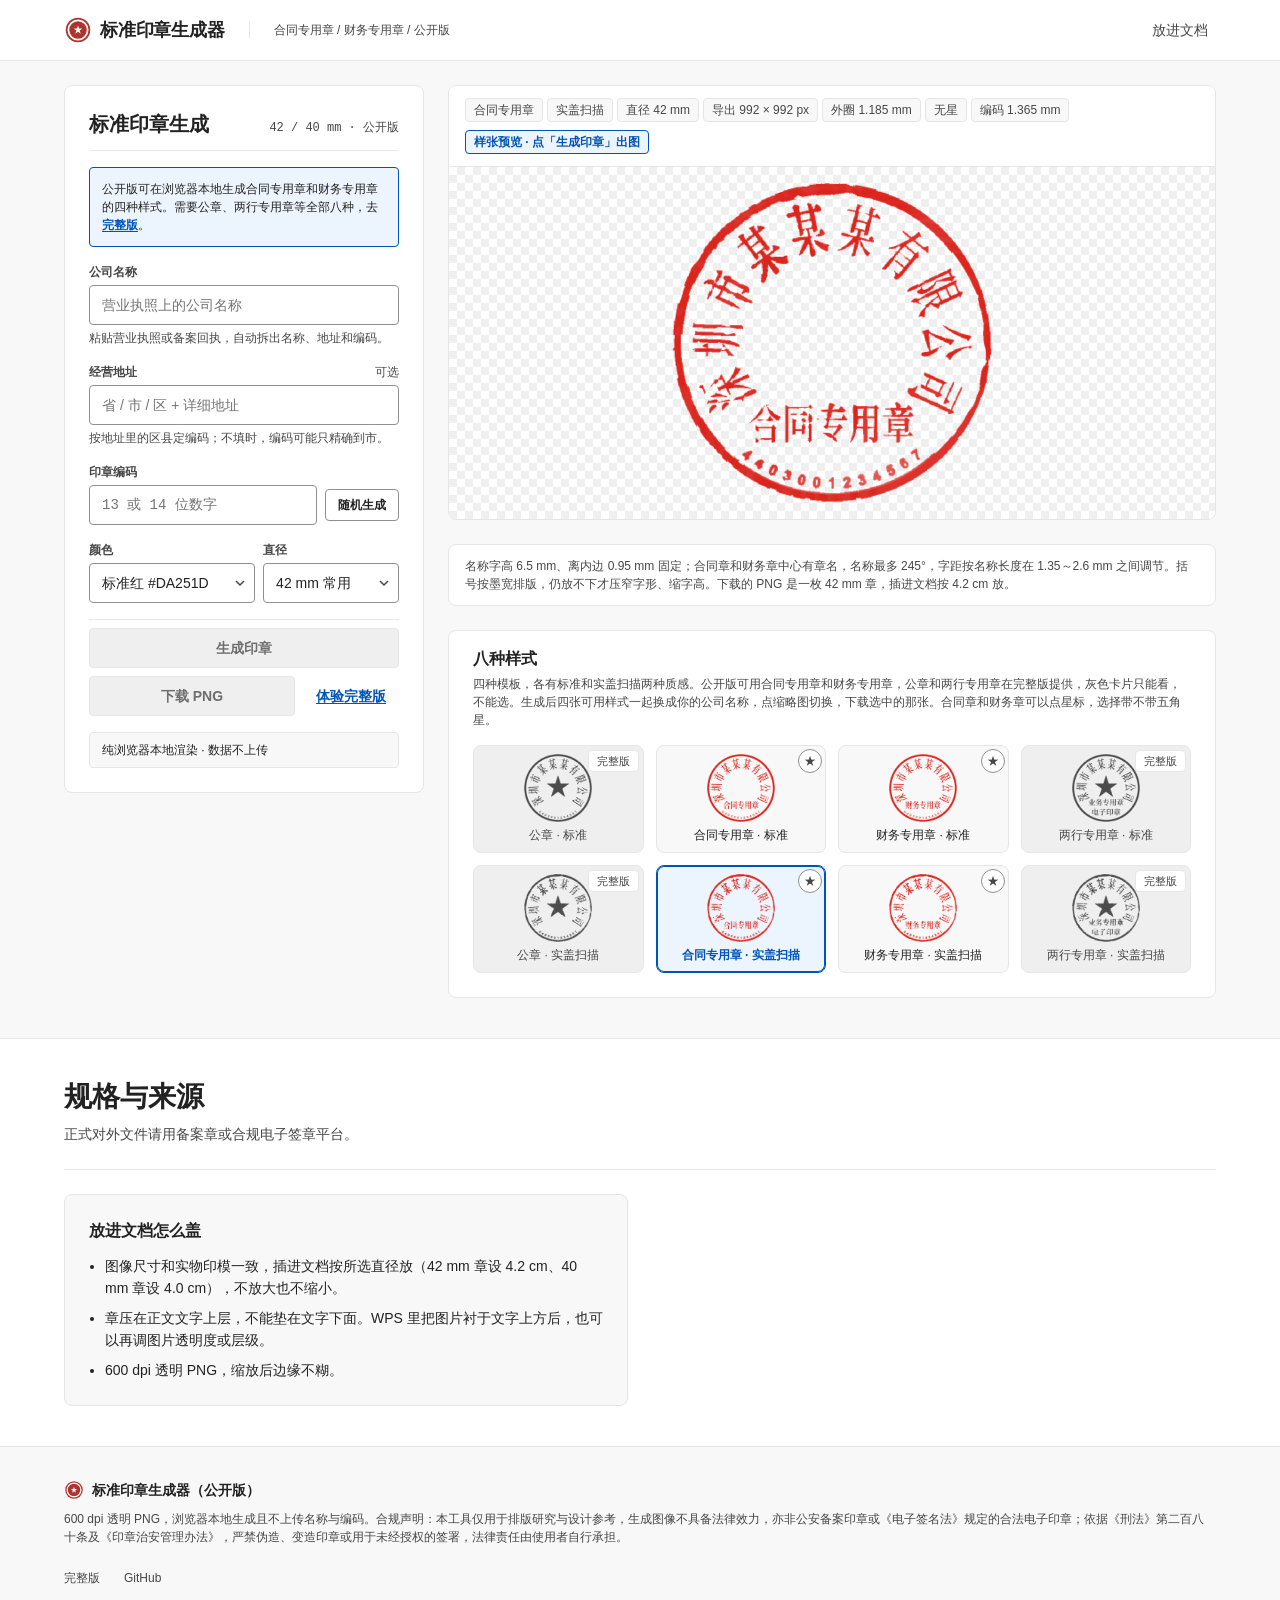
==== commit 8a082b55: "chore: initialize clean repository with compliance updates" ====
--- a/index.html
+++ b/index.html
@@ -6,7 +6,7 @@
 <meta name="color-scheme" content="light">
 <meta name="frame" content="nav=N9-standalone; footer=Ft4; base=#f8f8f8">
 <title>印章生成器（公开版） · 合同章与财务章 PNG</title>
-<meta name="description" content="免费在线生成合同专用章、财务专用章图像，42 mm 或 40 mm，600 dpi 透明 PNG。公开版可用 4 种样式，全部在浏览器本地完成。">
+<meta name="description" content="在线生成合同专用章、财务专用章图像，42 mm 或 40 mm，600 dpi 透明 PNG。公开版可用 4 种样式，全部在浏览器本地完成。">
 <link rel="icon" href="./favicon.ico?v=2" sizes="32x32">
 <link rel="icon" href="./favicon.svg?v=2" type="image/svg+xml">
 <link rel="apple-touch-icon" href="./apple-touch-icon.png?v=2">
@@ -40,7 +40,7 @@
         <span class="panel-spec">42 / 40 mm · 公开版</span>
       </div>
 
-      <p class="lite-banner">公开版免费不限次数，可在浏览器生成合同专用章和财务专用章的四种样式。需要公章、两行专用章等全部八种，去<a href="https://hey-yx.com/ohmystamp/1/" target="_blank" rel="noopener">完整版</a>。</p>
+      <p class="lite-banner">公开版可在浏览器本地生成合同专用章和财务专用章的四种样式。需要公章、两行专用章等全部八种，去<a href="https://hey-yx.com/ohmystamp/1/" target="_blank" rel="noopener">完整版</a>。</p>
 
       <div class="field">
         <label for="name">公司名称</label>
@@ -96,7 +96,7 @@
           <a class="btn-quiet" href="https://hey-yx.com/ohmystamp/1/" target="_blank" rel="noopener noreferrer">体验完整版</a>
         </div>
       </div>
-      <p class="billing" id="billing">纯浏览器本地渲染 · 免费不限次数，数据不上传</p>
+      <p class="billing" id="billing">纯浏览器本地渲染 · 数据不上传</p>
     </form>
 
     <section class="stage" aria-labelledby="preview-title">
@@ -127,56 +127,56 @@
         <div class="variants" id="comboGallery" role="group" aria-label="模板与质感">
           <div class="opt-slot">
             <button type="button" class="opt" data-preset="standard" data-look="clean" aria-pressed="false" aria-disabled="true" disabled title="公章 · 标准（完整版提供）">
-              <img class="opt-img" src="./assets/samples/standard-clean.png?v=10" width="360" height="360" alt="" data-sample-profile="standard" data-sample-look="clean" data-src-off="./assets/samples/standard-clean.png?v=10" data-src-on="./assets/samples/standard-clean.png?v=10">
+              <img class="opt-img" src="./assets/samples/standard-clean.png?v=15" width="360" height="360" alt="" data-sample-profile="standard" data-sample-look="clean" data-src-off="./assets/samples/standard-clean.png?v=15" data-src-on="./assets/samples/standard-clean.png?v=15">
               <span class="opt-label">公章 · 标准</span>
               <span class="opt-lock">完整版</span>
             </button>
           </div>
           <div class="opt-slot">
             <button type="button" class="opt" data-preset="contract" data-look="clean" aria-pressed="false" title="合同专用章 · 标准">
-              <img class="opt-img" src="./assets/samples/contract-clean.png?v=10" width="360" height="360" alt="" data-sample-profile="contract" data-sample-look="clean" data-src-off="./assets/samples/contract-clean.png?v=10" data-src-on="./assets/samples/contract-clean-star.png?v=10">
+              <img class="opt-img" src="./assets/samples/contract-clean.png?v=15" width="360" height="360" alt="" data-sample-profile="contract" data-sample-look="clean" data-src-off="./assets/samples/contract-clean.png?v=15" data-src-on="./assets/samples/contract-clean-star.png?v=15">
               <span class="opt-label">合同专用章 · 标准</span>
             </button>
             <button type="button" class="star-badge" data-star-for="contract" aria-pressed="false" aria-label="合同专用章 · 标准带不带五角星" title="带不带五角星">★</button>
           </div>
           <div class="opt-slot">
             <button type="button" class="opt" data-preset="finance" data-look="clean" aria-pressed="false" title="财务专用章 · 标准">
-              <img class="opt-img" src="./assets/samples/finance-clean.png?v=10" width="360" height="360" alt="" data-sample-profile="finance" data-sample-look="clean" data-src-off="./assets/samples/finance-clean.png?v=10" data-src-on="./assets/samples/finance-clean-star.png?v=10">
+              <img class="opt-img" src="./assets/samples/finance-clean.png?v=15" width="360" height="360" alt="" data-sample-profile="finance" data-sample-look="clean" data-src-off="./assets/samples/finance-clean.png?v=15" data-src-on="./assets/samples/finance-clean-star.png?v=15">
               <span class="opt-label">财务专用章 · 标准</span>
             </button>
             <button type="button" class="star-badge" data-star-for="finance" aria-pressed="false" aria-label="财务专用章 · 标准带不带五角星" title="带不带五角星">★</button>
           </div>
           <div class="opt-slot">
             <button type="button" class="opt" data-preset="twoline" data-look="clean" aria-pressed="false" aria-disabled="true" disabled title="两行专用章 · 标准（完整版提供）">
-              <img class="opt-img" src="./assets/samples/twoline-clean.png?v=10" width="360" height="360" alt="" data-sample-profile="twoline" data-sample-look="clean" data-src-off="./assets/samples/twoline-clean.png?v=10" data-src-on="./assets/samples/twoline-clean.png?v=10">
+              <img class="opt-img" src="./assets/samples/twoline-clean.png?v=15" width="360" height="360" alt="" data-sample-profile="twoline" data-sample-look="clean" data-src-off="./assets/samples/twoline-clean.png?v=15" data-src-on="./assets/samples/twoline-clean.png?v=15">
               <span class="opt-label">两行专用章 · 标准</span>
               <span class="opt-lock">完整版</span>
             </button>
           </div>
           <div class="opt-slot">
             <button type="button" class="opt" data-preset="standard" data-look="fresh" aria-pressed="false" aria-disabled="true" disabled title="公章 · 实盖扫描（完整版提供）">
-              <img class="opt-img" src="./assets/samples/standard-fresh.png?v=10" width="360" height="360" alt="" data-sample-profile="standard" data-sample-look="fresh" data-src-off="./assets/samples/standard-fresh.png?v=10" data-src-on="./assets/samples/standard-fresh.png?v=10">
+              <img class="opt-img" src="./assets/samples/standard-fresh.png?v=15" width="360" height="360" alt="" data-sample-profile="standard" data-sample-look="fresh" data-src-off="./assets/samples/standard-fresh.png?v=15" data-src-on="./assets/samples/standard-fresh.png?v=15">
               <span class="opt-label">公章 · 实盖扫描</span>
               <span class="opt-lock">完整版</span>
             </button>
           </div>
           <div class="opt-slot">
             <button type="button" class="opt is-on" data-preset="contract" data-look="fresh" aria-pressed="true" title="合同专用章 · 实盖扫描">
-              <img class="opt-img" src="./assets/samples/contract-fresh.png?v=10" width="360" height="360" alt="" data-sample-profile="contract" data-sample-look="fresh" data-src-off="./assets/samples/contract-fresh.png?v=10" data-src-on="./assets/samples/contract-fresh-star.png?v=10">
+              <img class="opt-img" src="./assets/samples/contract-fresh.png?v=15" width="360" height="360" alt="" data-sample-profile="contract" data-sample-look="fresh" data-src-off="./assets/samples/contract-fresh.png?v=15" data-src-on="./assets/samples/contract-fresh-star.png?v=15">
               <span class="opt-label">合同专用章 · 实盖扫描</span>
             </button>
             <button type="button" class="star-badge" data-star-for="contract" aria-pressed="false" aria-label="合同专用章 · 实盖扫描带不带五角星" title="带不带五角星">★</button>
           </div>
           <div class="opt-slot">
             <button type="button" class="opt" data-preset="finance" data-look="fresh" aria-pressed="false" title="财务专用章 · 实盖扫描">
-              <img class="opt-img" src="./assets/samples/finance-fresh.png?v=10" width="360" height="360" alt="" data-sample-profile="finance" data-sample-look="fresh" data-src-off="./assets/samples/finance-fresh.png?v=10" data-src-on="./assets/samples/finance-fresh-star.png?v=10">
+              <img class="opt-img" src="./assets/samples/finance-fresh.png?v=15" width="360" height="360" alt="" data-sample-profile="finance" data-sample-look="fresh" data-src-off="./assets/samples/finance-fresh.png?v=15" data-src-on="./assets/samples/finance-fresh-star.png?v=15">
               <span class="opt-label">财务专用章 · 实盖扫描</span>
             </button>
             <button type="button" class="star-badge" data-star-for="finance" aria-pressed="false" aria-label="财务专用章 · 实盖扫描带不带五角星" title="带不带五角星">★</button>
           </div>
           <div class="opt-slot">
             <button type="button" class="opt" data-preset="twoline" data-look="fresh" aria-pressed="false" aria-disabled="true" disabled title="两行专用章 · 实盖扫描（完整版提供）">
-              <img class="opt-img" src="./assets/samples/twoline-fresh.png?v=10" width="360" height="360" alt="" data-sample-profile="twoline" data-sample-look="fresh" data-src-off="./assets/samples/twoline-fresh.png?v=10" data-src-on="./assets/samples/twoline-fresh.png?v=10">
+              <img class="opt-img" src="./assets/samples/twoline-fresh.png?v=15" width="360" height="360" alt="" data-sample-profile="twoline" data-sample-look="fresh" data-src-off="./assets/samples/twoline-fresh.png?v=15" data-src-on="./assets/samples/twoline-fresh.png?v=15">
               <span class="opt-label">两行专用章 · 实盖扫描</span>
               <span class="opt-lock">完整版</span>
             </button>
@@ -216,7 +216,7 @@
   <div class="foot-inner">
     <div>
       <p class="foot-brand"><img src="./favicon.svg" width="20" height="20" alt="">标准印章生成器（公开版）</p>
-      <p class="foot-note">600 dpi 透明 PNG，浏览器本地生成且不上传名称与编码。导出的电子印章是否具备法律效力取决于公司认不认可这个章。</p>
+      <p class="foot-note">600 dpi 透明 PNG，浏览器本地生成且不上传名称与编码。合规声明：本工具仅用于排版研究与设计参考，生成图像不具备法律效力，亦非公安备案印章或《电子签名法》规定的合法电子印章；依据《刑法》第二百八十条及《印章治安管理办法》，严禁伪造、变造印章或用于未经授权的签署，法律责任由使用者自行承担。</p>
     </div>
     <nav class="foot-links" aria-label="相关链接">
       <a href="https://hey-yx.com/ohmystamp/1/" target="_blank" rel="noopener noreferrer">完整版</a>
@@ -226,8 +226,8 @@
 </footer>
 
 <script src="./data/divisions.js?v=1"></script>
-<script src="./seal-meta.js?v=14"></script>
-<script src="./seal.js?v=14"></script>
-<script src="./app.js?v=21"></script>
+<script src="./seal-meta.js?v=18"></script>
+<script src="./seal.js?v=15"></script>
+<script src="./app.js?v=22"></script>
 </body>
 </html>
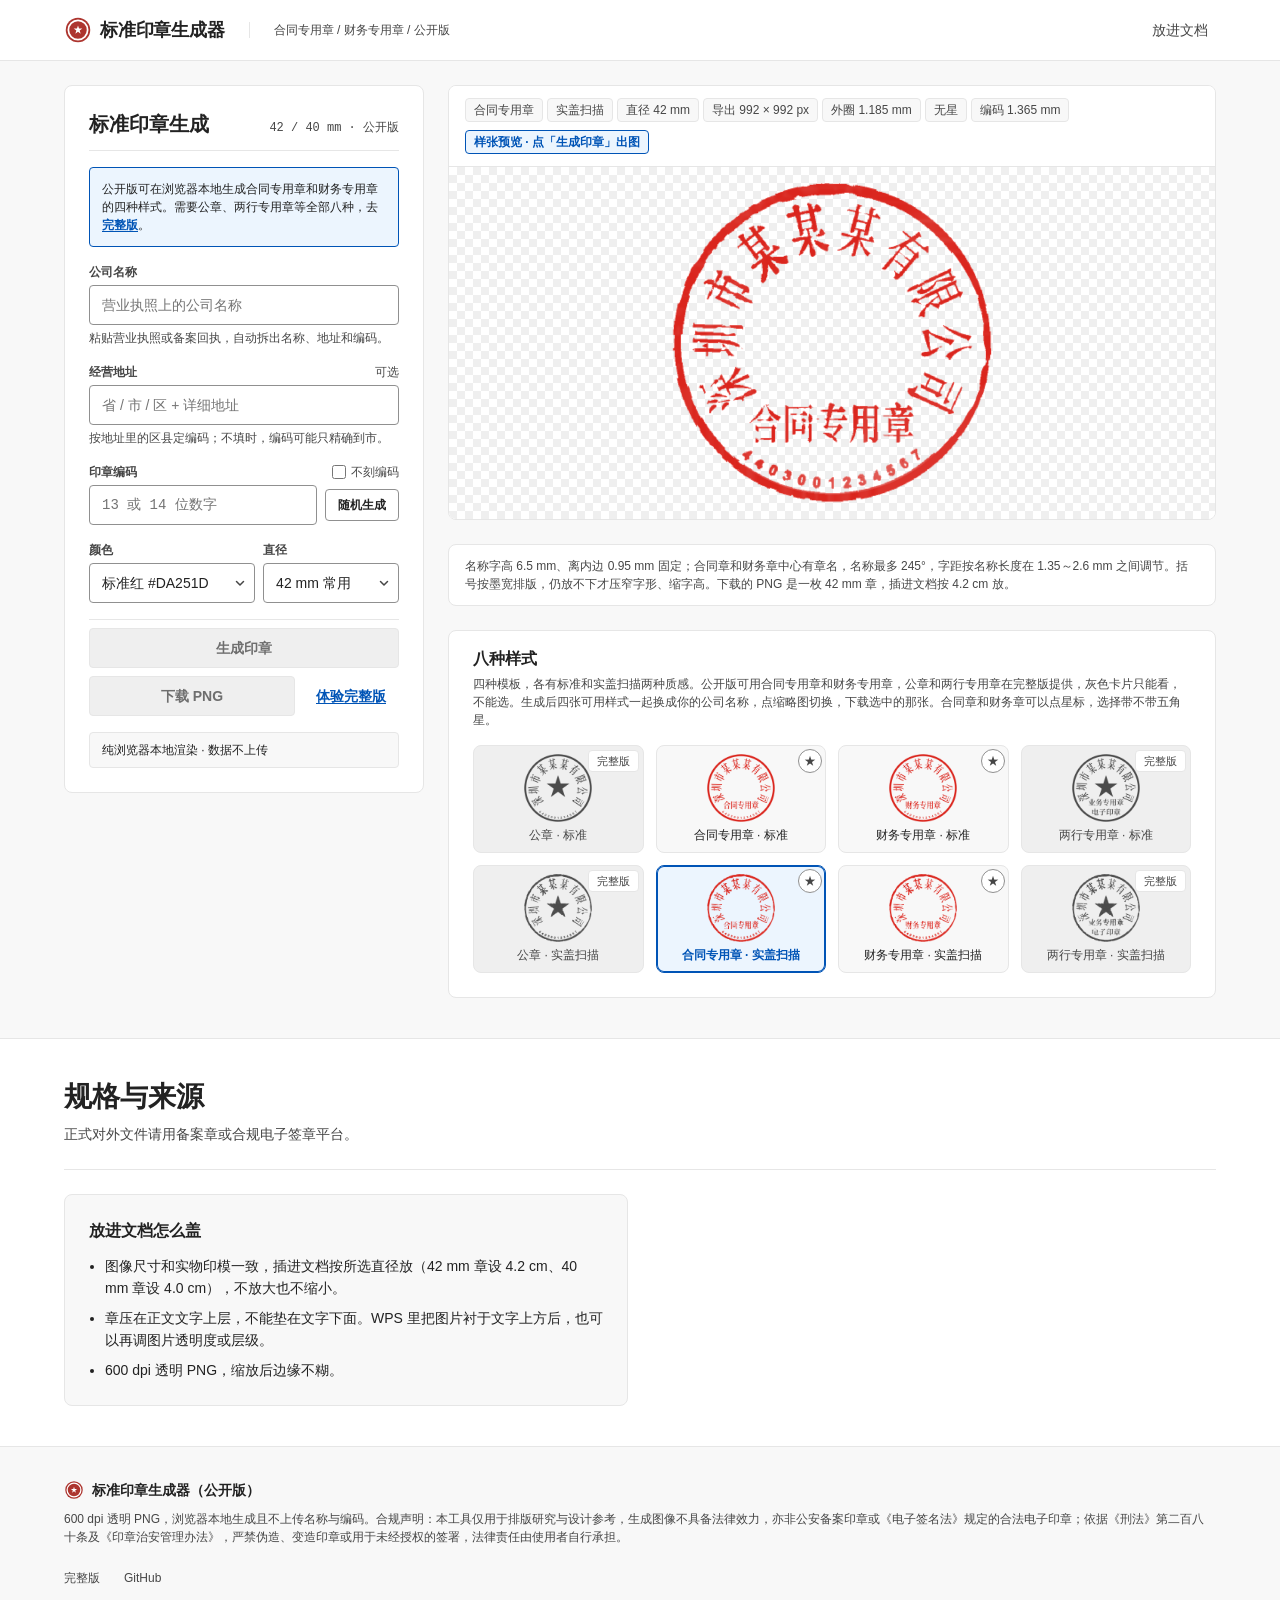
==== commit 23fc7185: "feat: add no-code seal option and 13-digit placeholder code generator" ====
--- a/index.html
+++ b/index.html
@@ -56,7 +56,13 @@
       </div>
 
       <div class="field">
-        <label for="code">印章编码</label>
+        <div class="field-head">
+          <label for="code">印章编码</label>
+          <label class="label-check" title="部分地区或专用章不需要编码，勾选后印章底部留白">
+            <input id="noCode" type="checkbox">
+            <span>不刻编码</span>
+          </label>
+        </div>
         <div class="code-row">
           <input id="code" type="text" placeholder="13 或 14 位数字" inputmode="numeric" maxlength="14" autocomplete="off" aria-describedby="codeHint codeAutoNote">
           <button id="regenCode" type="button" class="btn-small" title="按公司名里的行政区划重新拼一个占位号">随机生成</button>
@@ -226,6 +232,7 @@
 </footer>
 
 <script src="./data/divisions.js?v=1"></script>
+<script src="./seal-code.js?v=1"></script>
 <script src="./seal-meta.js?v=18"></script>
 <script src="./seal.js?v=15"></script>
 <script src="./app.js?v=22"></script>
--- a/styles.css
+++ b/styles.css
@@ -327,6 +327,38 @@
   color: var(--s-label);
 }
 
+.field-head {
+  display: flex;
+  align-items: center;
+  justify-content: space-between;
+  gap: var(--sp-2);
+}
+
+.field .label-check {
+  display: inline-flex;
+  align-items: center;
+  gap: 5px;
+  font-weight: 400;
+  color: var(--s-label);
+  cursor: pointer;
+  user-select: none;
+}
+
+.field .label-check input[type="checkbox"] {
+  width: 14px;
+  height: 14px;
+  margin: 0;
+  accent-color: var(--c-accent);
+  cursor: pointer;
+}
+
+.field input[type="text"]:disabled {
+  background: var(--s-well, #f5f5f5);
+  color: var(--s-label);
+  opacity: 0.65;
+  cursor: not-allowed;
+}
+
 .label-gap { margin-top: var(--sp-2); }
 
 .field input[type="text"],
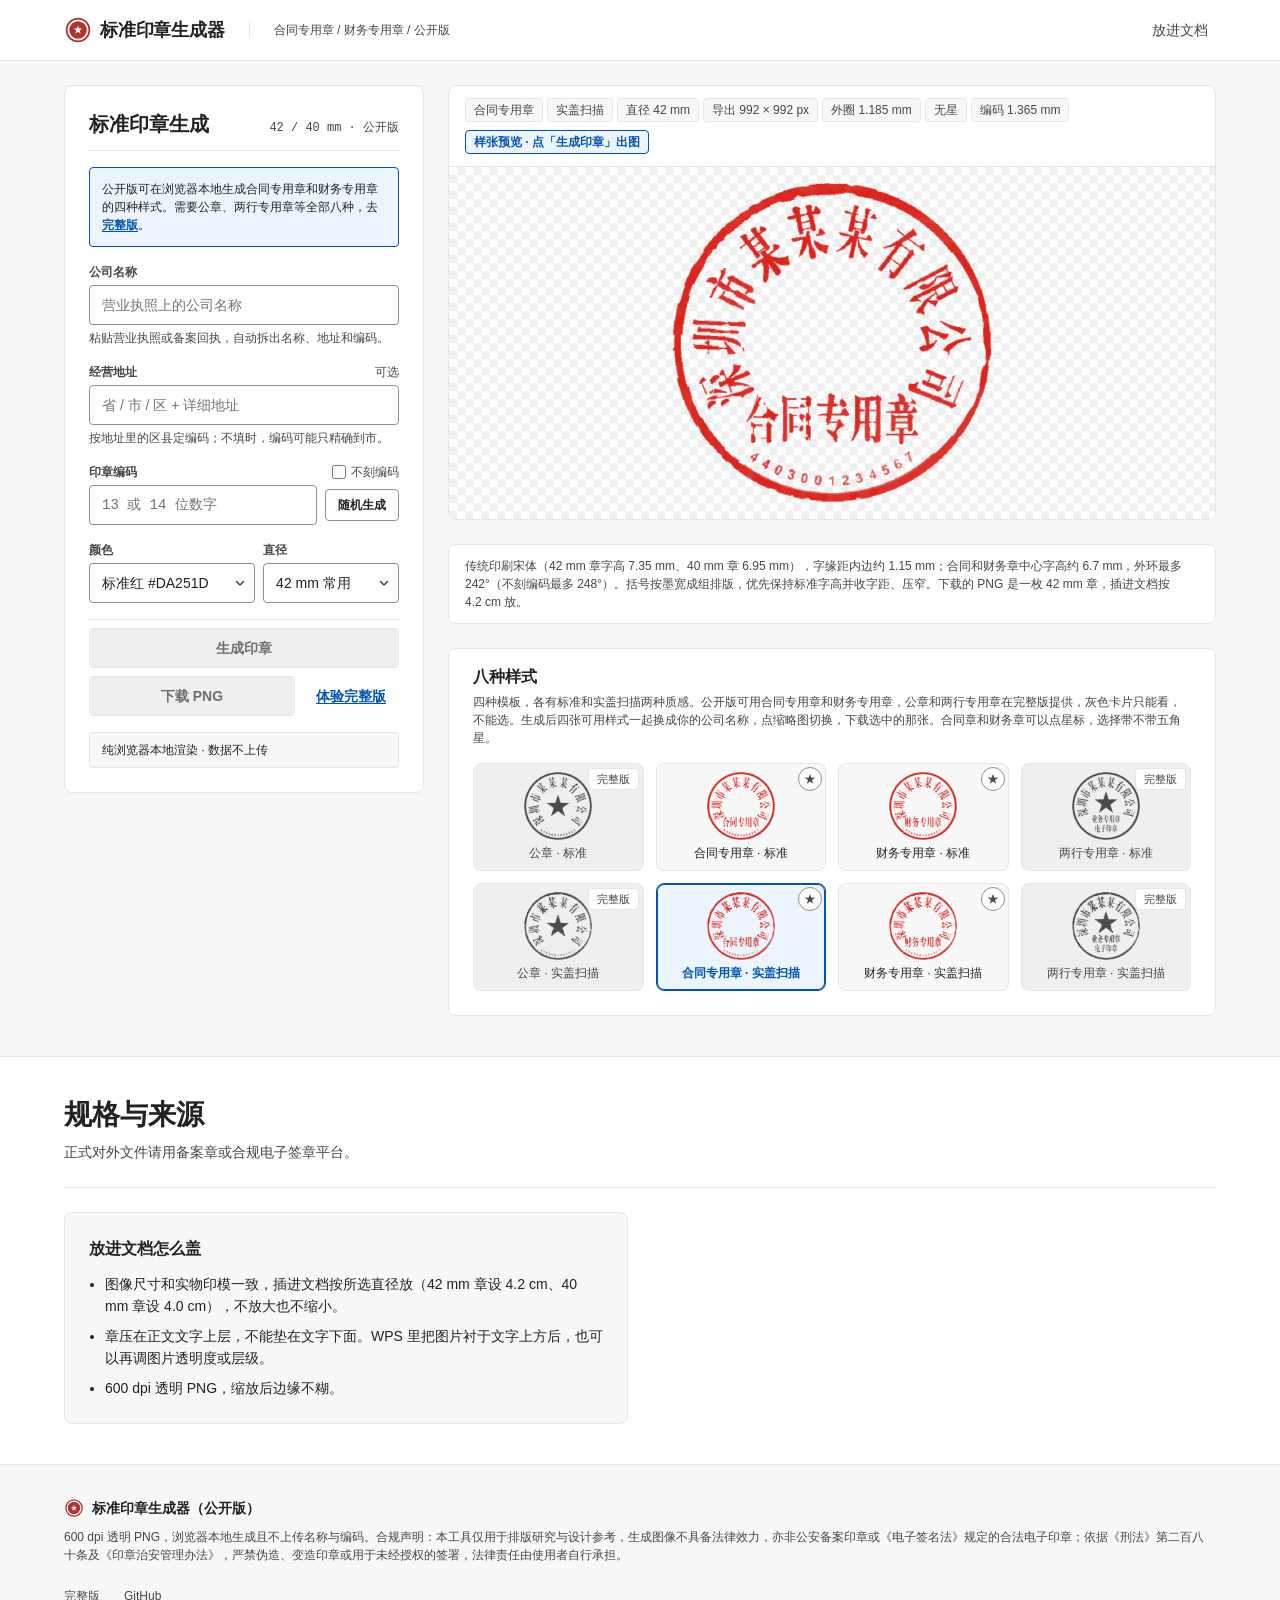
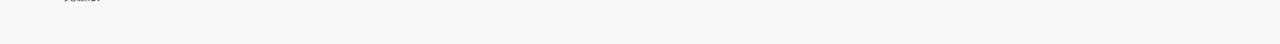
==== commit 17d30eb2: "feat(render): sync FandolSong-Bold typography, DB4403 proportions, samples, and README assets" ====
--- a/index.html
+++ b/index.html
@@ -10,6 +10,7 @@
 <link rel="icon" href="./favicon.ico?v=2" sizes="32x32">
 <link rel="icon" href="./favicon.svg?v=2" type="image/svg+xml">
 <link rel="apple-touch-icon" href="./apple-touch-icon.png?v=2">
+<link rel="stylesheet" href="./fonts/fandol-song/400.css?v=4">
 <link rel="stylesheet" href="./fonts/noto-serif-sc/600.css?v=1">
 <link rel="stylesheet" href="./styles.css?v=310">
 </head>
@@ -133,56 +134,56 @@
         <div class="variants" id="comboGallery" role="group" aria-label="模板与质感">
           <div class="opt-slot">
             <button type="button" class="opt" data-preset="standard" data-look="clean" aria-pressed="false" aria-disabled="true" disabled title="公章 · 标准（完整版提供）">
-              <img class="opt-img" src="./assets/samples/standard-clean.png?v=15" width="360" height="360" alt="" data-sample-profile="standard" data-sample-look="clean" data-src-off="./assets/samples/standard-clean.png?v=15" data-src-on="./assets/samples/standard-clean.png?v=15">
+              <img class="opt-img" src="./assets/samples/standard-clean.png?v=23" width="360" height="360" alt="" data-sample-profile="standard" data-sample-look="clean" data-src-off="./assets/samples/standard-clean.png?v=23" data-src-on="./assets/samples/standard-clean.png?v=23">
               <span class="opt-label">公章 · 标准</span>
               <span class="opt-lock">完整版</span>
             </button>
           </div>
           <div class="opt-slot">
             <button type="button" class="opt" data-preset="contract" data-look="clean" aria-pressed="false" title="合同专用章 · 标准">
-              <img class="opt-img" src="./assets/samples/contract-clean.png?v=15" width="360" height="360" alt="" data-sample-profile="contract" data-sample-look="clean" data-src-off="./assets/samples/contract-clean.png?v=15" data-src-on="./assets/samples/contract-clean-star.png?v=15">
+              <img class="opt-img" src="./assets/samples/contract-clean.png?v=23" width="360" height="360" alt="" data-sample-profile="contract" data-sample-look="clean" data-src-off="./assets/samples/contract-clean.png?v=23" data-src-on="./assets/samples/contract-clean-star.png?v=23">
               <span class="opt-label">合同专用章 · 标准</span>
             </button>
             <button type="button" class="star-badge" data-star-for="contract" aria-pressed="false" aria-label="合同专用章 · 标准带不带五角星" title="带不带五角星">★</button>
           </div>
           <div class="opt-slot">
             <button type="button" class="opt" data-preset="finance" data-look="clean" aria-pressed="false" title="财务专用章 · 标准">
-              <img class="opt-img" src="./assets/samples/finance-clean.png?v=15" width="360" height="360" alt="" data-sample-profile="finance" data-sample-look="clean" data-src-off="./assets/samples/finance-clean.png?v=15" data-src-on="./assets/samples/finance-clean-star.png?v=15">
+              <img class="opt-img" src="./assets/samples/finance-clean.png?v=23" width="360" height="360" alt="" data-sample-profile="finance" data-sample-look="clean" data-src-off="./assets/samples/finance-clean.png?v=23" data-src-on="./assets/samples/finance-clean-star.png?v=23">
               <span class="opt-label">财务专用章 · 标准</span>
             </button>
             <button type="button" class="star-badge" data-star-for="finance" aria-pressed="false" aria-label="财务专用章 · 标准带不带五角星" title="带不带五角星">★</button>
           </div>
           <div class="opt-slot">
             <button type="button" class="opt" data-preset="twoline" data-look="clean" aria-pressed="false" aria-disabled="true" disabled title="两行专用章 · 标准（完整版提供）">
-              <img class="opt-img" src="./assets/samples/twoline-clean.png?v=15" width="360" height="360" alt="" data-sample-profile="twoline" data-sample-look="clean" data-src-off="./assets/samples/twoline-clean.png?v=15" data-src-on="./assets/samples/twoline-clean.png?v=15">
+              <img class="opt-img" src="./assets/samples/twoline-clean.png?v=23" width="360" height="360" alt="" data-sample-profile="twoline" data-sample-look="clean" data-src-off="./assets/samples/twoline-clean.png?v=23" data-src-on="./assets/samples/twoline-clean.png?v=23">
               <span class="opt-label">两行专用章 · 标准</span>
               <span class="opt-lock">完整版</span>
             </button>
           </div>
           <div class="opt-slot">
             <button type="button" class="opt" data-preset="standard" data-look="fresh" aria-pressed="false" aria-disabled="true" disabled title="公章 · 实盖扫描（完整版提供）">
-              <img class="opt-img" src="./assets/samples/standard-fresh.png?v=15" width="360" height="360" alt="" data-sample-profile="standard" data-sample-look="fresh" data-src-off="./assets/samples/standard-fresh.png?v=15" data-src-on="./assets/samples/standard-fresh.png?v=15">
+              <img class="opt-img" src="./assets/samples/standard-fresh.png?v=23" width="360" height="360" alt="" data-sample-profile="standard" data-sample-look="fresh" data-src-off="./assets/samples/standard-fresh.png?v=23" data-src-on="./assets/samples/standard-fresh.png?v=23">
               <span class="opt-label">公章 · 实盖扫描</span>
               <span class="opt-lock">完整版</span>
             </button>
           </div>
           <div class="opt-slot">
             <button type="button" class="opt is-on" data-preset="contract" data-look="fresh" aria-pressed="true" title="合同专用章 · 实盖扫描">
-              <img class="opt-img" src="./assets/samples/contract-fresh.png?v=15" width="360" height="360" alt="" data-sample-profile="contract" data-sample-look="fresh" data-src-off="./assets/samples/contract-fresh.png?v=15" data-src-on="./assets/samples/contract-fresh-star.png?v=15">
+              <img class="opt-img" src="./assets/samples/contract-fresh.png?v=23" width="360" height="360" alt="" data-sample-profile="contract" data-sample-look="fresh" data-src-off="./assets/samples/contract-fresh.png?v=23" data-src-on="./assets/samples/contract-fresh-star.png?v=23">
               <span class="opt-label">合同专用章 · 实盖扫描</span>
             </button>
             <button type="button" class="star-badge" data-star-for="contract" aria-pressed="false" aria-label="合同专用章 · 实盖扫描带不带五角星" title="带不带五角星">★</button>
           </div>
           <div class="opt-slot">
             <button type="button" class="opt" data-preset="finance" data-look="fresh" aria-pressed="false" title="财务专用章 · 实盖扫描">
-              <img class="opt-img" src="./assets/samples/finance-fresh.png?v=15" width="360" height="360" alt="" data-sample-profile="finance" data-sample-look="fresh" data-src-off="./assets/samples/finance-fresh.png?v=15" data-src-on="./assets/samples/finance-fresh-star.png?v=15">
+              <img class="opt-img" src="./assets/samples/finance-fresh.png?v=23" width="360" height="360" alt="" data-sample-profile="finance" data-sample-look="fresh" data-src-off="./assets/samples/finance-fresh.png?v=23" data-src-on="./assets/samples/finance-fresh-star.png?v=23">
               <span class="opt-label">财务专用章 · 实盖扫描</span>
             </button>
             <button type="button" class="star-badge" data-star-for="finance" aria-pressed="false" aria-label="财务专用章 · 实盖扫描带不带五角星" title="带不带五角星">★</button>
           </div>
           <div class="opt-slot">
             <button type="button" class="opt" data-preset="twoline" data-look="fresh" aria-pressed="false" aria-disabled="true" disabled title="两行专用章 · 实盖扫描（完整版提供）">
-              <img class="opt-img" src="./assets/samples/twoline-fresh.png?v=15" width="360" height="360" alt="" data-sample-profile="twoline" data-sample-look="fresh" data-src-off="./assets/samples/twoline-fresh.png?v=15" data-src-on="./assets/samples/twoline-fresh.png?v=15">
+              <img class="opt-img" src="./assets/samples/twoline-fresh.png?v=23" width="360" height="360" alt="" data-sample-profile="twoline" data-sample-look="fresh" data-src-off="./assets/samples/twoline-fresh.png?v=23" data-src-on="./assets/samples/twoline-fresh.png?v=23">
               <span class="opt-label">两行专用章 · 实盖扫描</span>
               <span class="opt-lock">完整版</span>
             </button>
@@ -233,8 +234,8 @@
 
 <script src="./data/divisions.js?v=1"></script>
 <script src="./seal-code.js?v=1"></script>
-<script src="./seal-meta.js?v=18"></script>
-<script src="./seal.js?v=15"></script>
-<script src="./app.js?v=22"></script>
+<script src="./seal-meta.js?v=25"></script>
+<script src="./seal.js?v=16"></script>
+<script src="./app.js?v=23"></script>
 </body>
 </html>
--- a/fonts/fandol-song/400.css
+++ b/fonts/fandol-song/400.css
@@ -0,0 +1,7 @@
+@font-face {
+  font-family: 'FandolSong';
+  font-style: normal;
+  font-display: swap;
+  font-weight: 400;
+  src: url(./FandolSong-Bold.otf) format('opentype');
+}
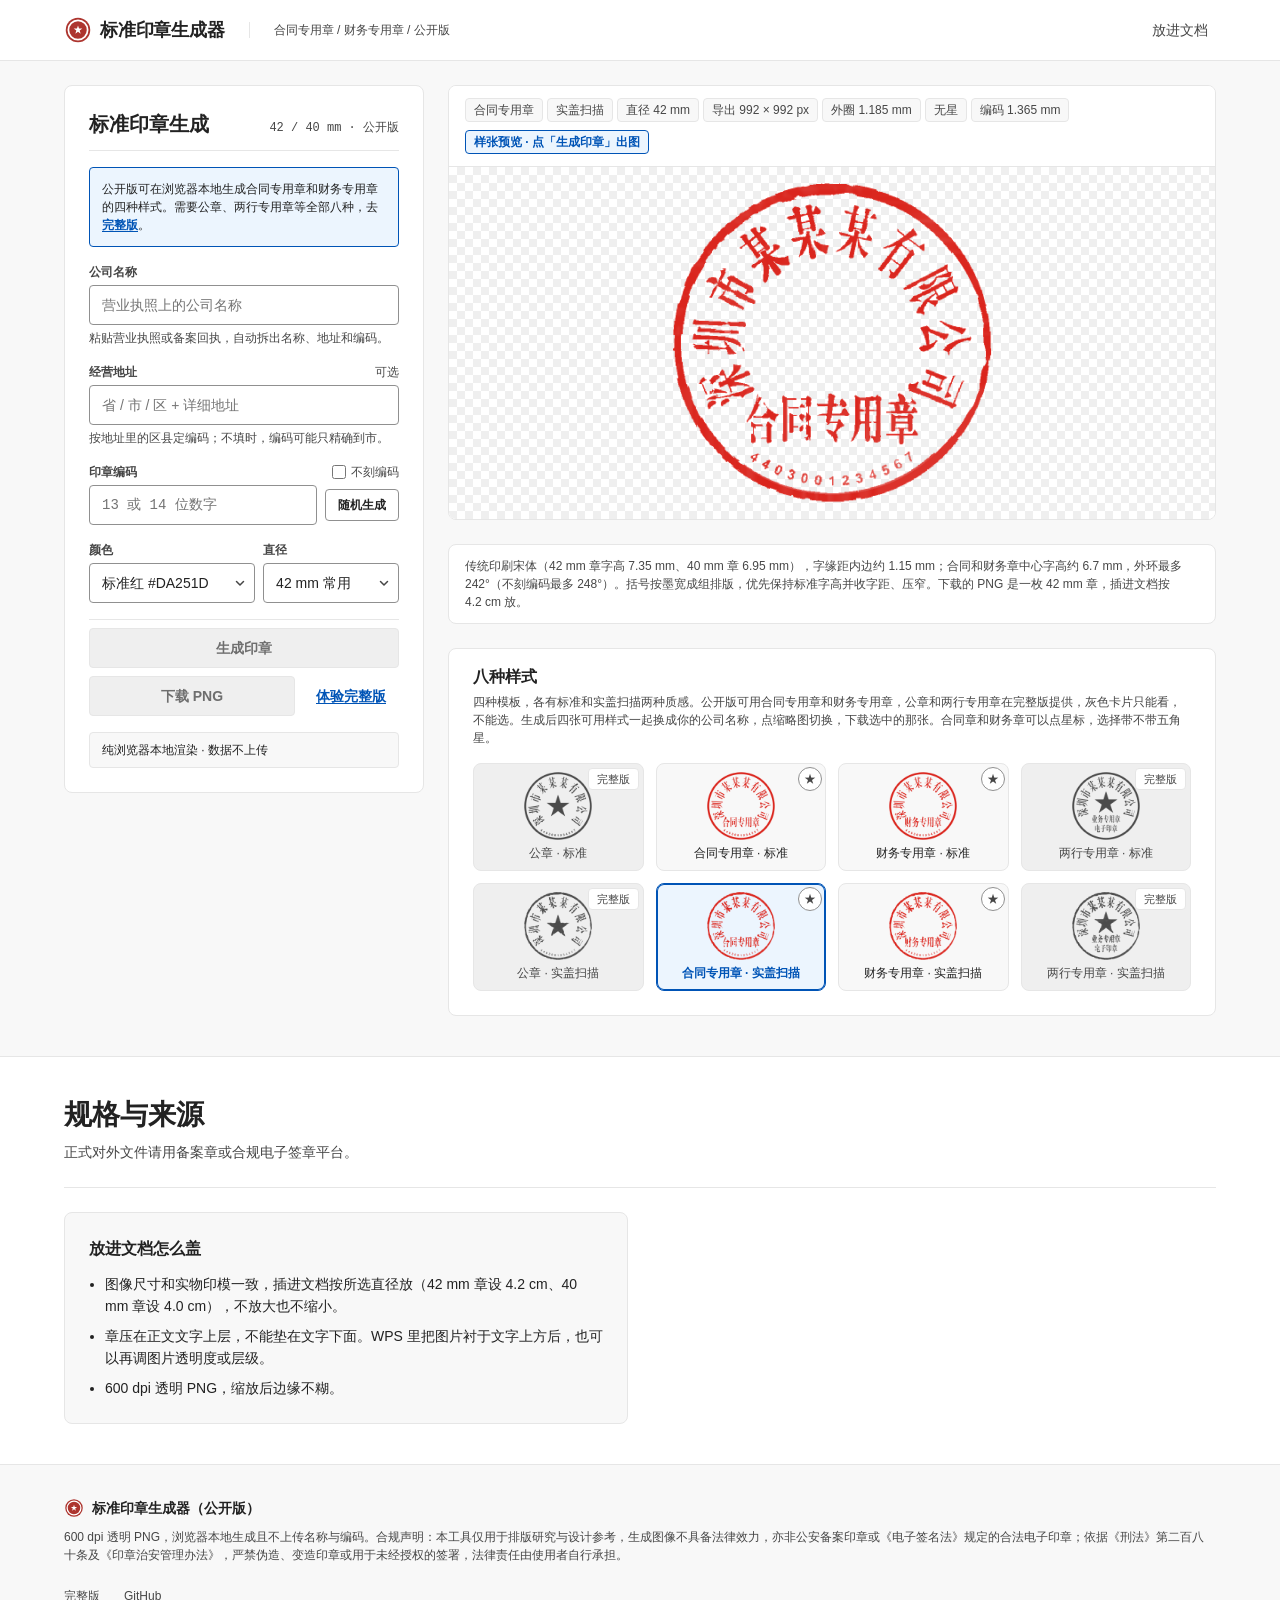
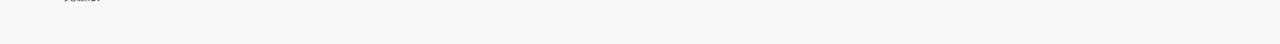
==== commit e2213dca: "fix(ui): scope staleness per template and keep preview crisp at full opacity" ====
--- a/index.html
+++ b/index.html
@@ -12,7 +12,7 @@
 <link rel="apple-touch-icon" href="./apple-touch-icon.png?v=2">
 <link rel="stylesheet" href="./fonts/fandol-song/400.css?v=4">
 <link rel="stylesheet" href="./fonts/noto-serif-sc/600.css?v=1">
-<link rel="stylesheet" href="./styles.css?v=310">
+<link rel="stylesheet" href="./styles.css?v=311">
 </head>
 <body>
 <a class="skip" href="#workbench">跳到印章生成</a>
@@ -115,7 +115,7 @@
           <span class="preview-stale" id="previewStale" hidden>参数已改，点「生成印章」重新出图</span>
         </div>
         <div class="preview-canvas-wrap">
-          <canvas id="preview" width="720" height="720" aria-hidden="true"></canvas>
+          <canvas id="preview" width="992" height="992" aria-hidden="true"></canvas>
           <div class="preview-empty" id="previewEmpty">
             <p class="preview-empty-title">点「生成印章」，四种可用样式一起出图</p>
             <p class="preview-empty-note">点缩略图切换，一次下载选中的那张 PNG。</p>
@@ -236,6 +236,6 @@
 <script src="./seal-code.js?v=1"></script>
 <script src="./seal-meta.js?v=25"></script>
 <script src="./seal.js?v=16"></script>
-<script src="./app.js?v=23"></script>
+<script src="./app.js?v=24"></script>
 </body>
 </html>
--- a/styles.css
+++ b/styles.css
@@ -616,10 +616,7 @@
   max-width: var(--canvas-max);
   height: auto;
   aspect-ratio: 1 / 1;
-  transition: opacity var(--dur-base) var(--ease-out);
-}
-
-#preview.is-stale { opacity: 0.45; }
+}
 
 .preview-empty {
   position: absolute;
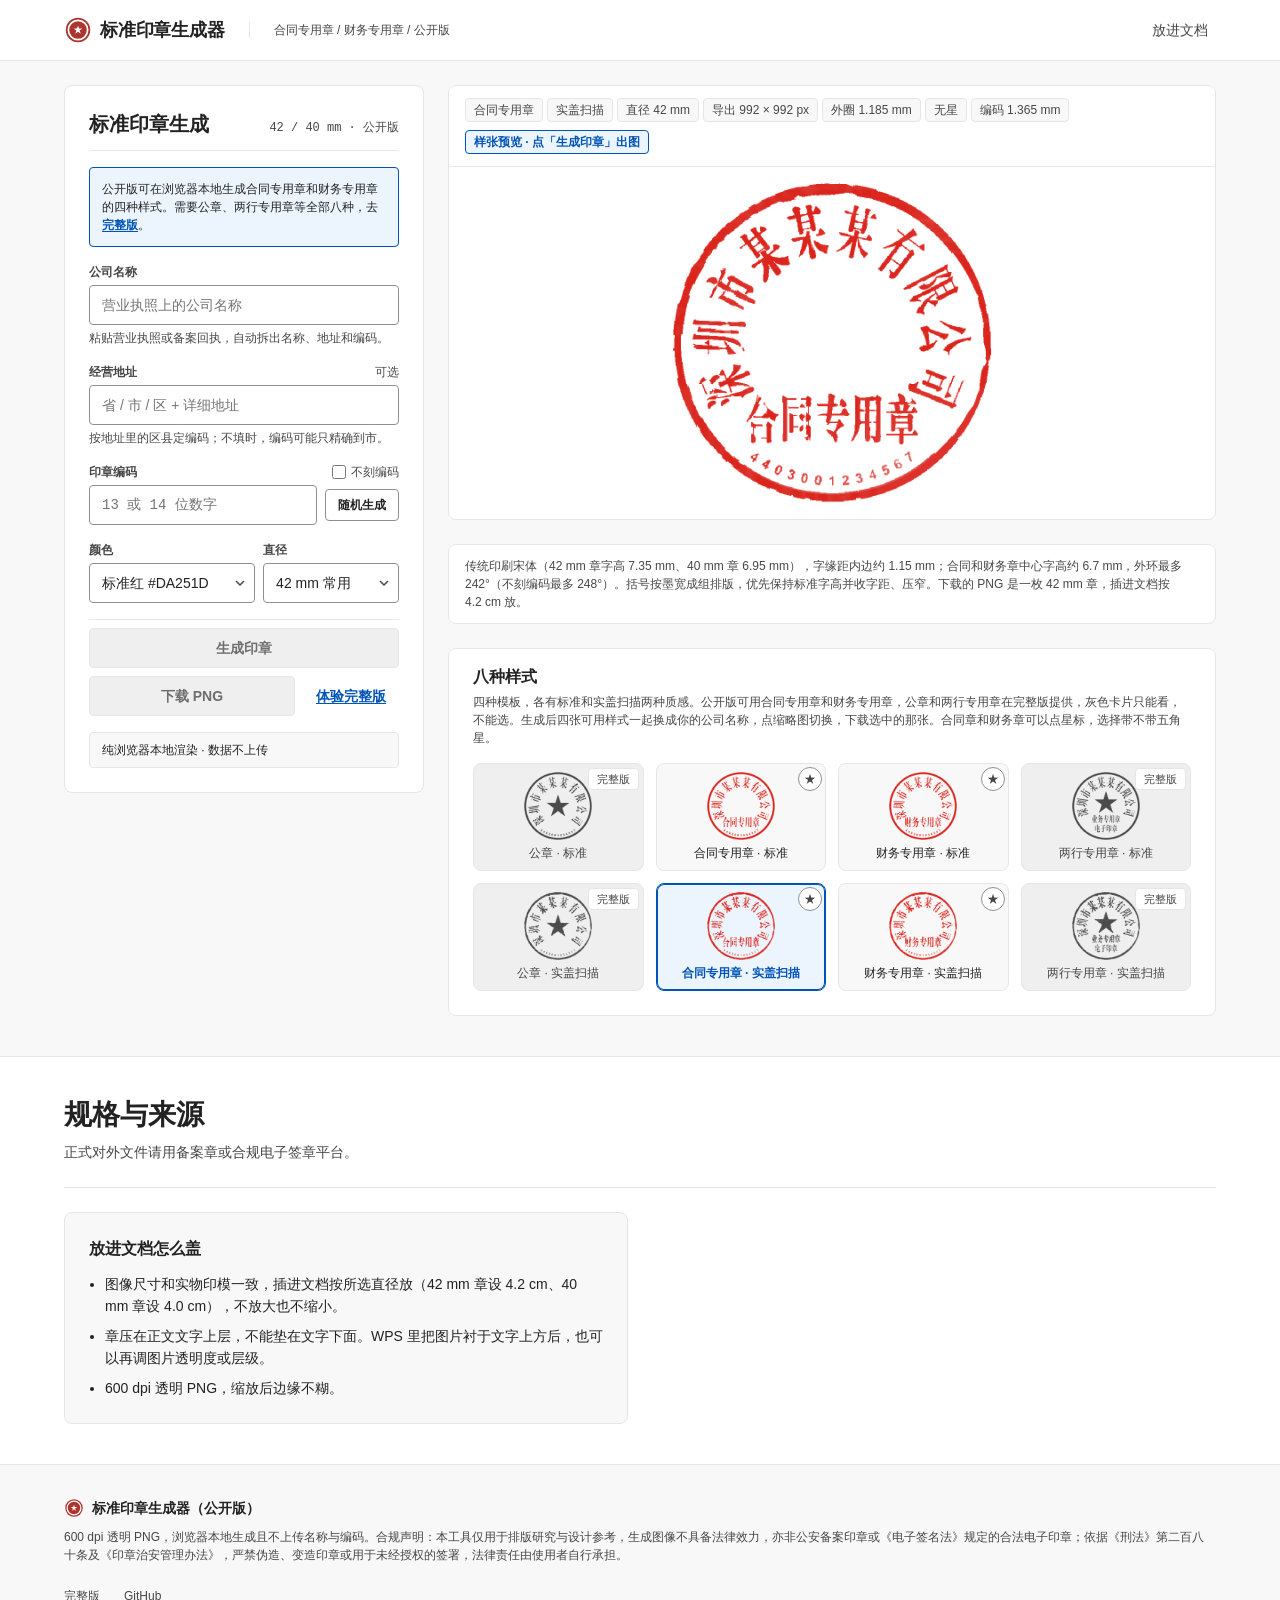
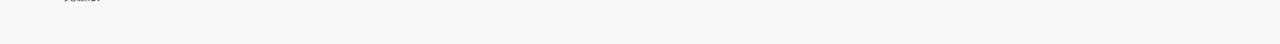
==== commit e95d7972: "style(preview): switch preview backdrop from checkerboard to clean white paper" ====
--- a/index.html
+++ b/index.html
@@ -12,7 +12,7 @@
 <link rel="apple-touch-icon" href="./apple-touch-icon.png?v=2">
 <link rel="stylesheet" href="./fonts/fandol-song/400.css?v=4">
 <link rel="stylesheet" href="./fonts/noto-serif-sc/600.css?v=1">
-<link rel="stylesheet" href="./styles.css?v=311">
+<link rel="stylesheet" href="./styles.css?v=312">
 </head>
 <body>
 <a class="skip" href="#workbench">跳到印章生成</a>
--- a/styles.css
+++ b/styles.css
@@ -601,13 +601,6 @@
   min-height: 280px;
   padding: var(--sp-4);
   background-color: var(--s-paper);
-  background-image:
-    linear-gradient(45deg, var(--s-surface-2) 25%, transparent 25%),
-    linear-gradient(-45deg, var(--s-surface-2) 25%, transparent 25%),
-    linear-gradient(45deg, transparent 75%, var(--s-surface-2) 75%),
-    linear-gradient(-45deg, transparent 75%, var(--s-surface-2) 75%);
-  background-size: 16px 16px;
-  background-position: 0 0, 0 8px, 8px -8px, -8px 0;
 }
 
 #preview {
